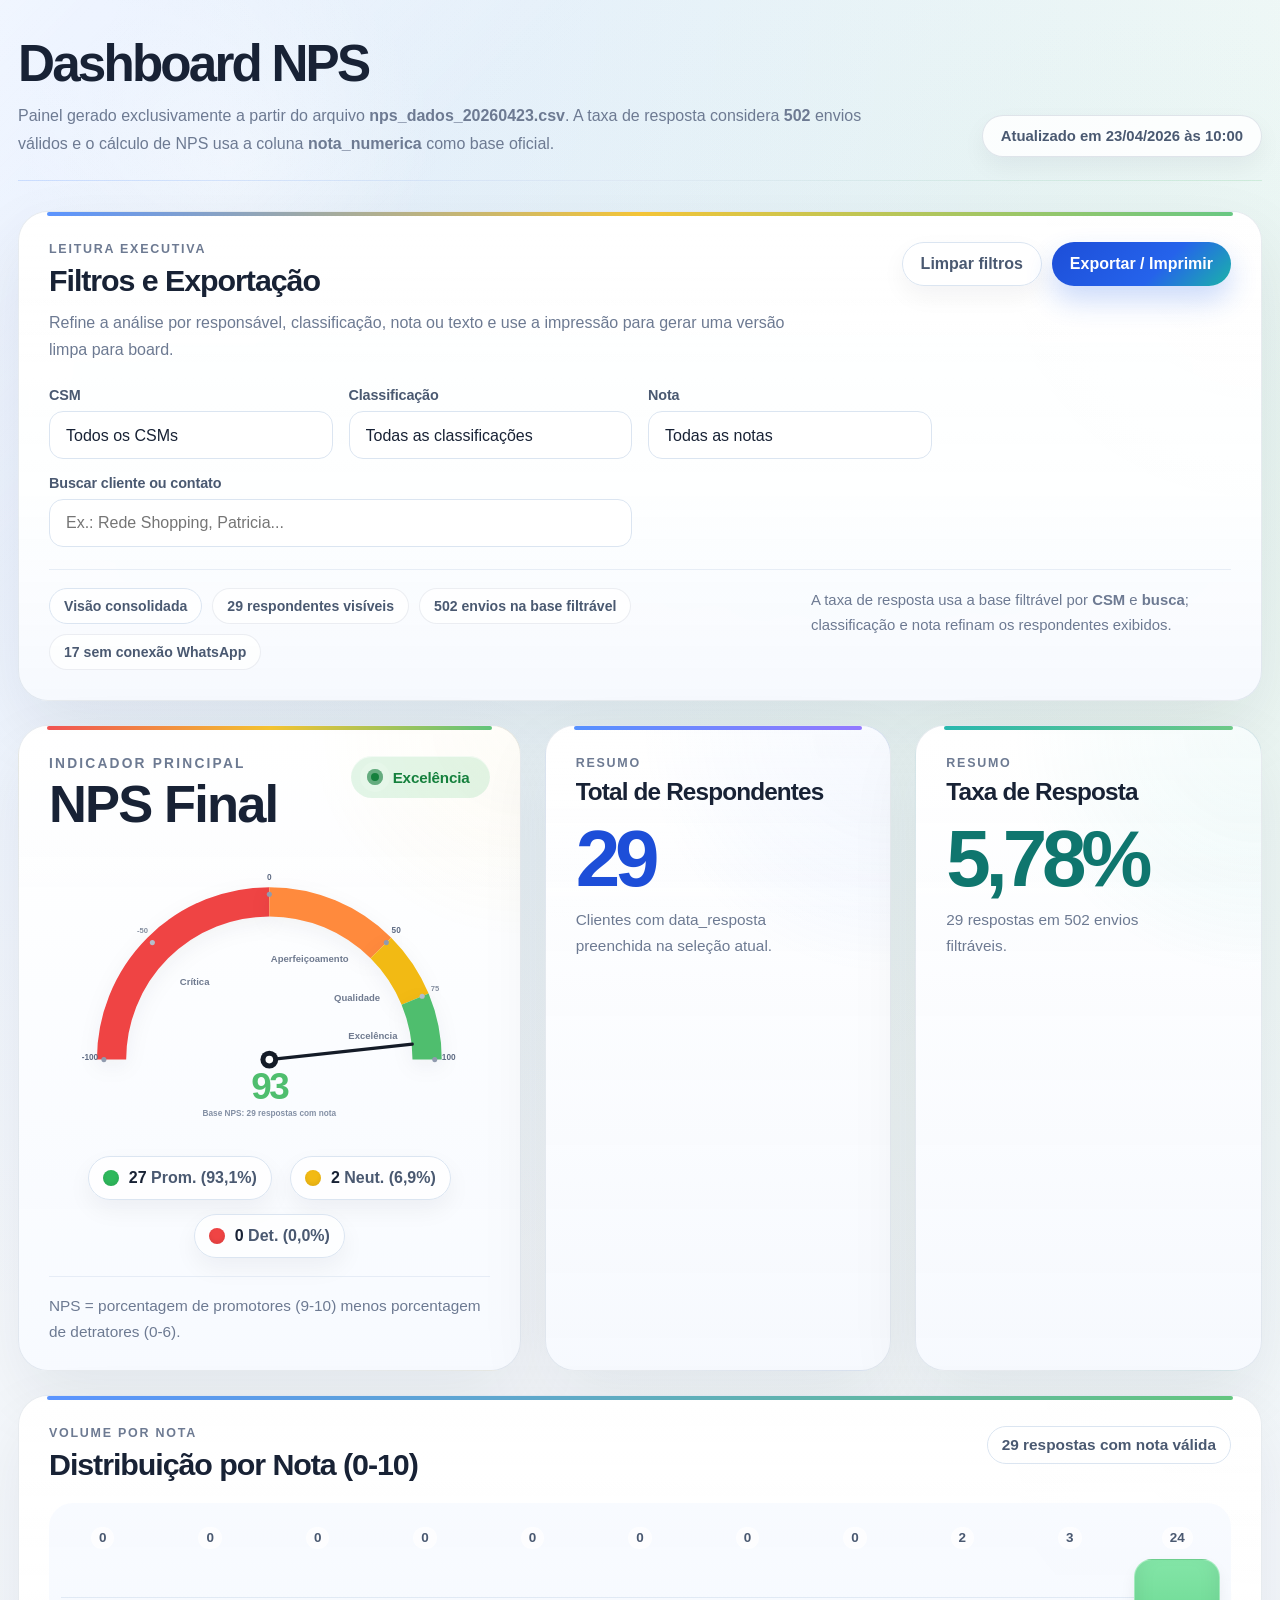
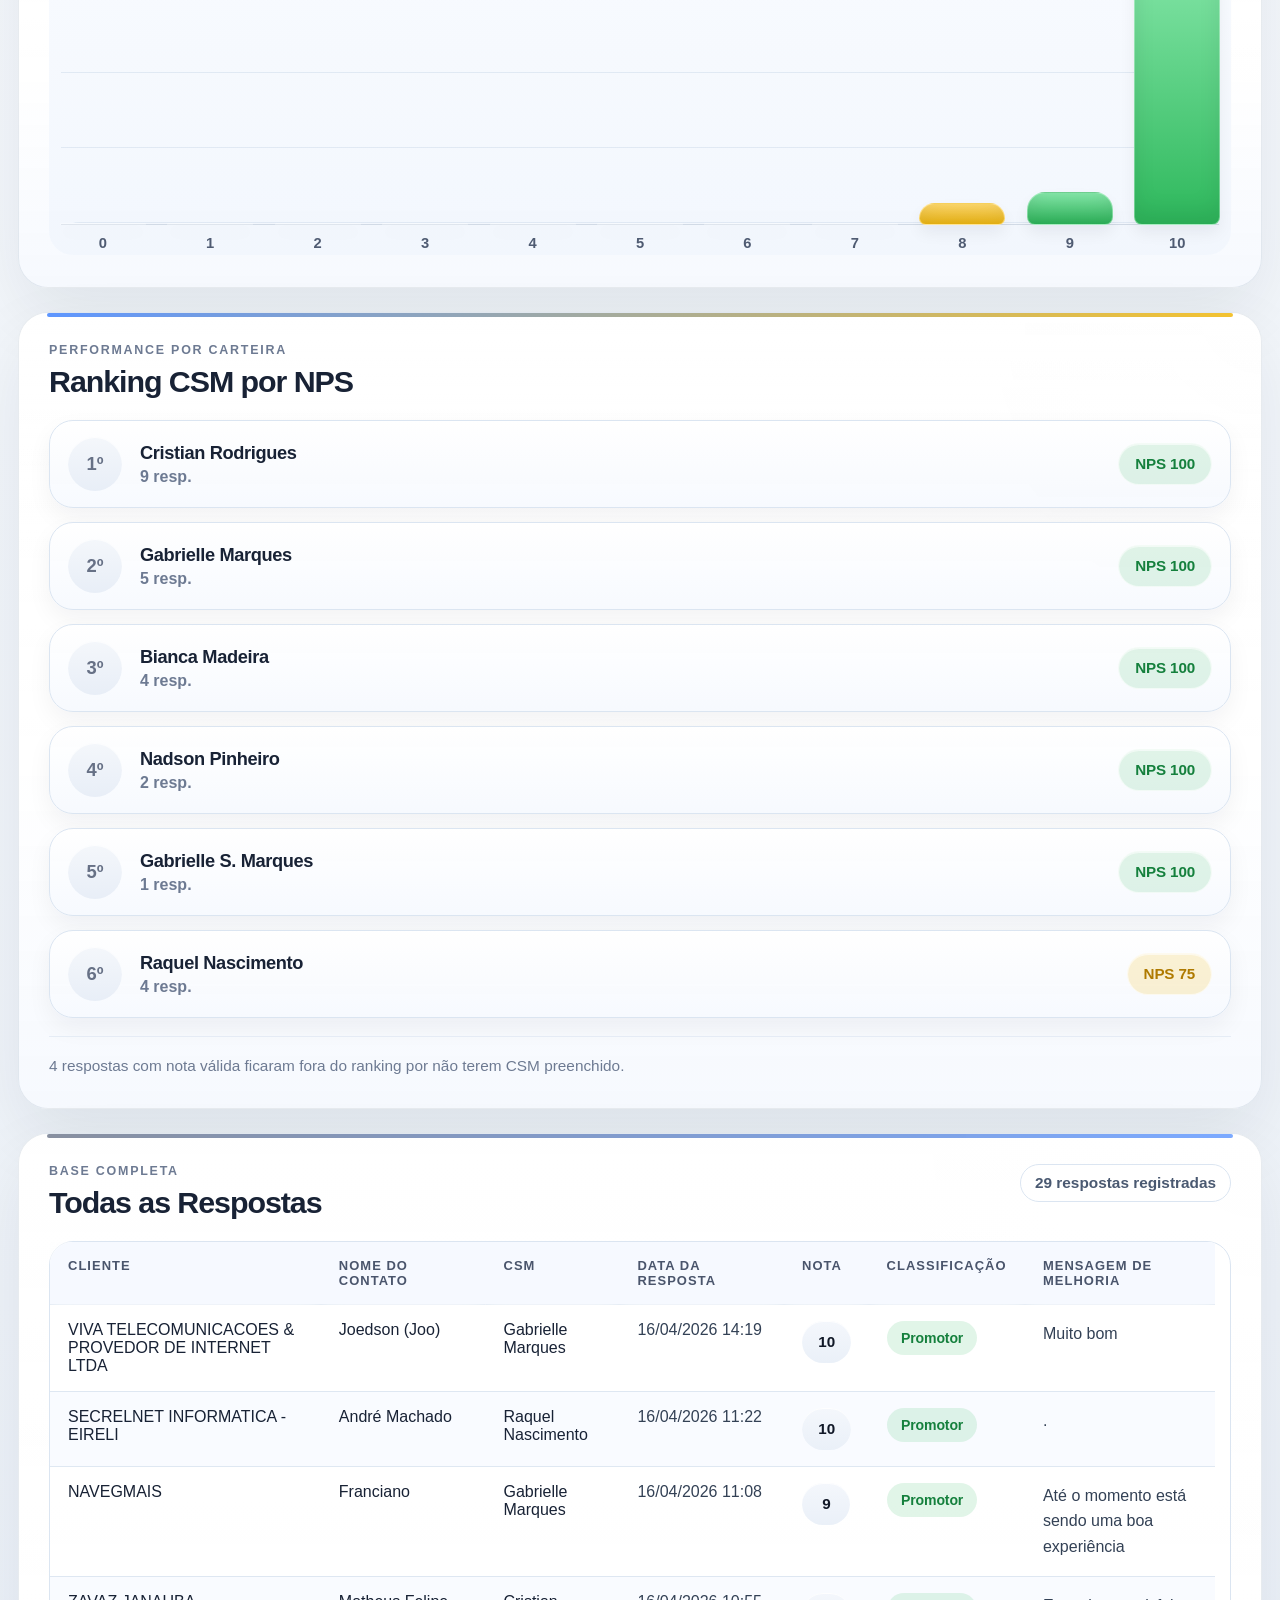
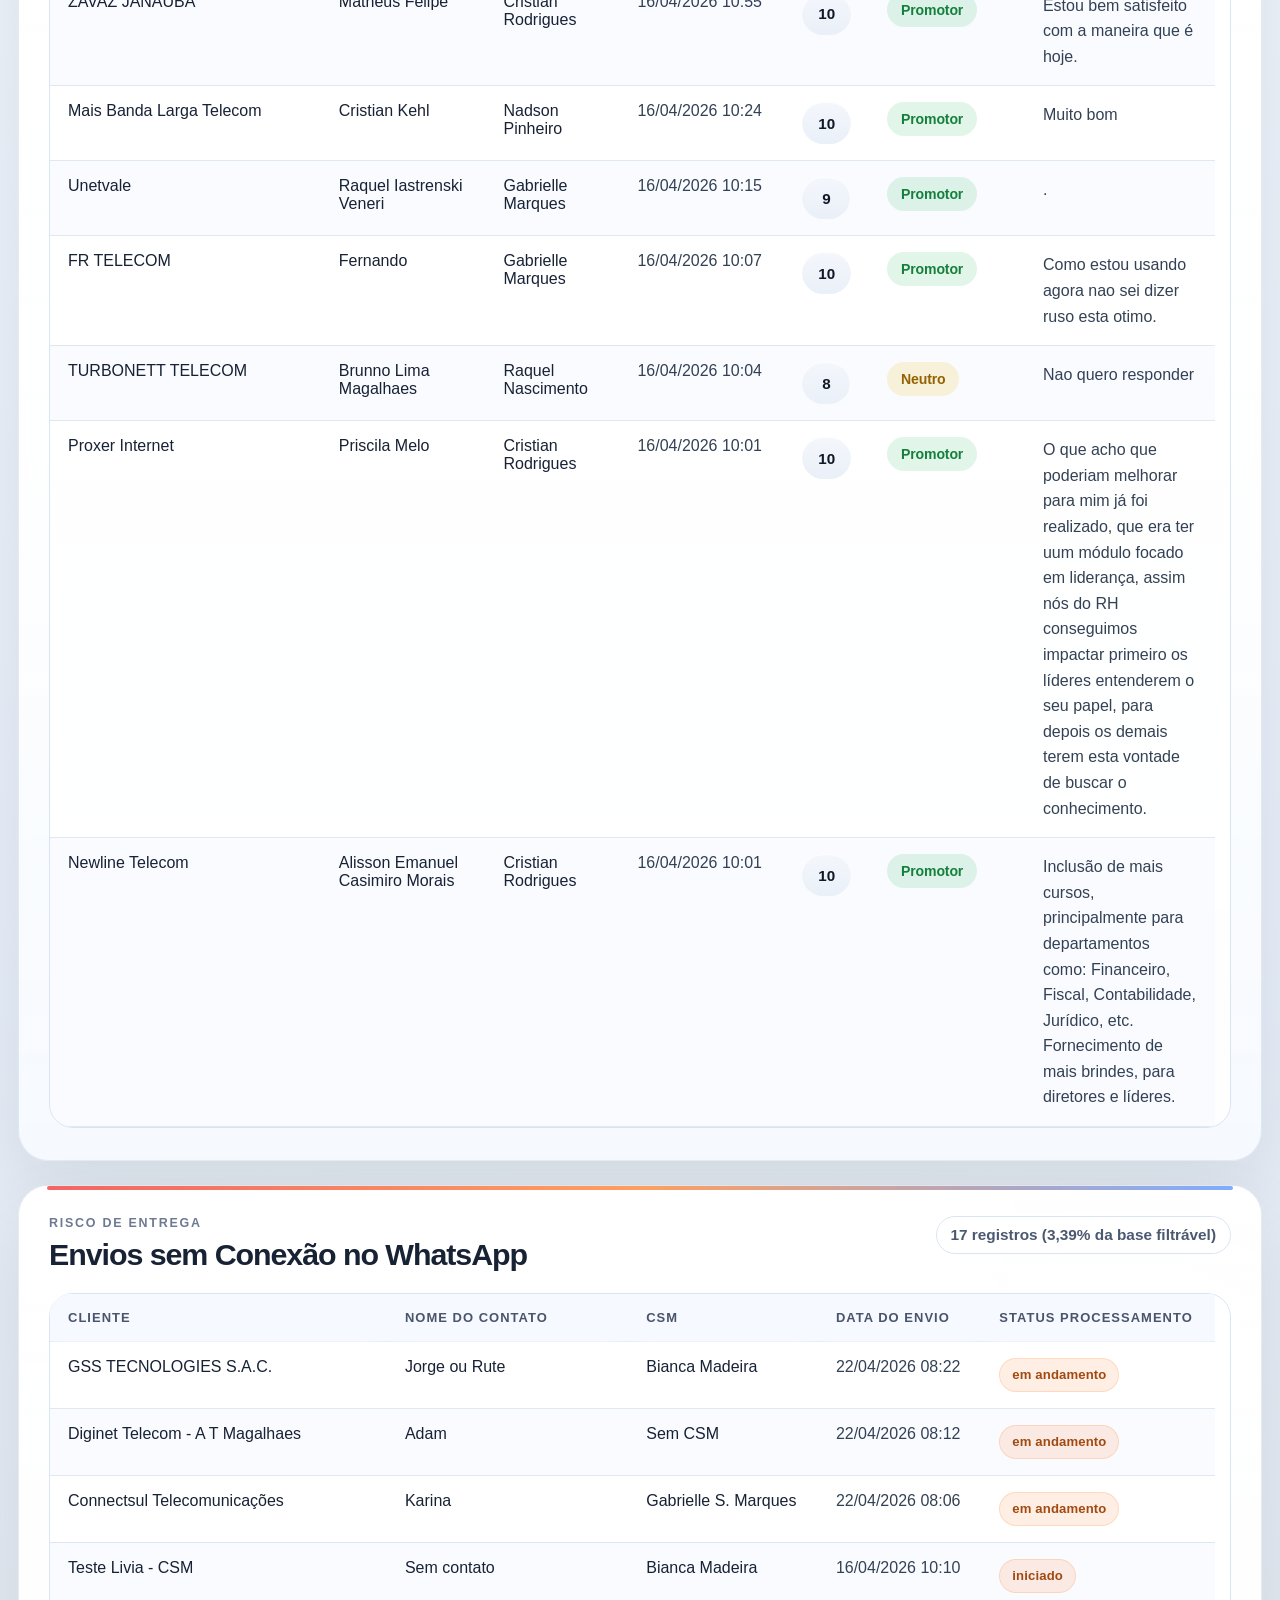
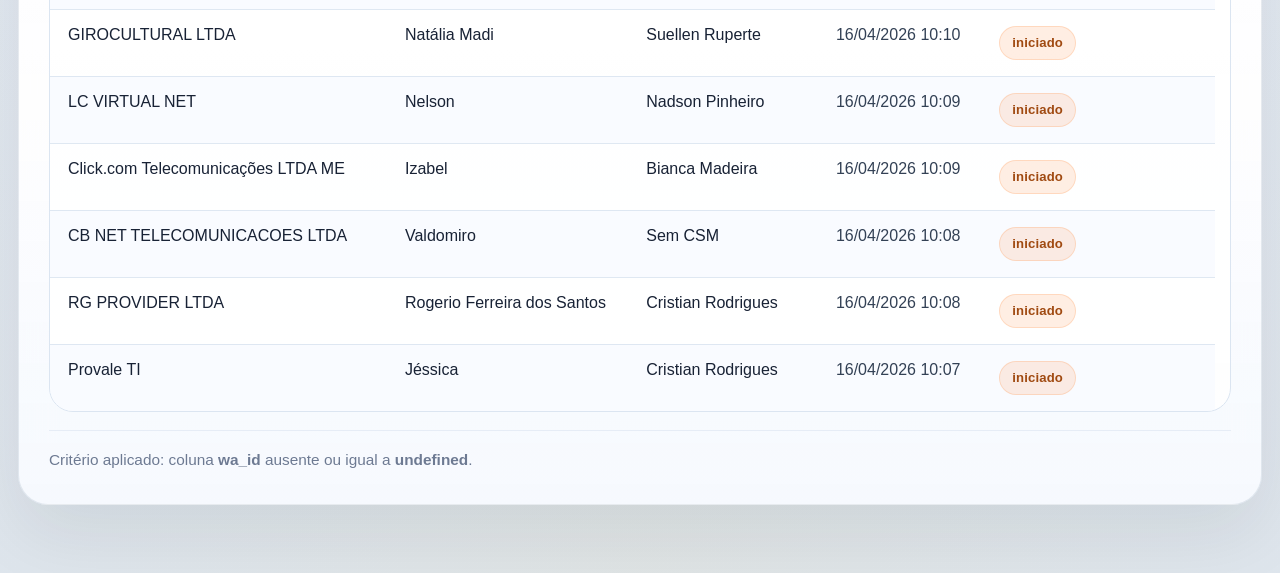
==== DASHBOARD/index.html @ 6bef7048 "Corrige DASHBOARD como pasta comum" ====
<!DOCTYPE html>
<html lang="pt-BR">
  <head>
    <meta charset="utf-8">
    <meta name="viewport" content="width=device-width, initial-scale=1.0">
    <meta name="description" content="Dashboard de NPS gerado a partir do arquivo CSV de respostas.">
    <title>Dashboard NPS</title>
    <link rel="stylesheet" href="styles.css">
  </head>
  <body>
    <main class="shell">
      
    <header class="page-head">
      <div class="page-head__content">
        <h1 class="page-title">Dashboard NPS</h1>
        <p class="page-subtitle">
          Painel gerado exclusivamente a partir do arquivo <strong>nps_dados_20260423.csv</strong>.
          A taxa de resposta considera <strong>502</strong> envios válidos e o cálculo de NPS
          usa a coluna <strong>nota_numerica</strong> como base oficial.
        </p>
      </div>
      <p class="updated-at">Atualizado em 23/04/2026 às 10:00</p>
    </header>
    
      
    <section class="card card-filters">
      <div class="filters-head">
        <div class="filters-head__content">
          <p class="eyebrow">Leitura executiva</p>
          <h2 class="card-title">Filtros e Exportação</h2>
          <p class="filters-description">
            Refine a análise por responsável, classificação, nota ou texto e use a impressão para gerar uma versão limpa para board.
          </p>
        </div>
        <div class="filters-actions">
          <button type="button" class="toolbar-button toolbar-button--ghost" id="reset-filters">
            Limpar filtros
          </button>
          <button type="button" class="toolbar-button toolbar-button--primary" id="print-dashboard">
            Exportar / Imprimir
          </button>
        </div>
      </div>
      <form class="filters-grid" id="dashboard-filters" autocomplete="off">
        <label class="filter-field">
          <span class="filter-label">CSM</span>
          <select id="filter-csm" name="csm">
            <option value="">Todos os CSMs</option><option value="Bianca Madeira">Bianca Madeira</option><option value="Cristian Rodrigues">Cristian Rodrigues</option><option value="Gabrielle Marques">Gabrielle Marques</option><option value="Gabrielle S. Marques">Gabrielle S. Marques</option><option value="Nadson Pinheiro">Nadson Pinheiro</option><option value="Raquel Nascimento">Raquel Nascimento</option><option value="Suellen Ruperte">Suellen Ruperte</option><option value="Sem CSM">Sem CSM</option>
          </select>
        </label>
        <label class="filter-field">
          <span class="filter-label">Classificação</span>
          <select id="filter-classificacao" name="classificacao">
            <option value="">Todas as classificações</option><option value="Promotor">Promotor</option><option value="Neutro">Neutro</option><option value="Detrator">Detrator</option>
          </select>
        </label>
        <label class="filter-field">
          <span class="filter-label">Nota</span>
          <select id="filter-nota" name="nota">
            <option value="">Todas as notas</option><option value="0">0</option><option value="1">1</option><option value="2">2</option><option value="3">3</option><option value="4">4</option><option value="5">5</option><option value="6">6</option><option value="7">7</option><option value="8">8</option><option value="9">9</option><option value="10">10</option>
          </select>
        </label>
        <label class="filter-field filter-field--search">
          <span class="filter-label">Buscar cliente ou contato</span>
          <input id="filter-busca" name="busca" type="search" placeholder="Ex.: Rede Shopping, Patricia..." />
        </label>
      </form>
      <div class="filters-footer">
        <div class="filter-summary" id="active-filter-summary" aria-live="polite"></div>
        <p class="filters-note">
          A taxa de resposta usa a base filtrável por <strong>CSM</strong> e <strong>busca</strong>; classificação e nota refinam os respondentes exibidos.
        </p>
      </div>
      <noscript>
        <p class="filters-note">Ative JavaScript para usar os filtros e a exportação.</p>
      </noscript>
    </section>
    
      
    <section class="top-grid">
      <div class="dashboard-slot" id="slot-gauge">
        
    <section class="card card-gauge">
      <div class="card-head">
        <div class="card-head__content">
          <p class="eyebrow">Indicador principal</p>
          <h2 class="card-title">NPS Final</h2>
        </div>
        
    <span class="status-badge status-badge--excellence">
      <span class="status-badge__dot" aria-hidden="true"></span>
      <span>Excelência</span>
    </span>
    
      </div>
      <figure class="gauge-figure">
        
    <svg viewBox="0 0 680 460" class="gauge-svg" role="img" aria-label="NPS final 93">
      <g><path d="M 92.00 320.00 A 248.00 248.00 0 0 1 340.00 72.00" class="gauge-arc" stroke="#ef4444"></path><path d="M 340.00 72.00 A 248.00 248.00 0 0 1 515.36 144.64" class="gauge-arc" stroke="#ff8a3d"></path><path d="M 515.36 144.64 A 248.00 248.00 0 0 1 569.12 225.09" class="gauge-arc" stroke="#f2ba14"></path><path d="M 569.12 225.09 A 248.00 248.00 0 0 1 588.00 320.00" class="gauge-arc" stroke="#4fbe6e"></path></g>
      <g><text x="222.62" y="202.62" class="gauge-zone-label">Crítica</text><text x="403.53" y="166.64" class="gauge-zone-label">Aperfeiçoamento</text><text x="478.02" y="227.78" class="gauge-zone-label">Qualidade</text><text x="502.81" y="287.62" class="gauge-zone-label">Excelência</text></g>
      <g><circle cx="80.00" cy="320.00" r="4" class="gauge-tick-dot"></circle><circle cx="156.15" cy="136.15" r="4" class="gauge-tick-dot gauge-tick-dot--minor"></circle><circle cx="340.00" cy="60.00" r="4" class="gauge-tick-dot"></circle><circle cx="523.85" cy="136.15" r="4" class="gauge-tick-dot"></circle><circle cx="580.21" cy="220.50" r="4" class="gauge-tick-dot gauge-tick-dot--minor"></circle><circle cx="600.00" cy="320.00" r="4" class="gauge-tick-dot"></circle></g>
      <g><text x="58.00" y="320.00" class="gauge-tick-label">-100</text><text x="140.60" y="120.60" class="gauge-tick-label gauge-tick-label--minor">-50</text><text x="340.00" y="38.00" class="gauge-tick-label">0</text><text x="539.40" y="120.60" class="gauge-tick-label">50</text><text x="600.53" y="212.08" class="gauge-tick-label gauge-tick-label--minor">75</text><text x="622.00" y="320.00" class="gauge-tick-label">100</text></g>
      <line x1="340" y1="320" x2="564.68" y2="295.57" class="gauge-needle"></line>
      <circle cx="340" cy="320" r="14" class="gauge-pivot-outer"></circle>
      <circle cx="340" cy="320" r="6" class="gauge-pivot-inner"></circle>
      <text x="340" y="382" class="gauge-value nps-value--excellence">93</text>
      <text x="340" y="409" class="gauge-base">Base NPS: 29 respostas com nota</text>
    </svg>
    
      </figure>
      <ul class="gauge-legend" aria-label="Composição do NPS">
        
        <li class="gauge-legend__item">
          <span class="legend-dot legend-dot--promoter" aria-hidden="true"></span>
          <span><strong>27</strong> Prom. (93,1%)</span>
        </li>
        
        <li class="gauge-legend__item">
          <span class="legend-dot legend-dot--neutral" aria-hidden="true"></span>
          <span><strong>2</strong> Neut. (6,9%)</span>
        </li>
        
        <li class="gauge-legend__item">
          <span class="legend-dot legend-dot--detractor" aria-hidden="true"></span>
          <span><strong>0</strong> Det. (0,0%)</span>
        </li>
        
      </ul>
      <p class="card-footnote">NPS = porcentagem de promotores (9-10) menos porcentagem de detratores (0-6).</p>
    </section>
    
      </div>
      <div class="dashboard-slot" id="slot-respondents">
        
    <section class="card metric-card metric-card--respondents">
      <div class="card-head card-head--tight">
        <div class="card-head__content">
          <p class="eyebrow">Resumo</p>
          <h2 class="card-title">Total de Respondentes</h2>
        </div>
      </div>
      <div class="metric-value">29</div>
      <p class="metric-subtitle">Clientes com data_resposta preenchida.</p>
    </section>
    
      </div>
      <div class="dashboard-slot" id="slot-rate">
        
    <section class="card metric-card metric-card--rate">
      <div class="card-head card-head--tight">
        <div class="card-head__content">
          <p class="eyebrow">Resumo</p>
          <h2 class="card-title">Taxa de Resposta</h2>
        </div>
      </div>
      <div class="metric-value">5,78%</div>
      <p class="metric-subtitle">29 respostas em 502 envios válidos.</p>
    </section>
    
      </div>
    </section>
    
      
    <section class="section-grid">
      <div class="dashboard-slot" id="slot-distribution">
        
    <section class="card card-wide card-distribution">
      <div class="card-head">
        <div class="card-head__content">
          <p class="eyebrow">Volume por nota</p>
          <h2 class="card-title">Distribuição por Nota (0-10)</h2>
        </div>
        <p class="chart-caption">29 respostas com nota válida</p>
      </div>
      <div class="bar-chart" aria-label="Gráfico de distribuição por nota">
        
            <div class="bar-column">
              <div class="bar-value-label">0</div>
              <div class="bar-track">
                <div class="bar-fill bar-fill--detractor" style="height: 0.00%"></div>
              </div>
              <div class="bar-score-label">0</div>
            </div>
            
            <div class="bar-column">
              <div class="bar-value-label">0</div>
              <div class="bar-track">
                <div class="bar-fill bar-fill--detractor" style="height: 0.00%"></div>
              </div>
              <div class="bar-score-label">1</div>
            </div>
            
            <div class="bar-column">
              <div class="bar-value-label">0</div>
              <div class="bar-track">
                <div class="bar-fill bar-fill--detractor" style="height: 0.00%"></div>
              </div>
              <div class="bar-score-label">2</div>
            </div>
            
            <div class="bar-column">
              <div class="bar-value-label">0</div>
              <div class="bar-track">
                <div class="bar-fill bar-fill--detractor" style="height: 0.00%"></div>
              </div>
              <div class="bar-score-label">3</div>
            </div>
            
            <div class="bar-column">
              <div class="bar-value-label">0</div>
              <div class="bar-track">
                <div class="bar-fill bar-fill--detractor" style="height: 0.00%"></div>
              </div>
              <div class="bar-score-label">4</div>
            </div>
            
            <div class="bar-column">
              <div class="bar-value-label">0</div>
              <div class="bar-track">
                <div class="bar-fill bar-fill--detractor" style="height: 0.00%"></div>
              </div>
              <div class="bar-score-label">5</div>
            </div>
            
            <div class="bar-column">
              <div class="bar-value-label">0</div>
              <div class="bar-track">
                <div class="bar-fill bar-fill--detractor" style="height: 0.00%"></div>
              </div>
              <div class="bar-score-label">6</div>
            </div>
            
            <div class="bar-column">
              <div class="bar-value-label">0</div>
              <div class="bar-track">
                <div class="bar-fill bar-fill--neutral" style="height: 0.00%"></div>
              </div>
              <div class="bar-score-label">7</div>
            </div>
            
            <div class="bar-column">
              <div class="bar-value-label">2</div>
              <div class="bar-track">
                <div class="bar-fill bar-fill--neutral" style="height: 8.33%"></div>
              </div>
              <div class="bar-score-label">8</div>
            </div>
            
            <div class="bar-column">
              <div class="bar-value-label">3</div>
              <div class="bar-track">
                <div class="bar-fill bar-fill--promoter" style="height: 12.50%"></div>
              </div>
              <div class="bar-score-label">9</div>
            </div>
            
            <div class="bar-column">
              <div class="bar-value-label">24</div>
              <div class="bar-track">
                <div class="bar-fill bar-fill--promoter" style="height: 100.00%"></div>
              </div>
              <div class="bar-score-label">10</div>
            </div>
            
      </div>
    </section>
    
      </div>
      <div class="dashboard-slot" id="slot-ranking">
        
    <section class="card card-ranking">
      <div class="card-head">
        <div class="card-head__content">
          <p class="eyebrow">Performance por carteira</p>
          <h2 class="card-title">Ranking CSM por NPS</h2>
        </div>
      </div>
      <ol class="ranking-list">
                <li class="ranking-item">
                  <div class="ranking-position">1º</div>
                  <div class="ranking-content">
                    <div class="ranking-name">Cristian Rodrigues</div>
                    <div class="ranking-meta">9 resp.</div>
                  </div>
                  <div class="ranking-badge status-badge--excellence">NPS 100</div>
                </li>
                
                <li class="ranking-item">
                  <div class="ranking-position">2º</div>
                  <div class="ranking-content">
                    <div class="ranking-name">Gabrielle Marques</div>
                    <div class="ranking-meta">5 resp.</div>
                  </div>
                  <div class="ranking-badge status-badge--excellence">NPS 100</div>
                </li>
                
                <li class="ranking-item">
                  <div class="ranking-position">3º</div>
                  <div class="ranking-content">
                    <div class="ranking-name">Bianca Madeira</div>
                    <div class="ranking-meta">4 resp.</div>
                  </div>
                  <div class="ranking-badge status-badge--excellence">NPS 100</div>
                </li>
                
                <li class="ranking-item">
                  <div class="ranking-position">4º</div>
                  <div class="ranking-content">
                    <div class="ranking-name">Nadson Pinheiro</div>
                    <div class="ranking-meta">2 resp.</div>
                  </div>
                  <div class="ranking-badge status-badge--excellence">NPS 100</div>
                </li>
                
                <li class="ranking-item">
                  <div class="ranking-position">5º</div>
                  <div class="ranking-content">
                    <div class="ranking-name">Gabrielle S. Marques</div>
                    <div class="ranking-meta">1 resp.</div>
                  </div>
                  <div class="ranking-badge status-badge--excellence">NPS 100</div>
                </li>
                
                <li class="ranking-item">
                  <div class="ranking-position">6º</div>
                  <div class="ranking-content">
                    <div class="ranking-name">Raquel Nascimento</div>
                    <div class="ranking-meta">4 resp.</div>
                  </div>
                  <div class="ranking-badge status-badge--quality">NPS 75</div>
                </li>
                </ol>
      <p class="card-footnote">4 respostas com nota válida ficaram fora do ranking por não terem CSM preenchido.</p>
    </section>
    
      </div>
      <div class="dashboard-slot" id="slot-table">
        
    <section class="card card-wide card-table">
      <div class="card-head">
        <div class="card-head__content">
          <p class="eyebrow">Base completa</p>
          <h2 class="card-title">Todas as Respostas</h2>
        </div>
        <p class="chart-caption">29 respostas registradas</p>
      </div>
      <div class="table-shell table-shell--limited" data-row-limit="10">
        <table>
          <caption class="sr-only">Tabela com todas as respostas de NPS</caption>
          <thead>
            <tr>
              <th>Cliente</th>
              <th>Nome do contato</th>
              <th>CSM</th>
              <th class="col-response-date">Data da resposta</th>
              <th>Nota</th>
              <th>Classificação</th>
              <th>Mensagem de melhoria</th>
            </tr>
          </thead>
          <tbody>
            
            <tr>
              <td>VIVA TELECOMUNICACOES &amp; PROVEDOR DE INTERNET LTDA</td>
              <td>Joedson (Joo)</td>
              <td>Gabrielle Marques</td>
              <td class="response-date-cell">16/04/2026 14:19</td>
              <td><span class="score-chip">10</span></td>
              <td><span class="pill pill--promoter">Promotor</span></td>
              <td class="message-cell">Muito bom</td>
            </tr>
            
            <tr>
              <td>SECRELNET INFORMATICA - EIRELI</td>
              <td>André Machado</td>
              <td>Raquel Nascimento</td>
              <td class="response-date-cell">16/04/2026 11:22</td>
              <td><span class="score-chip">10</span></td>
              <td><span class="pill pill--promoter">Promotor</span></td>
              <td class="message-cell">.</td>
            </tr>
            
            <tr>
              <td>NAVEGMAIS</td>
              <td>Franciano</td>
              <td>Gabrielle Marques</td>
              <td class="response-date-cell">16/04/2026 11:08</td>
              <td><span class="score-chip">9</span></td>
              <td><span class="pill pill--promoter">Promotor</span></td>
              <td class="message-cell">Até o momento está sendo uma boa experiência</td>
            </tr>
            
            <tr>
              <td>ZAVAZ JANAUBA</td>
              <td>Matheus Felipe</td>
              <td>Cristian Rodrigues</td>
              <td class="response-date-cell">16/04/2026 10:55</td>
              <td><span class="score-chip">10</span></td>
              <td><span class="pill pill--promoter">Promotor</span></td>
              <td class="message-cell">Estou bem satisfeito com a maneira que é hoje.</td>
            </tr>
            
            <tr>
              <td>Mais Banda Larga Telecom</td>
              <td>Cristian Kehl</td>
              <td>Nadson Pinheiro</td>
              <td class="response-date-cell">16/04/2026 10:24</td>
              <td><span class="score-chip">10</span></td>
              <td><span class="pill pill--promoter">Promotor</span></td>
              <td class="message-cell">Muito bom</td>
            </tr>
            
            <tr>
              <td>Unetvale</td>
              <td>Raquel Iastrenski Veneri</td>
              <td>Gabrielle Marques</td>
              <td class="response-date-cell">16/04/2026 10:15</td>
              <td><span class="score-chip">9</span></td>
              <td><span class="pill pill--promoter">Promotor</span></td>
              <td class="message-cell">.</td>
            </tr>
            
            <tr>
              <td>FR TELECOM</td>
              <td>Fernando</td>
              <td>Gabrielle Marques</td>
              <td class="response-date-cell">16/04/2026 10:07</td>
              <td><span class="score-chip">10</span></td>
              <td><span class="pill pill--promoter">Promotor</span></td>
              <td class="message-cell">Como estou usando agora nao sei dizer ruso esta otimo.</td>
            </tr>
            
            <tr>
              <td>TURBONETT TELECOM</td>
              <td>Brunno Lima Magalhaes</td>
              <td>Raquel Nascimento</td>
              <td class="response-date-cell">16/04/2026 10:04</td>
              <td><span class="score-chip">8</span></td>
              <td><span class="pill pill--neutral">Neutro</span></td>
              <td class="message-cell">Nao quero responder</td>
            </tr>
            
            <tr>
              <td>Proxer Internet</td>
              <td>Priscila Melo</td>
              <td>Cristian Rodrigues</td>
              <td class="response-date-cell">16/04/2026 10:01</td>
              <td><span class="score-chip">10</span></td>
              <td><span class="pill pill--promoter">Promotor</span></td>
              <td class="message-cell">O que acho que poderiam melhorar para mim já foi realizado, que era ter uum módulo focado em liderança, assim nós do RH conseguimos impactar primeiro os líderes entenderem o seu papel, para depois os demais terem esta vontade de buscar o conhecimento.</td>
            </tr>
            
            <tr>
              <td>Newline Telecom</td>
              <td>Alisson Emanuel Casimiro Morais</td>
              <td>Cristian Rodrigues</td>
              <td class="response-date-cell">16/04/2026 10:01</td>
              <td><span class="score-chip">10</span></td>
              <td><span class="pill pill--promoter">Promotor</span></td>
              <td class="message-cell">Inclusão de mais cursos, principalmente para departamentos como: Financeiro, Fiscal, Contabilidade, Jurídico, etc. 

Fornecimento de mais brindes, para diretores e líderes.</td>
            </tr>
            
            <tr>
              <td>Asernet Telecom</td>
              <td>João Paulo</td>
              <td>Raquel Nascimento</td>
              <td class="response-date-cell">16/04/2026 10:01</td>
              <td><span class="score-chip">10</span></td>
              <td><span class="pill pill--promoter">Promotor</span></td>
              <td class="message-cell">Adoro utiliza-la</td>
            </tr>
            
            <tr>
              <td>UNI SERVIÇOS DE TECNOLOGIA DA INFORMAÇÃO LTDA</td>
              <td>Renaldo</td>
              <td>Gabrielle Marques</td>
              <td class="response-date-cell">10/04/2026 11:33</td>
              <td><span class="score-chip">10</span></td>
              <td><span class="pill pill--promoter">Promotor</span></td>
              <td class="message-cell">Teria que abrir pra outros ramos também alem da telecom</td>
            </tr>
            
            <tr>
              <td>Click.com</td>
              <td>Izabel</td>
              <td>Bianca Madeira</td>
              <td class="response-date-cell">10/04/2026 11:30</td>
              <td><span class="score-chip">10</span></td>
              <td><span class="pill pill--promoter">Promotor</span></td>
              <td class="message-cell">Mais cursos</td>
            </tr>
            
            <tr>
              <td>Pronet telecom</td>
              <td>Daniella Cesar de Sousa</td>
              <td>Bianca Madeira</td>
              <td class="response-date-cell">10/04/2026 11:04</td>
              <td><span class="score-chip">9</span></td>
              <td><span class="pill pill--promoter">Promotor</span></td>
              <td class="message-cell">Manter a mesma ajuda inicial para motivar a equipe. Isso se torna um desafio para a empresa!</td>
            </tr>
            
            <tr>
              <td>INFOTECHY INTERNET VIA FIBRA</td>
              <td>DEBORA FELTZ PEREIRA RAYCIK</td>
              <td>Cristian Rodrigues</td>
              <td class="response-date-cell">25/03/2026 05:24</td>
              <td><span class="score-chip">10</span></td>
              <td><span class="pill pill--promoter">Promotor</span></td>
              <td class="message-cell">Está bom</td>
            </tr>
            
            <tr>
              <td>nextall</td>
              <td>Gabriel</td>
              <td>Cristian Rodrigues</td>
              <td class="response-date-cell">25/03/2026 05:13</td>
              <td><span class="score-chip">10</span></td>
              <td><span class="pill pill--promoter">Promotor</span></td>
              <td class="message-cell">Plataforma Excelente, contéudos dinâmicos.</td>
            </tr>
            
            <tr>
              <td>LM Telecom Ltda</td>
              <td>Ingrid</td>
              <td>Cristian Rodrigues</td>
              <td class="response-date-cell">24/03/2026 14:58</td>
              <td><span class="score-chip">10</span></td>
              <td><span class="pill pill--promoter">Promotor</span></td>
              <td class="message-cell">Os cursos são muito bons e a equipe muito prestativa!</td>
            </tr>
            
            <tr>
              <td>INET</td>
              <td>Hugo</td>
              <td>Nadson Pinheiro</td>
              <td class="response-date-cell">24/03/2026 13:45</td>
              <td><span class="score-chip">10</span></td>
              <td><span class="pill pill--promoter">Promotor</span></td>
              <td class="message-cell">Tudo perfeito</td>
            </tr>
            
            <tr>
              <td>Trevo Internet</td>
              <td>WERLY MONTEIRO</td>
              <td>Cristian Rodrigues</td>
              <td class="response-date-cell">24/03/2026 13:34</td>
              <td><span class="score-chip">10</span></td>
              <td><span class="pill pill--promoter">Promotor</span></td>
              <td class="message-cell">Até o momento gosto bastante do que a fiberschol proporciona através da plataforma, e o que queria já está vindo que é cursos voltados a gestão do negócio liderança.</td>
            </tr>
            
            <tr>
              <td>NET WAY INFORMATICA</td>
              <td>Karla Keller</td>
              <td>Sem CSM</td>
              <td class="response-date-cell">24/03/2026 13:12</td>
              <td><span class="score-chip">10</span></td>
              <td><span class="pill pill--promoter">Promotor</span></td>
              <td class="message-cell">show</td>
            </tr>
            
            <tr>
              <td>Ozmaps</td>
              <td>Gina</td>
              <td>Bianca Madeira</td>
              <td class="response-date-cell">24/03/2026 13:04</td>
              <td><span class="score-chip">10</span></td>
              <td><span class="pill pill--promoter">Promotor</span></td>
              <td class="message-cell">seria muy bueno tener cursos en español!</td>
            </tr>
            
            <tr>
              <td>Portal Eletrônico Ltda</td>
              <td>katia</td>
              <td>Sem CSM</td>
              <td class="response-date-cell">24/03/2026 13:01</td>
              <td><span class="score-chip">10</span></td>
              <td><span class="pill pill--promoter">Promotor</span></td>
              <td class="message-cell">Atualmente realizei o teste de conhecimento do curso de GESTÃO DE INADIMPLÊCIA, mas não gostei do questionário, achei que não perguntou o que eu realmente deveria saber e sim perguntas irrelevantes.</td>
            </tr>
            
            <tr>
              <td>Galiza NET</td>
              <td>Erick Rodrigues Mascarenhas</td>
              <td>Bianca Madeira</td>
              <td class="response-date-cell">24/03/2026 13:00</td>
              <td><span class="score-chip">10</span></td>
              <td><span class="pill pill--promoter">Promotor</span></td>
              <td class="message-cell">Mais eventos online</td>
            </tr>
            
            <tr>
              <td>Evottel</td>
              <td>Caroline Perotto</td>
              <td>Gabrielle S. Marques</td>
              <td class="response-date-cell">24/03/2026 13:00</td>
              <td><span class="score-chip">10</span></td>
              <td><span class="pill pill--promoter">Promotor</span></td>
              <td class="message-cell">gosto do conteúdo, continuem essa plataforma excelente de ensino que são.</td>
            </tr>
            
            <tr>
              <td>Atel Telecom do Brasil Ltda.</td>
              <td>Pedro Rh</td>
              <td>Raquel Nascimento</td>
              <td class="response-date-cell">24/03/2026 12:58</td>
              <td><span class="score-chip">10</span></td>
              <td><span class="pill pill--promoter">Promotor</span></td>
              <td class="message-cell">Variedade de cursos.</td>
            </tr>
            
            <tr>
              <td>Alternativa Provedor</td>
              <td>Isaque Oliveira de Santana</td>
              <td>Sem CSM</td>
              <td class="response-date-cell">24/03/2026 12:01</td>
              <td><span class="score-chip">8</span></td>
              <td><span class="pill pill--neutral">Neutro</span></td>
              <td class="message-cell">No momento, valor por usuario</td>
            </tr>
            
            <tr>
              <td>Grafnet LTDA</td>
              <td>Adriano Rocha</td>
              <td>Sem CSM</td>
              <td class="response-date-cell">24/03/2026 11:55</td>
              <td><span class="score-chip">10</span></td>
              <td><span class="pill pill--promoter">Promotor</span></td>
              <td class="message-cell">Liberar cursos em todas as areas de telecom</td>
            </tr>
            
            <tr>
              <td>Sua Internet Ltda (D-kiros)</td>
              <td>Mara</td>
              <td>Cristian Rodrigues</td>
              <td class="response-date-cell">24/03/2026 11:54</td>
              <td><span class="score-chip">10</span></td>
              <td><span class="pill pill--promoter">Promotor</span></td>
              <td class="message-cell">Nesse momento sem sugestoes</td>
            </tr>
            
            <tr>
              <td>REDE SHOPPING TELECOM</td>
              <td>Patricia</td>
              <td>Cristian Rodrigues</td>
              <td class="response-date-cell">24/03/2026 11:54</td>
              <td><span class="score-chip">10</span></td>
              <td><span class="pill pill--promoter">Promotor</span></td>
              <td class="message-cell">Até o momento esta suprindo as minhas espectativas e necessidades</td>
            </tr>
            
          </tbody>
        </table>
      </div>
    </section>
    
      </div>
      <div class="dashboard-slot" id="slot-undelivered">
        
    <section class="card card-wide card-undelivered">
      <div class="card-head">
        <div class="card-head__content">
          <p class="eyebrow">Risco de entrega</p>
          <h2 class="card-title">Envios sem Conexão no WhatsApp</h2>
        </div>
        <p class="chart-caption">
          17 registros (3,39% da base filtrável)
        </p>
      </div>
      <div class="table-shell table-shell--limited" data-row-limit="10">
        <table>
          <caption class="sr-only">Tabela com clientes sem conexão ativa no WhatsApp</caption>
          <thead>
            <tr>
              <th>Cliente</th>
              <th>Nome do contato</th>
              <th>CSM</th>
              <th class="col-send-date">Data do envio</th>
              <th>Status processamento</th>
            </tr>
          </thead>
          <tbody>
            
            <tr>
              <td>GSS TECNOLOGIES S.A.C.</td>
              <td>Jorge ou Rute</td>
              <td>Bianca Madeira</td>
              <td class="send-date-cell">22/04/2026 08:22</td>
              <td><span class="delivery-status-chip">em andamento</span></td>
            </tr>
            
            <tr>
              <td>Diginet Telecom - A T Magalhaes</td>
              <td>Adam</td>
              <td>Sem CSM</td>
              <td class="send-date-cell">22/04/2026 08:12</td>
              <td><span class="delivery-status-chip">em andamento</span></td>
            </tr>
            
            <tr>
              <td>Connectsul Telecomunicações</td>
              <td>Karina</td>
              <td>Gabrielle S. Marques</td>
              <td class="send-date-cell">22/04/2026 08:06</td>
              <td><span class="delivery-status-chip">em andamento</span></td>
            </tr>
            
            <tr>
              <td>Teste Livia - CSM</td>
              <td>Sem contato</td>
              <td>Bianca Madeira</td>
              <td class="send-date-cell">16/04/2026 10:10</td>
              <td><span class="delivery-status-chip">iniciado</span></td>
            </tr>
            
            <tr>
              <td>GIROCULTURAL LTDA</td>
              <td>Natália Madi</td>
              <td>Suellen Ruperte</td>
              <td class="send-date-cell">16/04/2026 10:10</td>
              <td><span class="delivery-status-chip">iniciado</span></td>
            </tr>
            
            <tr>
              <td>LC VIRTUAL NET</td>
              <td>Nelson</td>
              <td>Nadson Pinheiro</td>
              <td class="send-date-cell">16/04/2026 10:09</td>
              <td><span class="delivery-status-chip">iniciado</span></td>
            </tr>
            
            <tr>
              <td>Click.com Telecomunicações LTDA ME</td>
              <td>Izabel</td>
              <td>Bianca Madeira</td>
              <td class="send-date-cell">16/04/2026 10:09</td>
              <td><span class="delivery-status-chip">iniciado</span></td>
            </tr>
            
            <tr>
              <td>CB NET TELECOMUNICACOES LTDA</td>
              <td>Valdomiro</td>
              <td>Sem CSM</td>
              <td class="send-date-cell">16/04/2026 10:08</td>
              <td><span class="delivery-status-chip">iniciado</span></td>
            </tr>
            
            <tr>
              <td>RG PROVIDER LTDA</td>
              <td>Rogerio Ferreira dos Santos</td>
              <td>Cristian Rodrigues</td>
              <td class="send-date-cell">16/04/2026 10:08</td>
              <td><span class="delivery-status-chip">iniciado</span></td>
            </tr>
            
            <tr>
              <td>Provale TI</td>
              <td>Jéssica</td>
              <td>Cristian Rodrigues</td>
              <td class="send-date-cell">16/04/2026 10:07</td>
              <td><span class="delivery-status-chip">iniciado</span></td>
            </tr>
            
            <tr>
              <td>Si Net</td>
              <td>Robert</td>
              <td>Bianca Madeira</td>
              <td class="send-date-cell">16/04/2026 10:07</td>
              <td><span class="delivery-status-chip">iniciado</span></td>
            </tr>
            
            <tr>
              <td>Multiplic Comunicação e tecnologia LTDA</td>
              <td>Kathelyn</td>
              <td>Cristian Rodrigues</td>
              <td class="send-date-cell">16/04/2026 10:06</td>
              <td><span class="delivery-status-chip">iniciado</span></td>
            </tr>
            
            <tr>
              <td>IDEAL NET</td>
              <td>Junior</td>
              <td>Nadson Pinheiro</td>
              <td class="send-date-cell">16/04/2026 10:05</td>
              <td><span class="delivery-status-chip">iniciado</span></td>
            </tr>
            
            <tr>
              <td>CONECT FIBER</td>
              <td>Ivo Sodré Passos</td>
              <td>Cristian Rodrigues</td>
              <td class="send-date-cell">16/04/2026 10:05</td>
              <td><span class="delivery-status-chip">iniciado</span></td>
            </tr>
            
            <tr>
              <td>ISP provedor de internet</td>
              <td>Carlos Henrique</td>
              <td>Sem CSM</td>
              <td class="send-date-cell">16/04/2026 10:04</td>
              <td><span class="delivery-status-chip">iniciado</span></td>
            </tr>
            
            <tr>
              <td>ULTRANET</td>
              <td>Edilson Maier Campos</td>
              <td>Sem CSM</td>
              <td class="send-date-cell">24/03/2026 12:59</td>
              <td><span class="delivery-status-chip">iniciado</span></td>
            </tr>
            
            <tr>
              <td>ULTRANET (ultranetpa)</td>
              <td>Edilson Maier Campos</td>
              <td>Sem CSM</td>
              <td class="send-date-cell">24/03/2026 12:58</td>
              <td><span class="delivery-status-chip">iniciado</span></td>
            </tr>
            
          </tbody>
        </table>
      </div>
      <p class="card-footnote">Critério aplicado: coluna <strong>wa_id</strong> ausente ou igual a <strong>undefined</strong>.</p>
    </section>
    
      </div>
    </section>
    
    </main>
    <script id="dashboard-data" type="application/json">{"sentRecords": [{"cliente": "DStech Internet", "nome_contato": "Christian", "csm": "Bianca Madeira"}, {"cliente": "ONE (Empresa de soluções)", "nome_contato": "Daiane", "csm": "Gabrielle S. Marques"}, {"cliente": "GSS TECNOLOGIES S.A.C.", "nome_contato": "Jorge ou Rute", "csm": "Bianca Madeira"}, {"cliente": "Info Projekt", "nome_contato": "William de Oliveira Santos", "csm": "Gabrielle S. Marques"}, {"cliente": "NET BAIO", "nome_contato": "GILMAR JOSE DA SILVA", "csm": "Bianca Madeira"}, {"cliente": "FAINET", "nome_contato": "Jurandi", "csm": "Bianca Madeira"}, {"cliente": "Netfibra (LS Conect Telecom)", "nome_contato": "Jane", "csm": "Bianca Madeira"}, {"cliente": "SELLNET TELECOM (Sell Net)", "nome_contato": "Luiz Brizola", "csm": "Raquel Nascimento"}, {"cliente": "supernet", "nome_contato": "Weverton", "csm": "Cristian Rodrigues"}, {"cliente": "SD NET", "nome_contato": "ABELA MARIA DANCZUK", "csm": "Sem CSM"}, {"cliente": "nova mais", "nome_contato": "Ravel", "csm": "Cristian Rodrigues"}, {"cliente": "ESADINET", "nome_contato": "Kaue", "csm": "Cristian Rodrigues"}, {"cliente": "SOW - SHARE OWN WORLD", "nome_contato": "Felipe", "csm": "Cristian Rodrigues"}, {"cliente": "WIUP - RLINE SOLUTIONS", "nome_contato": "Carlos Moritz", "csm": "Cristian Rodrigues"}, {"cliente": "Fernando Oliveira Cambuhy", "nome_contato": "Elisa", "csm": "Cristian Rodrigues"}, {"cliente": "JDCONECT", "nome_contato": "Gerson Barbosa Veras Junior", "csm": "Gabrielle S. Marques"}, {"cliente": "Omegasul", "nome_contato": "Enoque", "csm": "Cristian Rodrigues"}, {"cliente": "Megapix Provedor de Internet", "nome_contato": "Lucas Sampaio", "csm": "Nadson Pinheiro"}, {"cliente": "R2NET", "nome_contato": "Matheus", "csm": "Cristian Rodrigues"}, {"cliente": "DELTA ATIVA", "nome_contato": "Daniele Miorando", "csm": "Cristian Rodrigues"}, {"cliente": "VIP NET (R. G. Menezes de Araujo Informatica)", "nome_contato": "Rauny Garcia", "csm": "Sem CSM"}, {"cliente": "Diginet Telecom - A T Magalhaes", "nome_contato": "Adam", "csm": "Sem CSM"}, {"cliente": "Pantanal - Brito & Gonçalves LTDA ME", "nome_contato": "Henrique da Silva Brito", "csm": "Sem CSM"}, {"cliente": "BRASIL NET POWER", "nome_contato": "Wener Carlos lemes teixeira", "csm": "Bianca Madeira"}, {"cliente": "NOXNET PROVEDOR (FJM TELECOM LTDA)", "nome_contato": "Kelly", "csm": "Bianca Madeira"}, {"cliente": "NEWCO (itaon)", "nome_contato": "Levi Samuel", "csm": "Bianca Madeira"}, {"cliente": "Nave Net", "nome_contato": "emerson", "csm": "Cristian Rodrigues"}, {"cliente": "Arobanet", "nome_contato": "Lione", "csm": "Cristian Rodrigues"}, {"cliente": "OPCAOTELECOM TELECOMUNICACOES S/A", "nome_contato": "Marcelo", "csm": "Cristian Rodrigues"}, {"cliente": "Rede online internet", "nome_contato": "Daniele Soares", "csm": "Gabrielle S. Marques"}, {"cliente": "Pontonet", "nome_contato": "Alexandre de Jesus Borges", "csm": "Cristian Rodrigues"}, {"cliente": "Unonet", "nome_contato": "renisio", "csm": "Bianca Madeira"}, {"cliente": "Nevoli Telecom", "nome_contato": "Edite Lopes", "csm": "Sem CSM"}, {"cliente": "Ciabrasnet", "nome_contato": "Glacieli", "csm": "Cristian Rodrigues"}, {"cliente": "Connectsul Telecomunicações", "nome_contato": "Karina", "csm": "Gabrielle S. Marques"}, {"cliente": "VELLO", "nome_contato": "Danilo", "csm": "Sem CSM"}, {"cliente": "Netcell", "nome_contato": "Josivaldo", "csm": "Cristian Rodrigues"}, {"cliente": "Essa internet", "nome_contato": "roberta", "csm": "Nadson Pinheiro"}, {"cliente": "TEUTONET", "nome_contato": "Agnes Santos", "csm": "Bianca Madeira"}, {"cliente": "Gruposa - Capelanet", "nome_contato": "Sérgio", "csm": "Bianca Madeira"}, {"cliente": "CONTILNET TELECOM", "nome_contato": "Antônio Paixão", "csm": "Sem CSM"}, {"cliente": "GRUPO VIA FIBRA (VSC TELECOM LTDA)", "nome_contato": "Vanderlei Correia", "csm": "Sem CSM"}, {"cliente": "REDE BJNET TELECOMUNICACOES LTDA", "nome_contato": "Paulo", "csm": "Sem CSM"}, {"cliente": "BMI SERVICOS DIGITAIS", "nome_contato": "Rênea Prado", "csm": "Sem CSM"}, {"cliente": "ELETEL NET (BRENDON C B DE CASTRO)", "nome_contato": "BRENDON", "csm": "Sem CSM"}, {"cliente": "VNET TECNOLOGIA (VOANET)", "nome_contato": "Rafael Assis", "csm": "Bianca Madeira"}, {"cliente": "Rolim net", "nome_contato": "Karol", "csm": "Sem CSM"}, {"cliente": "TOP TELECOM", "nome_contato": "Davi Nunes - 81992245194", "csm": "Suellen Ruperte"}, {"cliente": "Uai Fibra Net", "nome_contato": "Bruno Vieira Bicalho - 38 9922-2320", "csm": "Nadson Pinheiro"}, {"cliente": "LINKVALE", "nome_contato": "Victor -12 98191-5675", "csm": "Sem CSM"}, {"cliente": "Falou Telecom", "nome_contato": "Ariadny Flávia", "csm": "Suellen Ruperte"}, {"cliente": "Asernet Telecom", "nome_contato": "João Paulo", "csm": "Suellen Ruperte"}, {"cliente": "Reyvi Internet", "nome_contato": "Leano", "csm": "Sem CSM"}, {"cliente": "Teste Livia - CSM", "nome_contato": "Sem contato", "csm": "Bianca Madeira"}, {"cliente": "Provedor Eldorado telecom", "nome_contato": "Victoria Luiza de Souza Andrade", "csm": "Sem CSM"}, {"cliente": "Mais Connect", "nome_contato": "Kleiton", "csm": "Sem CSM"}, {"cliente": "GPR FIBRA", "nome_contato": "RICARDO REIS SANTOS", "csm": "Nadson Pinheiro"}, {"cliente": "GIROCULTURAL LTDA", "nome_contato": "Natália Madi", "csm": "Suellen Ruperte"}, {"cliente": "LC VIRTUAL NET", "nome_contato": "Nelson", "csm": "Nadson Pinheiro"}, {"cliente": "Click.com Telecomunicações LTDA ME", "nome_contato": "Izabel", "csm": "Bianca Madeira"}, {"cliente": "CB NET TELECOMUNICACOES LTDA", "nome_contato": "Valdomiro", "csm": "Sem CSM"}, {"cliente": "RG PROVIDER LTDA", "nome_contato": "Rogerio Ferreira dos Santos", "csm": "Cristian Rodrigues"}, {"cliente": "Provale TI", "nome_contato": "Jéssica", "csm": "Cristian Rodrigues"}, {"cliente": "Si Net", "nome_contato": "Robert", "csm": "Bianca Madeira"}, {"cliente": "Multiplic Comunicação e tecnologia LTDA", "nome_contato": "Kathelyn", "csm": "Cristian Rodrigues"}, {"cliente": "IDEAL NET", "nome_contato": "Junior", "csm": "Nadson Pinheiro"}, {"cliente": "CONECT FIBER", "nome_contato": "Ivo Sodré Passos", "csm": "Cristian Rodrigues"}, {"cliente": "ISP provedor de internet", "nome_contato": "Carlos Henrique", "csm": "Sem CSM"}, {"cliente": "UNIMAX TELECOM", "nome_contato": "Enio", "csm": "Gabrielle Marques"}, {"cliente": "Gamenet", "nome_contato": "Cleiton Fibo", "csm": "Raquel Nascimento"}, {"cliente": "FR TELECOM", "nome_contato": "Fernando", "csm": "Gabrielle Marques"}, {"cliente": "Reyvi Internet", "nome_contato": "Leano", "csm": "Gabrielle Marques"}, {"cliente": "Webtelecom - Sandro Costa da Paixao", "nome_contato": "Ivana Silva Galdino Lins", "csm": "Gabrielle Marques"}, {"cliente": "INTERLIGPRO", "nome_contato": "Vitor Bruno de Barros Rodrigues", "csm": "Nadson Pinheiro"}, {"cliente": "Descalnet Provedor", "nome_contato": "Douglas", "csm": "Bianca Madeira"}, {"cliente": "Impactus internet", "nome_contato": "Alan", "csm": "Gabrielle Marques"}, {"cliente": "Cnet", "nome_contato": "Clerison", "csm": "Bianca Madeira"}, {"cliente": "PBS TELECOM", "nome_contato": "Everton", "csm": "Bianca Madeira"}, {"cliente": "SMART TELECOM", "nome_contato": "MIGUEL MONTANARI FARIA DE QUEIROZ - 34 9800-2021", "csm": "Bianca Madeira"}, {"cliente": "DCESARY LOCAÇÕES E SERVIÇOS", "nome_contato": "Vinicios", "csm": "Bianca Madeira"}, {"cliente": "MRT LINE", "nome_contato": "Tiago Motta", "csm": "Bianca Madeira"}, {"cliente": "Arcplus Net", "nome_contato": "Pedro", "csm": "Bianca Madeira"}, {"cliente": "Grande Net (C P Comunicacao Ltda)", "nome_contato": "Dantas Prado", "csm": "Bianca Madeira"}, {"cliente": "Veloce Telecom", "nome_contato": "Paulo", "csm": "Bianca Madeira"}, {"cliente": "GDNET PROVEDOR", "nome_contato": "Flavio", "csm": "Nadson Pinheiro"}, {"cliente": "SPEEDY INFO", "nome_contato": "Handrigo", "csm": "Raquel Nascimento"}, {"cliente": "Mega Telecom", "nome_contato": "Kelvin", "csm": "Bianca Madeira"}, {"cliente": "lotec fibra", "nome_contato": "sandro", "csm": "Nadson Pinheiro"}, {"cliente": "FYBERLINK", "nome_contato": "Gabrielly", "csm": "Bianca Madeira"}, {"cliente": "FASTNET", "nome_contato": "Daniel", "csm": "Bianca Madeira"}, {"cliente": "osnet", "nome_contato": "Kaique", "csm": "Cristian Rodrigues"}, {"cliente": "FIBERCOM", "nome_contato": "Adriano Leopoldino", "csm": "Nadson Pinheiro"}, {"cliente": "Garden Telecom", "nome_contato": "Adao", "csm": "Gabrielle Marques"}, {"cliente": "NetCaster", "nome_contato": "Mauro C. Fileto", "csm": "Gabrielle Marques"}, {"cliente": "UNIMAX TELECOM", "nome_contato": "Enio", "csm": "Gabrielle Marques"}, {"cliente": "Ligeirinha Soluções de Internet Ltda", "nome_contato": "Rodolfo Mendonça", "csm": "Nadson Pinheiro"}, {"cliente": "ONNEXX", "nome_contato": "Lucas", "csm": "Nadson Pinheiro"}, {"cliente": "AGILITY TELECOM (M A M DA SILVA MULTIMIDIA)", "nome_contato": "Mickael", "csm": "Gabrielle Marques"}, {"cliente": "Click Connection Serviço de Internet e Informáti", "nome_contato": "Luiz", "csm": "Nadson Pinheiro"}, {"cliente": "DStech Internet", "nome_contato": "Christian", "csm": "Bianca Madeira"}, {"cliente": "NewTech.Net", "nome_contato": "Claudia Silva Lopes Sete", "csm": "Bianca Madeira"}, {"cliente": "Nti telecom - NTI Equipamentos para Escritorio LTDA", "nome_contato": "Gustavo Dal Piva", "csm": "Nadson Pinheiro"}, {"cliente": "ClickPlay Provedor de Acesso LTDA", "nome_contato": "Francisco Gomes de Carvalho", "csm": "Nadson Pinheiro"}, {"cliente": "Km Telecom", "nome_contato": "Kleber", "csm": "Nadson Pinheiro"}, {"cliente": "Via Certa Digital (Bisi Informática LTDA)", "nome_contato": "Ulisses Bisinella", "csm": "Bianca Madeira"}, {"cliente": "WebLink Fibra", "nome_contato": "SIllas", "csm": "Bianca Madeira"}, {"cliente": "STI Telecom (ED de Sousa Telecomunicações)", "nome_contato": "Franklin", "csm": "Raquel Nascimento"}, {"cliente": "Tempernet Telecom", "nome_contato": "Bryan Kevin", "csm": "Raquel Nascimento"}, {"cliente": "Innet Internet", "nome_contato": "Juliano", "csm": "Raquel Nascimento"}, {"cliente": "VTEK TELECOM LTDA", "nome_contato": "Vanilson", "csm": "Raquel Nascimento"}, {"cliente": "REGIONAL TELECOM", "nome_contato": "José", "csm": "Raquel Nascimento"}, {"cliente": "Ultraweb Telecom (Ultra telecom)", "nome_contato": "Marcos", "csm": "Raquel Nascimento"}, {"cliente": "Computex Internet", "nome_contato": "Antônio Orione", "csm": "Raquel Nascimento"}, {"cliente": "Brasil Fibra Telecomunicação e Multimídia Ltda", "nome_contato": "Wellington Fernandes Ramos", "csm": "Raquel Nascimento"}, {"cliente": "TURBONETT TELECOM", "nome_contato": "Brunno Lima Magalhaes", "csm": "Raquel Nascimento"}, {"cliente": "Conecta Minas Gerais Ltda.", "nome_contato": "Victor Imbroisi", "csm": "Raquel Nascimento"}, {"cliente": "Telecomunicacoes Nordeste LTDA - TVN", "nome_contato": "Jeferson", "csm": "Raquel Nascimento"}, {"cliente": "MZL telecom", "nome_contato": "Jaqueline Massoni Mozol", "csm": "Raquel Nascimento"}, {"cliente": "ATENDNET FIBRA", "nome_contato": "Davi", "csm": "Raquel Nascimento"}, {"cliente": "IZ1 TELECOM", "nome_contato": "Sabrina", "csm": "Gabrielle Marques"}, {"cliente": "Rvnetwork (RENIS ROMULO PINTO DE SOUSA)", "nome_contato": "Valdivino", "csm": "Nadson Pinheiro"}, {"cliente": "NETSV Serviço de Comunicação Multimídia ltda", "nome_contato": "Iuri Possa", "csm": "Raquel Nascimento"}, {"cliente": "SEITEL TELECOM", "nome_contato": "MARCELO", "csm": "Gabrielle Marques"}, {"cliente": "A2 TELECOM EIRELI ME", "nome_contato": "Ataildo", "csm": "Nadson Pinheiro"}, {"cliente": "POWER NET TELECOM LTDA", "nome_contato": "MARCOS ANTÔNIO DA SILVA", "csm": "Raquel Nascimento"}, {"cliente": "JN INFORMATICA (pinheiro e silva informática)", "nome_contato": "Junior Silva", "csm": "Raquel Nascimento"}, {"cliente": "MAB FIBRA", "nome_contato": "Nickson", "csm": "Raquel Nascimento"}, {"cliente": "CONNECT SOLUÇÕES EM TELECOMUNICAÇÕES LTDA.", "nome_contato": "Odoncleber Santana", "csm": "Raquel Nascimento"}, {"cliente": "VEX TELECOM - SINAL DE QUALIDADE", "nome_contato": "Suyanne", "csm": "Gabrielle Marques"}, {"cliente": "Telmig", "nome_contato": "Wallace", "csm": "Gabrielle Marques"}, {"cliente": "SMART9 INTERNET", "nome_contato": "Fernanda", "csm": "Raquel Nascimento"}, {"cliente": "I SNET TELECOMUNICAÇOES LTDA ME", "nome_contato": "Sebastião", "csm": "Nadson Pinheiro"}, {"cliente": "WLAN INTERNET BANDA LARGA LTDA", "nome_contato": "KEVIN MESQUITA", "csm": "Gabrielle Marques"}, {"cliente": "STARNET PROVEDOR DE INTERNET LTDA", "nome_contato": "Gean", "csm": "Raquel Nascimento"}, {"cliente": "TG Telecomunicações LTDA (Netix)", "nome_contato": "Maikon", "csm": "Raquel Nascimento"}, {"cliente": "CB NET TELECOMUNICACOES LTDA", "nome_contato": "Valdomiro", "csm": "Gabrielle Marques"}, {"cliente": "Falou Telecom", "nome_contato": "Ariadny Flávia", "csm": "Raquel Nascimento"}, {"cliente": "GIROEDUCA - GIROCULTURAL LTDA", "nome_contato": "Natália Madi", "csm": "Raquel Nascimento"}, {"cliente": "TOP TELECOM", "nome_contato": "Davi Nunes", "csm": "Raquel Nascimento"}, {"cliente": "NAVEGMAIS", "nome_contato": "Franciano", "csm": "Gabrielle Marques"}, {"cliente": "Holistica Internet", "nome_contato": "Helder", "csm": "Bianca Madeira"}, {"cliente": "ConectSul", "nome_contato": "Geisse", "csm": "Raquel Nascimento"}, {"cliente": "LINKVALE", "nome_contato": "Victor", "csm": "Gabrielle Marques"}, {"cliente": "DOTCOM (CSC MOC)", "nome_contato": "Patrick Rerody Martins", "csm": "Nadson Pinheiro"}, {"cliente": "CONECT FIBER", "nome_contato": "Ivo Sodré Passos", "csm": "Cristian Rodrigues"}, {"cliente": "Provedor Eldorado telecom", "nome_contato": "Victoria Luiza de Souza Andrade", "csm": "Gabrielle Marques"}, {"cliente": "IMPERTECH TELECOM", "nome_contato": "Dayanne Dominick Escocio e Souza", "csm": "Gabrielle Marques"}, {"cliente": "TBK INTERNET", "nome_contato": "Douglas - 55 51 9895-9553", "csm": "Bianca Madeira"}, {"cliente": "Gtsnet", "nome_contato": "angela cristina - +55 86 8873-9630", "csm": "Bianca Madeira"}, {"cliente": "Uai Fibra Net", "nome_contato": "Bruno Vieira Bicalho", "csm": "Nadson Pinheiro"}, {"cliente": "INNOVA INTERNET", "nome_contato": "Wellington", "csm": "Raquel Nascimento"}, {"cliente": "Unetvale", "nome_contato": "Raquel Iastrenski Veneri", "csm": "Gabrielle Marques"}, {"cliente": "itacell telecom", "nome_contato": "William", "csm": "Nadson Pinheiro"}, {"cliente": "CLOUDI PROVEDOR DE INTERNET", "nome_contato": "Rennan", "csm": "Gabrielle Marques"}, {"cliente": "GLPNET (GLP SUPORTE TECNICO E TECNOLOGIA DA INFORMAÇÃO LTDA)", "nome_contato": "Giani", "csm": "Raquel Nascimento"}, {"cliente": "UP NET PROVEDOR DE ACESSO E TELECOMUNICAÇÕES LTDA", "nome_contato": "Douglas", "csm": "Raquel Nascimento"}, {"cliente": "ConectMais (C+)", "nome_contato": "Thamyres", "csm": "Gabrielle Marques"}, {"cliente": "Wlan Network Ltda Me", "nome_contato": "Fernando Pavaneli", "csm": "Raquel Nascimento"}, {"cliente": "SPEED TELECOM", "nome_contato": "Gonzaga Filho", "csm": "Bianca Madeira"}, {"cliente": "DW Solutions Internet Banda Larga", "nome_contato": "Luan", "csm": "Nadson Pinheiro"}, {"cliente": "Conect Provedor de Internet", "nome_contato": "Taiza", "csm": "Bianca Madeira"}, {"cliente": "VERTICAL NET", "nome_contato": "Adriano", "csm": "Raquel Nascimento"}, {"cliente": "Gente Digital", "nome_contato": "Joaquina Mariza", "csm": "Raquel Nascimento"}, {"cliente": "GPR FIBRA", "nome_contato": "RICARDO REIS SANTOS", "csm": "Nadson Pinheiro"}, {"cliente": "Heptanet", "nome_contato": "Mariza", "csm": "Gabrielle Marques"}, {"cliente": "Network Internet.", "nome_contato": "Fernando Selinger", "csm": "Gabrielle Marques"}, {"cliente": "MEGA WEB PROVIDER", "nome_contato": "Thor", "csm": "Gabrielle Marques"}, {"cliente": "Soft SystemInformatica LTDA", "nome_contato": "Gilmar", "csm": "Raquel Nascimento"}, {"cliente": "TUDOFIBRA (M.B. SERVIÇOS EM TELECOMUNICAÇÕES LTDA)", "nome_contato": "MAURICIO", "csm": "Raquel Nascimento"}, {"cliente": "VIVA TELECOMUNICACOES & PROVEDOR DE INTERNET LTDA", "nome_contato": "Joedson (Joo)", "csm": "Gabrielle Marques"}, {"cliente": "SPEEDMAX INTERNET FIBRA", "nome_contato": "GEISSON HUGO DE LIMA SEMIM", "csm": "Cristian Rodrigues"}, {"cliente": "ZAVAZ JANAUBA", "nome_contato": "Matheus Felipe", "csm": "Cristian Rodrigues"}, {"cliente": "Agility Telecom Passira (Kadim Connect)", "nome_contato": "William", "csm": "Gabrielle Marques"}, {"cliente": "Hexa Telecom", "nome_contato": "Emerson Santos", "csm": "Gabrielle Marques"}, {"cliente": "NETULTRA", "nome_contato": "Igor", "csm": "Raquel Nascimento"}, {"cliente": "Dn Telecom Ltda (tsunami fibra)", "nome_contato": "David", "csm": "Raquel Nascimento"}, {"cliente": "Rede SulNet", "nome_contato": "Elias", "csm": "Raquel Nascimento"}, {"cliente": "Fibron", "nome_contato": "Rodolfo", "csm": "Raquel Nascimento"}, {"cliente": "REDESUB SERVIÇOS & INTERNET LTDA", "nome_contato": "Andrezza", "csm": "Raquel Nascimento"}, {"cliente": "M2B SOLUCOES EM TECNOLOGIA EIRELI", "nome_contato": "Thiago", "csm": "Raquel Nascimento"}, {"cliente": "JR Telecom", "nome_contato": "Junior", "csm": "Raquel Nascimento"}, {"cliente": "Brasilink Serviços Eireli", "nome_contato": "Thiago", "csm": "Raquel Nascimento"}, {"cliente": "CN-INTERNET", "nome_contato": "Eder", "csm": "Raquel Nascimento"}, {"cliente": "Redel internet - CST - SERVICOS DE INFORMATICA E TELECOMUNICACOES", "nome_contato": "Gustavo", "csm": "Nadson Pinheiro"}, {"cliente": "ALTANET SERVIÇOS E TELECOMUNICAÇÕES LTDA EIRELLE", "nome_contato": "Paulo", "csm": "Raquel Nascimento"}, {"cliente": "Even Telecom Ltda", "nome_contato": "Giovane", "csm": "Raquel Nascimento"}, {"cliente": "Terres Telecom - S C Terres e Cia Ltda", "nome_contato": "Sirilo", "csm": "Raquel Nascimento"}, {"cliente": "M.M. DA SILVA Arealnet (Diferencial.net)", "nome_contato": "Mauro", "csm": "Raquel Nascimento"}, {"cliente": "COELHO TECNOLOGIA EIRELI", "nome_contato": "Luiz Coelho", "csm": "Raquel Nascimento"}, {"cliente": "SPEED SERVIÇOS DIGITAIS LTDA Speed Travel", "nome_contato": "Kely", "csm": "Raquel Nascimento"}, {"cliente": "IBSOL TELECOM LTDA ME", "nome_contato": "Juary", "csm": "Raquel Nascimento"}, {"cliente": "SCNET EQUIPAMENTOS DE INFORMATICA EIRELLI", "nome_contato": "Vanderlei", "csm": "Raquel Nascimento"}, {"cliente": "UltraTelecom provedora de internet", "nome_contato": "Gustavo Zanatta", "csm": "Raquel Nascimento"}, {"cliente": "POYNTNET", "nome_contato": "ailson", "csm": "Raquel Nascimento"}, {"cliente": "Iclick Telecom", "nome_contato": "Jorge", "csm": "Raquel Nascimento"}, {"cliente": "Eltec Web Provedor de Internet Ltda", "nome_contato": "Elivelton", "csm": "Raquel Nascimento"}, {"cliente": "Une Provedor de Internet Lgt61 Eireli", "nome_contato": "Carlos Miguel", "csm": "Raquel Nascimento"}, {"cliente": "IVR INFORMATICA LTDA", "nome_contato": "Pedro", "csm": "Raquel Nascimento"}, {"cliente": "CONECTIVA INTERNET E TELECOMUNICACOES LTDA", "nome_contato": "Angelo", "csm": "Raquel Nascimento"}, {"cliente": "DTEL TELECOM LTDA", "nome_contato": "Ádila (NUMERO GERAL DA EMPRESA)", "csm": "Raquel Nascimento"}, {"cliente": "OAI EIRELI", "nome_contato": "Gustavo", "csm": "Raquel Nascimento"}, {"cliente": "GIGALINKS TELECOM INTERNET SOLUTION PROVIDER LTDA –ME", "nome_contato": "Giordana Dias Medeiros", "csm": "Nadson Pinheiro"}, {"cliente": "MAFRA Telecom", "nome_contato": "MARCELO", "csm": "Gabrielle Marques"}, {"cliente": "Mundial station", "nome_contato": "William", "csm": "Raquel Nascimento"}, {"cliente": "WKVE Telecom", "nome_contato": "Rafael Cunha Gonçalves", "csm": "Raquel Nascimento"}, {"cliente": "TEN SERVICOS DE TECNOLOGIA LTDA", "nome_contato": "Danilo", "csm": "Raquel Nascimento"}, {"cliente": "ROLIM NET TECNOLOGIA LTDA - ME", "nome_contato": "Karol", "csm": "Gabrielle Marques"}, {"cliente": "Destak - Telecom Serviços de comunicação e multimídia Eireli", "nome_contato": "Geovane Ferreira Falcão", "csm": "Nadson Pinheiro"}, {"cliente": "Tac Net Telecom Ltda", "nome_contato": "Sabrina Pepler Pacheco", "csm": "Raquel Nascimento"}, {"cliente": "CENTURY NET", "nome_contato": "Ernandes Almeida", "csm": "Raquel Nascimento"}, {"cliente": "Mr.Ynet Network Informática LTDA", "nome_contato": "Valéria", "csm": "Raquel Nascimento"}, {"cliente": "Click Net soluções em internet", "nome_contato": "Gilberto Macêdo", "csm": "Raquel Nascimento"}, {"cliente": "MONICA ANDRADE ALVES REHEM LTDA ( TOPNET)", "nome_contato": "Robson Rehem", "csm": "Raquel Nascimento"}, {"cliente": "Rio network (A. N DE SOUZA RIOS NETWORK)", "nome_contato": "Álef Rios", "csm": "Nadson Pinheiro"}, {"cliente": "SECRELNET INFORMATICA - EIRELI", "nome_contato": "André Machado", "csm": "Raquel Nascimento"}, {"cliente": "k2network (ITMINDS CONSULTORIA EM TECNOLOGIA DA INFORMACAO LTDA)", "nome_contato": "Cleyton Pereira", "csm": "Bianca Madeira"}, {"cliente": "FLEXFIBRA (FIRST TELECOM LTDA)", "nome_contato": "Tiago", "csm": "Bianca Madeira"}, {"cliente": "Ascon - FARIA & SCHIMITH LTDA - EPP", "nome_contato": "Jhorda", "csm": "Nadson Pinheiro"}, {"cliente": "CONECTV", "nome_contato": "Giovanna Lima", "csm": "Nadson Pinheiro"}, {"cliente": "Foxconect provedor de internet Ltda", "nome_contato": "Gregori Carniel", "csm": "Gabrielle Marques"}, {"cliente": "COSMO TELECOM", "nome_contato": "Felipe", "csm": "Nadson Pinheiro"}, {"cliente": "Atualtek Telecom", "nome_contato": "Wesley Augusto Calandria", "csm": "Gabrielle Marques"}, {"cliente": "Gmx Provedor de Internet Servicos e Locacoes LTDA", "nome_contato": "Cristóvão Rocha de Lima", "csm": "Nadson Pinheiro"}, {"cliente": "Starman Net Provedora de Internet LTDA", "nome_contato": "Felipe", "csm": "Nadson Pinheiro"}, {"cliente": "AMA SERVICOS MULTIMIDIA LTDA", "nome_contato": "CARLOS", "csm": "Gabrielle Marques"}, {"cliente": "NETMANIA", "nome_contato": "WILSON SANTOS", "csm": "Gabrielle Marques"}, {"cliente": "Mais Banda Larga Telecom", "nome_contato": "Cristian Kehl", "csm": "Nadson Pinheiro"}, {"cliente": "Newline Telecom", "nome_contato": "Alisson Emanuel Casimiro Morais", "csm": "Cristian Rodrigues"}, {"cliente": "INET", "nome_contato": "Hugo", "csm": "Nadson Pinheiro"}, {"cliente": "Norte Net", "nome_contato": "Rafael", "csm": "Bianca Madeira"}, {"cliente": "Infix telecom", "nome_contato": "Gabriella Ferreira", "csm": "Gabrielle Marques"}, {"cliente": "EASY NET TELECOMUNICAÇÕES LTDA", "nome_contato": "Anderson Ricardo", "csm": "Gabrielle Marques"}, {"cliente": "Megalink", "nome_contato": "Kevin Dourado", "csm": "Cristian Rodrigues"}, {"cliente": "Invista Net", "nome_contato": "João Marcelo", "csm": "Bianca Madeira"}, {"cliente": "VitorinoNet", "nome_contato": "Pedro Guilherme Lima Menezes", "csm": "Raquel Nascimento"}, {"cliente": "HCNETI SVA (MARANET)", "nome_contato": "Maiany", "csm": "Raquel Nascimento"}, {"cliente": "NETCOMET", "nome_contato": "Aliciana Maieski", "csm": "Bianca Madeira"}, {"cliente": "Asernet Telecom", "nome_contato": "João Paulo", "csm": "Raquel Nascimento"}, {"cliente": "Worksat Telecom", "nome_contato": "Luis Henrique Voznika", "csm": "Bianca Madeira"}, {"cliente": "Playmais Fibra", "nome_contato": "harlen - +55 92 9117-5741", "csm": "Bianca Madeira"}, {"cliente": "FNT TELECOMUNICAÇÕES E ACESSO A REDES DE INTERNET LTDA", "nome_contato": "Francis Reais", "csm": "Gabrielle Marques"}, {"cliente": "Cybernet Fibra", "nome_contato": "Karina", "csm": "Nadson Pinheiro"}, {"cliente": "CZNet", "nome_contato": "Cláudia", "csm": "Bianca Madeira"}, {"cliente": "EGR NET", "nome_contato": "GILVAN", "csm": "Nadson Pinheiro"}, {"cliente": "sigaon x - Servicos de Telecomunicacoes LTDA", "nome_contato": "Bianca Barbosa Pinto", "csm": "Nadson Pinheiro"}, {"cliente": "GBS - Tecnologia e Suporte", "nome_contato": "Gewerton Barreto dos Santos", "csm": "Gabrielle Marques"}, {"cliente": "NEDEL TELECOM", "nome_contato": "Joni Eidt", "csm": "Nadson Pinheiro"}, {"cliente": "Netfi Serviços de Comunicações LTDA(NETFI)", "nome_contato": "Tállyta Parreira", "csm": "Gabrielle Marques"}, {"cliente": "Voltec - Serviços de Automação Telecom Empreendimentos ltda", "nome_contato": "Michele", "csm": "Gabrielle Marques"}, {"cliente": "INETTEC", "nome_contato": "Pollyana Ferreira", "csm": "Cristian Rodrigues"}, {"cliente": "Proxer Internet", "nome_contato": "Priscila Melo", "csm": "Cristian Rodrigues"}, {"cliente": "INTERA", "nome_contato": "Tairini Leal", "csm": "Cristian Rodrigues"}, {"cliente": "RV Connect LTDA", "nome_contato": "Dalziza Soares", "csm": "Nadson Pinheiro"}, {"cliente": "LG NET", "nome_contato": "Marcus Vinicius", "csm": "Cristian Rodrigues"}, {"cliente": "RG PROVIDER LTDA", "nome_contato": "Rogerio Ferreira dos Santos", "csm": "Cristian Rodrigues"}, {"cliente": "Carajásnet", "nome_contato": "Carlos André", "csm": "Cristian Rodrigues"}, {"cliente": "Viu Internet", "nome_contato": "Jaque Rubert", "csm": "Gabrielle Marques"}, {"cliente": "Ubannet", "nome_contato": "Antenor", "csm": "Gabrielle Marques"}, {"cliente": "ATI Internet - Agatangelo", "nome_contato": "Christian", "csm": "Gabrielle Marques"}, {"cliente": "CLICKIP TECNOLOGIA LTDA", "nome_contato": "Maykon", "csm": "Raquel Nascimento"}, {"cliente": "GLOBO FIBER TELECOM LTDA", "nome_contato": "Eliel", "csm": "Raquel Nascimento"}, {"cliente": "Si Net", "nome_contato": "Robert", "csm": "Bianca Madeira"}, {"cliente": "STAR1 INTERNET - NMA SERVICOS DE TELECOMUNICACOES LTDA", "nome_contato": "Neto", "csm": "Gabrielle Marques"}, {"cliente": "Plis Inteligencia em Tecnologia LTDA", "nome_contato": "Daniel Henrique da Silva Barbosa", "csm": "Gabrielle Marques"}, {"cliente": "ISP MAIS TELECOM", "nome_contato": "DIONES SAMPAIO", "csm": "Bianca Madeira"}, {"cliente": "Vellon Telecom", "nome_contato": "Fernando Gomes", "csm": "Cristian Rodrigues"}, {"cliente": "Turbo BSB - Tecnologia Em Redes LTDA", "nome_contato": "Valéria Cardoso", "csm": "Nadson Pinheiro"}, {"cliente": "GIGAWEB TECNOLOGIA", "nome_contato": "Felipe Nunes", "csm": "Nadson Pinheiro"}, {"cliente": "RDFNET TELECOMUNICAÇÕES EIRELI - EPP", "nome_contato": "Hiran", "csm": "Gabrielle Marques"}, {"cliente": "WEBNET PROVEDOR E INFORMATICA LTDA", "nome_contato": "Rodrigo Penteado", "csm": "Gabrielle Marques"}, {"cliente": "JETZ - Alternativa Telecom LTDA", "nome_contato": "Marcos Lima", "csm": "Gabrielle Marques"}, {"cliente": "Cst Servicos de Ti", "nome_contato": "Dionas", "csm": "Nadson Pinheiro"}, {"cliente": "Norte Line Telecomunicações Ltda Me", "nome_contato": "Débora Santos", "csm": "Raquel Nascimento"}, {"cliente": "ZAAZ PROVEDOR DE INTERNET E TELECOMUNICAÇÃO", "nome_contato": "Silvestre Tadeu", "csm": "Nadson Pinheiro"}, {"cliente": "(Uninet) INFOR BARRA Provedor LTDA", "nome_contato": "Meure", "csm": "Gabrielle Marques"}, {"cliente": "SERRA GERAL SOLUCOES PARA INTERNET LTDA", "nome_contato": "Henrique", "csm": "Gabrielle Marques"}, {"cliente": "Seanet Telecom", "nome_contato": "Thiago Koch", "csm": "Gabrielle Marques"}, {"cliente": "BRH - AS Informatica LTDA", "nome_contato": "Alexandre", "csm": "Gabrielle Marques"}, {"cliente": "NET FLEX LTDA", "nome_contato": "Fernanda Alves", "csm": "Gabrielle Marques"}, {"cliente": "Fronteira Internet (ANTONY P MARTINS EIRELI)", "nome_contato": "Zoilo Daniel", "csm": "Nadson Pinheiro"}, {"cliente": "G7NET", "nome_contato": "Gabriel", "csm": "Nadson Pinheiro"}, {"cliente": "VEXNET TELECOM", "nome_contato": "Tainá de Queiroz", "csm": "Nadson Pinheiro"}, {"cliente": "SIM INTERNET PROVEDORES DE INTERNET LTDA", "nome_contato": "JEISON", "csm": "Nadson Pinheiro"}, {"cliente": "Zap Tchê Telecom", "nome_contato": "Leandro", "csm": "Raquel Nascimento"}, {"cliente": "Net Jacareí Telecom Ltda", "nome_contato": "Fabio Francisco Guilhen", "csm": "Bianca Madeira"}, {"cliente": "PRONTO FIBRA LTDA", "nome_contato": "Marcelo Silva", "csm": "Nadson Pinheiro"}, {"cliente": "ESTRELAS TECNOLOGIA DA INFORMAÇÃO LTDA", "nome_contato": "Thiago", "csm": "Bianca Madeira"}, {"cliente": "Mgp (R V A TELECOM LTDA)", "nome_contato": "Diana Longo", "csm": "Bianca Madeira"}, {"cliente": "SPEED SERVICOS DE INTERNET LTDA (mmafibra)", "nome_contato": "Mauro Mello de Andrade", "csm": "Bianca Madeira"}, {"cliente": "DBNet com VC (Debian Signal Comunicação Multimidia Eireli LTDA)", "nome_contato": "Linda Costa", "csm": "Bianca Madeira"}, {"cliente": "Provale TI", "nome_contato": "Jéssica", "csm": "Cristian Rodrigues"}, {"cliente": "BRSULNET", "nome_contato": "Marlon Trevisan", "csm": "Bianca Madeira"}, {"cliente": "Oquei Telecom LTDA", "nome_contato": "André", "csm": "Gabrielle Marques"}, {"cliente": "Red Paraguaya de Telecomunicaciones SA (Neo Telecom)", "nome_contato": "Bruno", "csm": "Bianca Madeira"}, {"cliente": "LC VIRTUAL NET", "nome_contato": "Nelson", "csm": "Nadson Pinheiro"}, {"cliente": "Pronet telecom", "nome_contato": "Daniella Cesar de Sousa", "csm": "Bianca Madeira"}, {"cliente": "NET BAIO", "nome_contato": "GILMAR JOSE DA SILVA", "csm": "Bianca Madeira"}, {"cliente": "Netfibra (LS Conect Telecom)", "nome_contato": "Jane", "csm": "Bianca Madeira"}, {"cliente": "GLOBALNETRS", "nome_contato": "roberto", "csm": "Cristian Rodrigues"}, {"cliente": "SOLUTIONS TELECOM", "nome_contato": "Gardel", "csm": "Gabrielle Marques"}, {"cliente": "Click.com", "nome_contato": "Izabel", "csm": "Bianca Madeira"}, {"cliente": "MR NET TELECOMUNICACAO LTDA ( MR NET PARÁ)", "nome_contato": "Victor Williames Pantoja Costa", "csm": "Nadson Pinheiro"}, {"cliente": "VGPNET", "nome_contato": "karina", "csm": "Cristian Rodrigues"}, {"cliente": "Diginet Telecom - A T Magalhaes", "nome_contato": "Adam", "csm": "Nadson Pinheiro"}, {"cliente": "Pantanal - Brito & Gonçalves LTDA ME", "nome_contato": "Henrique da Silva Brito", "csm": "Gabrielle Marques"}, {"cliente": "Clicknet", "nome_contato": "Patrícia Freitas", "csm": "Gabrielle Marques"}, {"cliente": "SuperIP Telecomunicaçoes LTDA", "nome_contato": "Michael Stein", "csm": "Gabrielle Marques"}, {"cliente": "OPCAOTELECOM TELECOMUNICACOES S/A", "nome_contato": "Marcelo", "csm": "Cristian Rodrigues"}, {"cliente": "Ciabrasnet", "nome_contato": "Glacieli", "csm": "Cristian Rodrigues"}, {"cliente": "VELLO", "nome_contato": "Danilo", "csm": "Gabrielle Marques"}, {"cliente": "TEUTONET", "nome_contato": "Agnes Santos", "csm": "Bianca Madeira"}, {"cliente": "ORBE TELECOM - COMERCIO SERVICOS EM TELECOMUNICACOES", "nome_contato": "Cleiton Júnior", "csm": "Gabrielle Marques"}, {"cliente": "CPW Internet", "nome_contato": "Vanderleia DeAmbrosio", "csm": "Cristian Rodrigues"}, {"cliente": "UNI SERVIÇOS DE TECNOLOGIA DA INFORMAÇÃO LTDA", "nome_contato": "Renaldo", "csm": "Gabrielle Marques"}, {"cliente": "AONET (LEGNA SERVICOS DE TELECOMUNICAÇÕES LTDA)", "nome_contato": "Helena", "csm": "Cristian Rodrigues"}, {"cliente": "NAVIX SOLUÇÕES EM INTERNET", "nome_contato": "Samuel", "csm": "Nadson Pinheiro"}, {"cliente": "BRENDON C B DE CASTRO", "nome_contato": "BRENDON", "csm": "Nadson Pinheiro"}, {"cliente": "INET", "nome_contato": "Hugo", "csm": "Nadson Pinheiro"}, {"cliente": "I7 Provedor de internet LTDA", "nome_contato": "Laerte", "csm": "Nadson Pinheiro"}, {"cliente": "LOGO TELECOM", "nome_contato": "Michell", "csm": "Bianca Madeira"}, {"cliente": "Futuranet", "nome_contato": "Jonas", "csm": "Sem CSM"}, {"cliente": "Netwest", "nome_contato": "Everton Cardoso Mendes", "csm": "Bianca Madeira"}, {"cliente": "Greenet", "nome_contato": "Patric", "csm": "Bianca Madeira"}, {"cliente": "NS Internet LTDA", "nome_contato": "Kerlei", "csm": "Cristian Rodrigues"}, {"cliente": "ULTRANET", "nome_contato": "Edilson Maier Campos", "csm": "Sem CSM"}, {"cliente": "JECTIX TELECOMUNICAÇÕES E SERVIÇOS", "nome_contato": "Jefferson Roger", "csm": "Cristian Rodrigues"}, {"cliente": "Wit Telecom", "nome_contato": "ricardo - +55 93 9203-9153", "csm": "Bianca Madeira"}, {"cliente": "MEGANET TELECOM", "nome_contato": "DIONE", "csm": "Cristian Rodrigues"}, {"cliente": "BMI SERVICOS DIGITAIS", "nome_contato": "Rênea Prado", "csm": "Nadson Pinheiro"}, {"cliente": "Interserv Telecom LTDA", "nome_contato": "ILMA MICHELE COSTA VASCONCELOS SOARES", "csm": "Gabrielle S. Marques"}, {"cliente": "Zen Internet e Telecomunicação LTDA", "nome_contato": "Ingrid", "csm": "Bianca Madeira"}, {"cliente": "PRIME TELECOM LTDA", "nome_contato": "Vanderlam Silva Carvalho", "csm": "Bianca Madeira"}, {"cliente": "TK TELECOM", "nome_contato": "TIAGO DE JESUS SANTOS", "csm": "Gabrielle S. Marques"}, {"cliente": "SEABANT", "nome_contato": "ERALDO CARLOS DA SILVA", "csm": "Sem CSM"}, {"cliente": "ULTRANET (ultranetpa)", "nome_contato": "Edilson Maier Campos", "csm": "Sem CSM"}, {"cliente": "Apex Telecom (CINEIA BEATRIZ DE OLIVEIRA MIRANDA)", "nome_contato": "HERÁCLITO DANTAS DE MIRANDA NETO", "csm": "Bianca Madeira"}, {"cliente": "NETIAN telecom", "nome_contato": "Sebastião augusto Rodrigues de Mesquita", "csm": "Bianca Madeira"}, {"cliente": "ZeusNet", "nome_contato": "Marcílio", "csm": "Bianca Madeira"}, {"cliente": "Galiza NET", "nome_contato": "Erick Rodrigues Mascarenhas", "csm": "Bianca Madeira"}, {"cliente": "PIXEL INTERNET E TELECOMUNICAÇÕES EIRELI", "nome_contato": "Thais", "csm": "Bianca Madeira"}, {"cliente": "Branet - BRASIL ANTENAS abdossantos", "nome_contato": "ALCIDES", "csm": "Bianca Madeira"}, {"cliente": "DDL LINE", "nome_contato": "denes", "csm": "Bianca Madeira"}, {"cliente": "Catupi.com", "nome_contato": "Patricia Aschebrock Laux", "csm": "Bianca Madeira"}, {"cliente": "Ozmaps", "nome_contato": "Gina", "csm": "Bianca Madeira"}, {"cliente": "Web Serviços de Comunicação multimídia Ltda Netcanes", "nome_contato": "Jabes", "csm": "Bianca Madeira"}, {"cliente": "LIKE TELECOM LTDA - ME (LIKE TELECOM)", "nome_contato": "Victor", "csm": "Sem CSM"}, {"cliente": "Futuranet", "nome_contato": "Jonas", "csm": "Sem CSM"}, {"cliente": "Esfera Condominio LTDA", "nome_contato": "alex", "csm": "Nadson Pinheiro"}, {"cliente": "NetHouse Telecom", "nome_contato": "mairla", "csm": "Sem CSM"}, {"cliente": "Geração Net", "nome_contato": "Denise", "csm": "Raquel Nascimento"}, {"cliente": "FiberComp", "nome_contato": "Karine", "csm": "Raquel Nascimento"}, {"cliente": "FIVE TELECOM LTDA", "nome_contato": "Marcelo", "csm": "Raquel Nascimento"}, {"cliente": "TRES PONTAS TECNOLOGIA", "nome_contato": "Andressa", "csm": "Cristian Rodrigues"}, {"cliente": "FibraOn Soluções", "nome_contato": "Keli Miranda", "csm": "Sem CSM"}, {"cliente": "GA Service Internet", "nome_contato": "ilaildo Silva", "csm": "Bianca Madeira"}, {"cliente": "Mais Provedor Serviços de Internet Ltda", "nome_contato": "Tati", "csm": "Raquel Nascimento"}, {"cliente": "Greenet", "nome_contato": "Patric", "csm": "Bianca Madeira"}, {"cliente": "TI CONNECT", "nome_contato": "Janaina", "csm": "Cristian Rodrigues"}, {"cliente": "MKS CONNECT", "nome_contato": "Daniel Velame", "csm": "Bianca Madeira"}, {"cliente": "AREA 51", "nome_contato": "Patrick", "csm": "Sem CSM"}, {"cliente": "Zum Telecom", "nome_contato": "James", "csm": "Bianca Madeira"}, {"cliente": "NAVIX SOLUÇÕES EM INTERNET", "nome_contato": "Samuel", "csm": "Nadson Pinheiro"}, {"cliente": "Portal Eletrônico Ltda", "nome_contato": "katia", "csm": "Sem CSM"}, {"cliente": "LOGO TELECOM", "nome_contato": "Michell", "csm": "Bianca Madeira"}, {"cliente": "Conexiones Rápidas", "nome_contato": "Ervin Elueterio Pérez Siles", "csm": "Bianca Madeira"}, {"cliente": "GLC SERVIÇO & COMÉRCIO DE INFORMÁTICA LTDA ME", "nome_contato": "Caio Galvão", "csm": "Bianca Madeira"}, {"cliente": "Evottel", "nome_contato": "Caroline Perotto", "csm": "Gabrielle S. Marques"}, {"cliente": "Blix", "nome_contato": "Josimar", "csm": "Gabrielle S. Marques"}, {"cliente": "GLOBALNETRS", "nome_contato": "roberto", "csm": "Cristian Rodrigues"}, {"cliente": "High Speed", "nome_contato": "Luis Paulo", "csm": "Cristian Rodrigues"}, {"cliente": "connecte PE", "nome_contato": "mario", "csm": "Nadson Pinheiro"}, {"cliente": "SOLUTIONS TELECOM", "nome_contato": "Gardel", "csm": "Gabrielle S. Marques"}, {"cliente": "Interserv Telecom LTDA", "nome_contato": "ILMA MICHELE COSTA VASCONCELOS SOARES", "csm": "Sem CSM"}, {"cliente": "TBT TELECOM", "nome_contato": "Júnior Monteiro", "csm": "Bianca Madeira"}, {"cliente": "rede global", "nome_contato": "LINCOMFÁ ANDRADE FONTES", "csm": "Cristian Rodrigues"}, {"cliente": "INFOTEC", "nome_contato": "DIOGO PAZETTO", "csm": "Bianca Madeira"}, {"cliente": "VIPERNET", "nome_contato": "alana", "csm": "Cristian Rodrigues"}, {"cliente": "MR NET (Pará)", "nome_contato": "Victor Williames Pantoja Costa", "csm": "Nadson Pinheiro"}, {"cliente": "enet provedor", "nome_contato": "eder", "csm": "Cristian Rodrigues"}, {"cliente": "Nossa Net Telecom (GRUPO ALMEIDA & REIS LTDA)", "nome_contato": "Gleyziane", "csm": "Raquel Nascimento"}, {"cliente": "INFOTECHY INTERNET VIA FIBRA", "nome_contato": "DEBORA FELTZ PEREIRA RAYCIK", "csm": "Cristian Rodrigues"}, {"cliente": "rapeedo telecom", "nome_contato": "jhonne - +55 33 8405-9026", "csm": "Nadson Pinheiro"}, {"cliente": "MEGANET TELECOM", "nome_contato": "DIONE", "csm": "Cristian Rodrigues"}, {"cliente": "R3 Internet Ltda", "nome_contato": "Raphael Mazzolini", "csm": "Sem CSM"}, {"cliente": "Zen Internet e Telecomunicação LTDA", "nome_contato": "Ingrid", "csm": "Sem CSM"}, {"cliente": "Wit Telecom", "nome_contato": "ricardo - +55 93 9203-9153", "csm": "Bianca Madeira"}, {"cliente": "g10 telecom", "nome_contato": "Adriana", "csm": "Cristian Rodrigues"}, {"cliente": "AKI NET", "nome_contato": "Betânia", "csm": "Cristian Rodrigues"}, {"cliente": "Fly internet sorriso", "nome_contato": "Adilson - +55 66 9668-8530", "csm": "Nadson Pinheiro"}, {"cliente": "LM Telecom Ltda", "nome_contato": "Ingrid", "csm": "Cristian Rodrigues"}, {"cliente": "STA TELECOM - IT SERVICE AND COMMUNICATIONS", "nome_contato": "Matheus", "csm": "Sem CSM"}, {"cliente": "TRUETEC", "nome_contato": "Rubens Urquisa", "csm": "Cristian Rodrigues"}, {"cliente": "NETFSA", "nome_contato": "Moanna", "csm": "Cristian Rodrigues"}, {"cliente": "VGPNET", "nome_contato": "karina", "csm": "Cristian Rodrigues"}, {"cliente": "FG TELECOM/ ConectBA", "nome_contato": "Tainara Almeida", "csm": "Cristian Rodrigues"}, {"cliente": "FTNET.GRAFICOS", "nome_contato": "Luis França", "csm": "Gabrielle S. Marques"}, {"cliente": "Trevo Internet", "nome_contato": "WERLY MONTEIRO", "csm": "Cristian Rodrigues"}, {"cliente": "Sirius Place - Sirius Assessoria e Consultoria Ltda", "nome_contato": "Matheus Almeida", "csm": "Cristian Rodrigues"}, {"cliente": "DIGIPLAN NET", "nome_contato": "PAULO C.", "csm": "Cristian Rodrigues"}, {"cliente": "In9ve", "nome_contato": "Luara Oliveira", "csm": "Bianca Madeira"}, {"cliente": "RIZZINET", "nome_contato": "Sidnei Rizzi Brasil", "csm": "Sem CSM"}, {"cliente": "Simples Internet (P A THOMAZ MARCELINO E CIA LTDA EPP)", "nome_contato": "PAULO ADRIANO THOMAZ MARCELINO", "csm": "Bianca Madeira"}, {"cliente": "FLASH NET BRASIL", "nome_contato": "Lucas Albuquerque", "csm": "Cristian Rodrigues"}, {"cliente": "SAMISSA TELECOM", "nome_contato": "Wesley Barbaresco", "csm": "Sem CSM"}, {"cliente": "SUPERTEC TELECOM", "nome_contato": "Saulo Miranda", "csm": "Bianca Madeira"}, {"cliente": "BJ NET PROVEDOR DE INTERNET LTDA", "nome_contato": "Hellyfer Alberti", "csm": "Cristian Rodrigues"}, {"cliente": "Atel Telecom do Brasil Ltda.", "nome_contato": "Pedro Rh", "csm": "Raquel Nascimento"}, {"cliente": "POWERNET SOLUTIONS", "nome_contato": "Marlon", "csm": "Raquel Nascimento"}, {"cliente": "FIBERNET EMPRESA DE COMUNICAÇÕES LTDA", "nome_contato": "Darcy", "csm": "Raquel Nascimento"}, {"cliente": "Razaoinfo", "nome_contato": "Zito Loss", "csm": "Raquel Nascimento"}, {"cliente": "Ibiunet Telecomunicacoes Ltda", "nome_contato": "Mikael", "csm": "Raquel Nascimento"}, {"cliente": "ROBERTA ROSSATTO FRANSCICO ME MEDIEVAL TECH", "nome_contato": "Eder", "csm": "Raquel Nascimento"}, {"cliente": "SS TECNOLOGIA LTDA (NOVALINK )", "nome_contato": "Luiz Guilherme Souza", "csm": "Raquel Nascimento"}, {"cliente": "ORACLON TELECOM", "nome_contato": "Jair Antônio", "csm": "Raquel Nascimento"}, {"cliente": "Cyber Internet", "nome_contato": "Ketlyn", "csm": "Raquel Nascimento"}, {"cliente": "Neolog Telecom", "nome_contato": "Ribamar Barros", "csm": "Raquel Nascimento"}, {"cliente": "SUPRINET", "nome_contato": "Fabiano", "csm": "Raquel Nascimento"}, {"cliente": "Clean Net Telecomunicações Ltda", "nome_contato": "Núbia - RH Clean Net", "csm": "Sem CSM"}, {"cliente": "I7 Provedor de internet LTDA", "nome_contato": "Laerte", "csm": "Sem CSM"}, {"cliente": "INFO TELECCOM INTERNET - LCA Telecom", "nome_contato": "Cristiano Almeida", "csm": "Raquel Nascimento"}, {"cliente": "Sim Goiás (SIMCLASS)", "nome_contato": "FELLIPE PAULINO", "csm": "Sem CSM"}, {"cliente": "ROX Telecom", "nome_contato": "Sandra Regina Viana da Silva", "csm": "Raquel Nascimento"}, {"cliente": "FIXTELL TELECOM NE LTDA", "nome_contato": "Bruno", "csm": "Cristian Rodrigues"}, {"cliente": "Planície Net Telecom Ltda.", "nome_contato": "Junior", "csm": "Sem CSM"}, {"cliente": "AGT NET", "nome_contato": "Juliana", "csm": "Sem CSM"}, {"cliente": "RGSul Internet Eireli", "nome_contato": "Roger", "csm": "Sem CSM"}, {"cliente": "nextall", "nome_contato": "Gabriel", "csm": "Cristian Rodrigues"}, {"cliente": "Conect Soluction", "nome_contato": "Josy Garcez", "csm": "Gabrielle S. Marques"}, {"cliente": "GRUPO VELEZ VELEZ", "nome_contato": "Eleanner Jose Cedeno Carvajal", "csm": "Bianca Madeira"}, {"cliente": "UAUBR", "nome_contato": "orlando", "csm": "Sem CSM"}, {"cliente": "OPÇÃO NET", "nome_contato": "Rafael Roveri", "csm": "Cristian Rodrigues"}, {"cliente": "Grupo Net (Net São José)", "nome_contato": "Filipe Ferreira", "csm": "Sem CSM"}, {"cliente": "JTEL", "nome_contato": "Karine", "csm": "Sem CSM"}, {"cliente": "Yukaline Telecomunicações", "nome_contato": "Erica", "csm": "Sem CSM"}, {"cliente": "Interligados Weblink", "nome_contato": "Larissa De Oliveira", "csm": "Sem CSM"}, {"cliente": "LINK SPEED", "nome_contato": "Jaime", "csm": "Bianca Madeira"}, {"cliente": "NEONET", "nome_contato": "Maria Silene", "csm": "Cristian Rodrigues"}, {"cliente": "PERFECT CONECTION", "nome_contato": "Thiago", "csm": "Bianca Madeira"}, {"cliente": "conecta digital", "nome_contato": "Bruno", "csm": "Cristian Rodrigues"}, {"cliente": "LIDER INTERNET", "nome_contato": "Dailton", "csm": "Cristian Rodrigues"}, {"cliente": "criativa internet", "nome_contato": "Fabiana - 98 985921155", "csm": "Nadson Pinheiro"}, {"cliente": "Panda Network", "nome_contato": "Alan.DoM (SAIU DO PROVEDOR)", "csm": "Sem CSM"}, {"cliente": "Contato Internet Ltda", "nome_contato": "Diogo", "csm": "Sem CSM"}, {"cliente": "giga net", "nome_contato": "Edson Valtacir Schenckel", "csm": "Cristian Rodrigues"}, {"cliente": "IFIBRA TELECOM LTDA", "nome_contato": "Jonathan", "csm": "Sem CSM"}, {"cliente": "Digital Telecom SP", "nome_contato": "Paulo", "csm": "Sem CSM"}, {"cliente": "BRASIL DIGITAL TELECOM", "nome_contato": "Cezar", "csm": "Bianca Madeira"}, {"cliente": "Sim.Digital - (Corumbá)", "nome_contato": "LUIZ ARAUJO", "csm": "Sem CSM"}, {"cliente": "MEGALINK VILA VELHA", "nome_contato": "Décio Junior", "csm": "Cristian Rodrigues"}, {"cliente": "Mais Internet LTDA Unimas (MAIS TECH SOLUCOES EM TI LTDA)", "nome_contato": "Bruna", "csm": "Bianca Madeira"}, {"cliente": "Siqueira Telecomunicações Eireli", "nome_contato": "Elmo", "csm": "Sem CSM"}, {"cliente": "Grupo: G6 (NORTE LINK FIBRA)", "nome_contato": "Italo Rodrigues Garcia", "csm": "Sem CSM"}, {"cliente": "Conteúdo Digitais 5.8", "nome_contato": "Valteir Sutil", "csm": "Cristian Rodrigues"}, {"cliente": "NET COMPANY", "nome_contato": "Gilmar", "csm": "Cristian Rodrigues"}, {"cliente": "Grafnet LTDA", "nome_contato": "Adriano Rocha", "csm": "Sem CSM"}, {"cliente": "ALLREDE TELECOM", "nome_contato": "Luana", "csm": "Sem CSM"}, {"cliente": "Sua Internet Ltda (D-kiros)", "nome_contato": "Mara", "csm": "Cristian Rodrigues"}, {"cliente": "Microrcim Pronet Do Brasil Informática LTDA", "nome_contato": "Júnior Oliveira", "csm": "Cristian Rodrigues"}, {"cliente": "Resolutto", "nome_contato": "Ruan Resolutto", "csm": "Cristian Rodrigues"}, {"cliente": "NG Telecom", "nome_contato": "Douglas Anastácio", "csm": "Cristian Rodrigues"}, {"cliente": "MUNDO VIRTUAL INFORMÁTICA (SIDINEI MARQUES VIEIRA) MVNET", "nome_contato": "Rene", "csm": "Sem CSM"}, {"cliente": "Techy Internet", "nome_contato": "Rogério dos Santos", "csm": "Cristian Rodrigues"}, {"cliente": "NET ONZE/ Net11", "nome_contato": "Pablo Calza", "csm": "Sem CSM"}, {"cliente": "CONEXAO LINK INTERNET BANDA LARGA", "nome_contato": "Rodrigo Gomes", "csm": "Cristian Rodrigues"}, {"cliente": "Nicnet Telecom Ltda", "nome_contato": "Ricardo Ribeiro", "csm": "Sem CSM"}, {"cliente": "Alternativa Provedor", "nome_contato": "Isaque Oliveira de Santana", "csm": "Sem CSM"}, {"cliente": "P4 Telecom", "nome_contato": "Júnior Dalla", "csm": "Cristian Rodrigues"}, {"cliente": "ULTRANET TELECOM", "nome_contato": "Dyego", "csm": "Cristian Rodrigues"}, {"cliente": "7link Internet", "nome_contato": "Emerson Silva de Oliveira", "csm": "Cristian Rodrigues"}, {"cliente": "WEBI FIBRA", "nome_contato": "Wagner", "csm": "Cristian Rodrigues"}, {"cliente": "NS Internet LTDA", "nome_contato": "Kerlei", "csm": "Cristian Rodrigues"}, {"cliente": "GD NET SOLUTION", "nome_contato": "Arthur Gomes", "csm": "Cristian Rodrigues"}, {"cliente": "Net Facil ISP Telecom", "nome_contato": "Janesley", "csm": "Raquel Nascimento"}, {"cliente": "SEBRATEL TECNOLOGIA LTDA", "nome_contato": "Cássio Silva", "csm": "Bianca Madeira"}, {"cliente": "Città Telecom", "nome_contato": "Paulo Junior", "csm": "Cristian Rodrigues"}, {"cliente": "GHNET INTERNET", "nome_contato": "Wanderson", "csm": "Cristian Rodrigues"}, {"cliente": "Multiplic Comunicação e tecnologia LTDA", "nome_contato": "Kathelyn", "csm": "Cristian Rodrigues"}, {"cliente": "ONNET TELECOMUNICACOES LTDA", "nome_contato": "Welington Borges", "csm": "Cristian Rodrigues"}, {"cliente": "Gnex Telecom", "nome_contato": "Júnior", "csm": "Bianca Madeira"}, {"cliente": "SPEEDNET INFORMÁTICA LTDA ME", "nome_contato": "Paulo Henrique Dos santos", "csm": "Bianca Madeira"}, {"cliente": "Sartor internet LTDA", "nome_contato": "Cristhiano de Bona sartor", "csm": "Sem CSM"}, {"cliente": "Fibralink - IR TECNOLOGIA LTDA", "nome_contato": "Elane", "csm": "Cristian Rodrigues"}, {"cliente": "CentralNet", "nome_contato": "Leonardo", "csm": "Sem CSM"}, {"cliente": "RBT TELECOM LTDA", "nome_contato": "Wilson Ritt Igleisas", "csm": "Cristian Rodrigues"}, {"cliente": "RAP10 INTERNET LTDA", "nome_contato": "Raphael Ricardo", "csm": "Cristian Rodrigues"}, {"cliente": "Tapi Fibra - Conekta Telecom Ltda", "nome_contato": "Piter", "csm": "Sem CSM"}, {"cliente": "Forza Telecomunicacoes", "nome_contato": "MARCOS", "csm": "Bianca Madeira"}, {"cliente": "REDE SHOPPING TELECOM", "nome_contato": "Patricia", "csm": "Cristian Rodrigues"}, {"cliente": "DELTA CONNEX TELECOM", "nome_contato": "Victor", "csm": "Bianca Madeira"}, {"cliente": "TCHETURBO INTERNET PROVIDER", "nome_contato": "Leidiane Bandeira", "csm": "Sem CSM"}, {"cliente": "NIPPONTEC TELECOMUNICACOES (RAPIDIN INTERNET)", "nome_contato": "Samuel", "csm": "Nadson Pinheiro"}, {"cliente": "NET PRIME (PRIME SYSTEM TELECOM)", "nome_contato": "Raider", "csm": "Bianca Madeira"}, {"cliente": "N-Multimidia Telecomunicações LTDA", "nome_contato": "Marcos", "csm": "Bianca Madeira"}, {"cliente": "Globall Telecom", "nome_contato": "Guilherme Daros", "csm": "Bianca Madeira"}, {"cliente": "MHNET", "nome_contato": "Caroline", "csm": "Cristian Rodrigues"}, {"cliente": "ZapISP", "nome_contato": "Cecília Alves", "csm": "Cristian Rodrigues"}, {"cliente": "NET WAY INFORMATICA", "nome_contato": "Karla Keller", "csm": "Sem CSM"}, {"cliente": "VELONET", "nome_contato": "Maria Fernanda", "csm": "Bianca Madeira"}, {"cliente": "Stalker (Innon)", "nome_contato": "Felipe Brunoro", "csm": "Cristian Rodrigues"}, {"cliente": "ETECC FIBRA OPTICA", "nome_contato": "Igor Marques Pinto", "csm": "Sem CSM"}, {"cliente": "THE FIBER PROVEDORA", "nome_contato": "Euder Filho", "csm": "Gabrielle S. Marques"}, {"cliente": "SIM DIGITAL", "nome_contato": "Tiago", "csm": "Bianca Madeira"}], "responseRecords": [{"cliente": "VIVA TELECOMUNICACOES & PROVEDOR DE INTERNET LTDA", "nome_contato": "Joedson (Joo)", "csm": "Gabrielle Marques", "nota_numerica": 10, "classificacao_nps": "Promotor", "mensagem_melhoria": "Muito bom", "data_resposta": "2026-04-16T17:19:32+00:00"}, {"cliente": "SECRELNET INFORMATICA - EIRELI", "nome_contato": "André Machado", "csm": "Raquel Nascimento", "nota_numerica": 10, "classificacao_nps": "Promotor", "mensagem_melhoria": ".", "data_resposta": "2026-04-16T14:22:49+00:00"}, {"cliente": "NAVEGMAIS", "nome_contato": "Franciano", "csm": "Gabrielle Marques", "nota_numerica": 9, "classificacao_nps": "Promotor", "mensagem_melhoria": "Até o momento está sendo uma boa experiência", "data_resposta": "2026-04-16T14:08:20+00:00"}, {"cliente": "ZAVAZ JANAUBA", "nome_contato": "Matheus Felipe", "csm": "Cristian Rodrigues", "nota_numerica": 10, "classificacao_nps": "Promotor", "mensagem_melhoria": "Estou bem satisfeito com a maneira que é hoje.", "data_resposta": "2026-04-16T13:55:25+00:00"}, {"cliente": "Mais Banda Larga Telecom", "nome_contato": "Cristian Kehl", "csm": "Nadson Pinheiro", "nota_numerica": 10, "classificacao_nps": "Promotor", "mensagem_melhoria": "Muito bom", "data_resposta": "2026-04-16T13:24:08+00:00"}, {"cliente": "Unetvale", "nome_contato": "Raquel Iastrenski Veneri", "csm": "Gabrielle Marques", "nota_numerica": 9, "classificacao_nps": "Promotor", "mensagem_melhoria": ".", "data_resposta": "2026-04-16T13:15:44+00:00"}, {"cliente": "FR TELECOM", "nome_contato": "Fernando", "csm": "Gabrielle Marques", "nota_numerica": 10, "classificacao_nps": "Promotor", "mensagem_melhoria": "Como estou usando agora nao sei dizer ruso esta otimo.", "data_resposta": "2026-04-16T13:07:34+00:00"}, {"cliente": "TURBONETT TELECOM", "nome_contato": "Brunno Lima Magalhaes", "csm": "Raquel Nascimento", "nota_numerica": 8, "classificacao_nps": "Neutro", "mensagem_melhoria": "Nao quero responder", "data_resposta": "2026-04-16T13:04:57+00:00"}, {"cliente": "Proxer Internet", "nome_contato": "Priscila Melo", "csm": "Cristian Rodrigues", "nota_numerica": 10, "classificacao_nps": "Promotor", "mensagem_melhoria": "O que acho que poderiam melhorar para mim já foi realizado, que era ter uum módulo focado em liderança, assim nós do RH conseguimos impactar primeiro os líderes entenderem o seu papel, para depois os demais terem esta vontade de buscar o conhecimento.", "data_resposta": "2026-04-16T13:01:42+00:00"}, {"cliente": "Newline Telecom", "nome_contato": "Alisson Emanuel Casimiro Morais", "csm": "Cristian Rodrigues", "nota_numerica": 10, "classificacao_nps": "Promotor", "mensagem_melhoria": "Inclusão de mais cursos, principalmente para departamentos como: Financeiro, Fiscal, Contabilidade, Jurídico, etc. \n\nFornecimento de mais brindes, para diretores e líderes.", "data_resposta": "2026-04-16T13:01:41+00:00"}, {"cliente": "Asernet Telecom", "nome_contato": "João Paulo", "csm": "Raquel Nascimento", "nota_numerica": 10, "classificacao_nps": "Promotor", "mensagem_melhoria": "Adoro utiliza-la", "data_resposta": "2026-04-16T13:01:18+00:00"}, {"cliente": "UNI SERVIÇOS DE TECNOLOGIA DA INFORMAÇÃO LTDA", "nome_contato": "Renaldo", "csm": "Gabrielle Marques", "nota_numerica": 10, "classificacao_nps": "Promotor", "mensagem_melhoria": "Teria que abrir pra outros ramos também alem da telecom", "data_resposta": "2026-04-10T14:33:49+00:00"}, {"cliente": "Click.com", "nome_contato": "Izabel", "csm": "Bianca Madeira", "nota_numerica": 10, "classificacao_nps": "Promotor", "mensagem_melhoria": "Mais cursos", "data_resposta": "2026-04-10T14:30:34+00:00"}, {"cliente": "Pronet telecom", "nome_contato": "Daniella Cesar de Sousa", "csm": "Bianca Madeira", "nota_numerica": 9, "classificacao_nps": "Promotor", "mensagem_melhoria": "Manter a mesma ajuda inicial para motivar a equipe. Isso se torna um desafio para a empresa!", "data_resposta": "2026-04-10T14:04:35+00:00"}, {"cliente": "INFOTECHY INTERNET VIA FIBRA", "nome_contato": "DEBORA FELTZ PEREIRA RAYCIK", "csm": "Cristian Rodrigues", "nota_numerica": 10, "classificacao_nps": "Promotor", "mensagem_melhoria": "Está bom", "data_resposta": "2026-03-25T08:24:01+00:00"}, {"cliente": "nextall", "nome_contato": "Gabriel", "csm": "Cristian Rodrigues", "nota_numerica": 10, "classificacao_nps": "Promotor", "mensagem_melhoria": "Plataforma Excelente, contéudos dinâmicos.", "data_resposta": "2026-03-25T08:13:38+00:00"}, {"cliente": "LM Telecom Ltda", "nome_contato": "Ingrid", "csm": "Cristian Rodrigues", "nota_numerica": 10, "classificacao_nps": "Promotor", "mensagem_melhoria": "Os cursos são muito bons e a equipe muito prestativa!", "data_resposta": "2026-03-24T17:58:37+00:00"}, {"cliente": "INET", "nome_contato": "Hugo", "csm": "Nadson Pinheiro", "nota_numerica": 10, "classificacao_nps": "Promotor", "mensagem_melhoria": "Tudo perfeito", "data_resposta": "2026-03-24T16:45:53+00:00"}, {"cliente": "Trevo Internet", "nome_contato": "WERLY MONTEIRO", "csm": "Cristian Rodrigues", "nota_numerica": 10, "classificacao_nps": "Promotor", "mensagem_melhoria": "Até o momento gosto bastante do que a fiberschol proporciona através da plataforma, e o que queria já está vindo que é cursos voltados a gestão do negócio liderança.", "data_resposta": "2026-03-24T16:34:05+00:00"}, {"cliente": "NET WAY INFORMATICA", "nome_contato": "Karla Keller", "csm": "Sem CSM", "nota_numerica": 10, "classificacao_nps": "Promotor", "mensagem_melhoria": "show", "data_resposta": "2026-03-24T16:12:18+00:00"}, {"cliente": "Ozmaps", "nome_contato": "Gina", "csm": "Bianca Madeira", "nota_numerica": 10, "classificacao_nps": "Promotor", "mensagem_melhoria": "seria muy bueno tener cursos en español!", "data_resposta": "2026-03-24T16:04:04+00:00"}, {"cliente": "Portal Eletrônico Ltda", "nome_contato": "katia", "csm": "Sem CSM", "nota_numerica": 10, "classificacao_nps": "Promotor", "mensagem_melhoria": "Atualmente realizei o teste de conhecimento do curso de GESTÃO DE INADIMPLÊCIA, mas não gostei do questionário, achei que não perguntou o que eu realmente deveria saber e sim perguntas irrelevantes.", "data_resposta": "2026-03-24T16:01:05+00:00"}, {"cliente": "Galiza NET", "nome_contato": "Erick Rodrigues Mascarenhas", "csm": "Bianca Madeira", "nota_numerica": 10, "classificacao_nps": "Promotor", "mensagem_melhoria": "Mais eventos online", "data_resposta": "2026-03-24T16:00:59+00:00"}, {"cliente": "Evottel", "nome_contato": "Caroline Perotto", "csm": "Gabrielle S. Marques", "nota_numerica": 10, "classificacao_nps": "Promotor", "mensagem_melhoria": "gosto do conteúdo, continuem essa plataforma excelente de ensino que são.", "data_resposta": "2026-03-24T16:00:41+00:00"}, {"cliente": "Atel Telecom do Brasil Ltda.", "nome_contato": "Pedro Rh", "csm": "Raquel Nascimento", "nota_numerica": 10, "classificacao_nps": "Promotor", "mensagem_melhoria": "Variedade de cursos.", "data_resposta": "2026-03-24T15:58:07+00:00"}, {"cliente": "Alternativa Provedor", "nome_contato": "Isaque Oliveira de Santana", "csm": "Sem CSM", "nota_numerica": 8, "classificacao_nps": "Neutro", "mensagem_melhoria": "No momento, valor por usuario", "data_resposta": "2026-03-24T15:01:33+00:00"}, {"cliente": "Grafnet LTDA", "nome_contato": "Adriano Rocha", "csm": "Sem CSM", "nota_numerica": 10, "classificacao_nps": "Promotor", "mensagem_melhoria": "Liberar cursos em todas as areas de telecom", "data_resposta": "2026-03-24T14:55:38+00:00"}, {"cliente": "Sua Internet Ltda (D-kiros)", "nome_contato": "Mara", "csm": "Cristian Rodrigues", "nota_numerica": 10, "classificacao_nps": "Promotor", "mensagem_melhoria": "Nesse momento sem sugestoes", "data_resposta": "2026-03-24T14:54:25+00:00"}, {"cliente": "REDE SHOPPING TELECOM", "nome_contato": "Patricia", "csm": "Cristian Rodrigues", "nota_numerica": 10, "classificacao_nps": "Promotor", "mensagem_melhoria": "Até o momento esta suprindo as minhas espectativas e necessidades", "data_resposta": "2026-03-24T14:54:07+00:00"}], "undeliveredRecords": [{"cliente": "GSS TECNOLOGIES S.A.C.", "nome_contato": "Jorge ou Rute", "csm": "Bianca Madeira", "data_envio": "2026-04-22T11:22:03+00:00", "status_processamento": "em andamento"}, {"cliente": "Diginet Telecom - A T Magalhaes", "nome_contato": "Adam", "csm": "Sem CSM", "data_envio": "2026-04-22T11:12:49+00:00", "status_processamento": "em andamento"}, {"cliente": "Connectsul Telecomunicações", "nome_contato": "Karina", "csm": "Gabrielle S. Marques", "data_envio": "2026-04-22T11:06:30+00:00", "status_processamento": "em andamento"}, {"cliente": "Teste Livia - CSM", "nome_contato": "Sem contato", "csm": "Bianca Madeira", "data_envio": "2026-04-16T13:10:44+00:00", "status_processamento": "iniciado"}, {"cliente": "GIROCULTURAL LTDA", "nome_contato": "Natália Madi", "csm": "Suellen Ruperte", "data_envio": "2026-04-16T13:10:10+00:00", "status_processamento": "iniciado"}, {"cliente": "LC VIRTUAL NET", "nome_contato": "Nelson", "csm": "Nadson Pinheiro", "data_envio": "2026-04-16T13:09:39+00:00", "status_processamento": "iniciado"}, {"cliente": "Click.com Telecomunicações LTDA ME", "nome_contato": "Izabel", "csm": "Bianca Madeira", "data_envio": "2026-04-16T13:09:08+00:00", "status_processamento": "iniciado"}, {"cliente": "CB NET TELECOMUNICACOES LTDA", "nome_contato": "Valdomiro", "csm": "Sem CSM", "data_envio": "2026-04-16T13:08:37+00:00", "status_processamento": "iniciado"}, {"cliente": "RG PROVIDER LTDA", "nome_contato": "Rogerio Ferreira dos Santos", "csm": "Cristian Rodrigues", "data_envio": "2026-04-16T13:08:05+00:00", "status_processamento": "iniciado"}, {"cliente": "Provale TI", "nome_contato": "Jéssica", "csm": "Cristian Rodrigues", "data_envio": "2026-04-16T13:07:35+00:00", "status_processamento": "iniciado"}, {"cliente": "Si Net", "nome_contato": "Robert", "csm": "Bianca Madeira", "data_envio": "2026-04-16T13:07:02+00:00", "status_processamento": "iniciado"}, {"cliente": "Multiplic Comunicação e tecnologia LTDA", "nome_contato": "Kathelyn", "csm": "Cristian Rodrigues", "data_envio": "2026-04-16T13:06:30+00:00", "status_processamento": "iniciado"}, {"cliente": "IDEAL NET", "nome_contato": "Junior", "csm": "Nadson Pinheiro", "data_envio": "2026-04-16T13:05:59+00:00", "status_processamento": "iniciado"}, {"cliente": "CONECT FIBER", "nome_contato": "Ivo Sodré Passos", "csm": "Cristian Rodrigues", "data_envio": "2026-04-16T13:05:28+00:00", "status_processamento": "iniciado"}, {"cliente": "ISP provedor de internet", "nome_contato": "Carlos Henrique", "csm": "Sem CSM", "data_envio": "2026-04-16T13:04:58+00:00", "status_processamento": "iniciado"}, {"cliente": "ULTRANET", "nome_contato": "Edilson Maier Campos", "csm": "Sem CSM", "data_envio": "2026-03-24T15:59:15+00:00", "status_processamento": "iniciado"}, {"cliente": "ULTRANET (ultranetpa)", "nome_contato": "Edilson Maier Campos", "csm": "Sem CSM", "data_envio": "2026-03-24T15:58:32+00:00", "status_processamento": "iniciado"}]}</script>
    <script src="dashboard.js"></script>
  </body>
</html>
---- DASHBOARD/styles.css ----
:root {
  --page-bg: #eef3f9;
  --page-bg-soft: #fbfdff;
  --page-bg-deep: #dde7f6;
  --surface: rgba(255, 255, 255, 0.94);
  --surface-strong: rgba(255, 255, 255, 0.98);
  --surface-soft: rgba(246, 249, 254, 0.88);
  --border: rgba(148, 163, 184, 0.22);
  --border-strong: rgba(148, 163, 184, 0.3);
  --line: #dbe5f1;
  --line-soft: rgba(219, 229, 241, 0.64);
  --text: #182235;
  --text-soft: #4a5971;
  --muted: #6d7a92;
  --shadow-lg: 0 28px 70px rgba(15, 23, 42, 0.08);
  --shadow-md: 0 18px 44px rgba(15, 23, 42, 0.06);
  --shadow-sm: 0 10px 24px rgba(15, 23, 42, 0.05);
  --critical: #ef4444;
  --improvement: #ff8a3d;
  --quality: #f2ba14;
  --excellence: #4fbe6e;
  --promoter: #2eb85c;
  --neutral: #f2ba14;
  --detractor: #ef4444;
  --blue-accent: #4d8bff;
  --teal-accent: #1bb3a9;
  --radius-2xl: 30px;
  --radius-xl: 24px;
  --radius-lg: 20px;
  --radius-md: 16px;
  --radius-sm: 12px;
  --font-sans: "Avenir Next", "Avenir", "Segoe UI", "Helvetica Neue", Arial, sans-serif;
}

* {
  box-sizing: border-box;
}

html {
  scroll-behavior: smooth;
}

button,
input,
select {
  font: inherit;
}

body {
  margin: 0;
  min-height: 100vh;
  font-family: var(--font-sans);
  color: var(--text);
  background:
    radial-gradient(circle at 10% 0%, rgba(77, 139, 255, 0.13), transparent 24%),
    radial-gradient(circle at 88% 8%, rgba(79, 190, 110, 0.1), transparent 22%),
    radial-gradient(circle at 50% 100%, rgba(242, 186, 20, 0.08), transparent 26%),
    linear-gradient(180deg, var(--page-bg-soft) 0%, var(--page-bg) 54%, var(--page-bg-deep) 100%);
}

body::before {
  content: "";
  position: fixed;
  inset: 0;
  pointer-events: none;
  background:
    linear-gradient(135deg, rgba(255, 255, 255, 0.48), transparent 28%),
    radial-gradient(circle at 18% 18%, rgba(255, 255, 255, 0.42), transparent 16%);
  opacity: 0.85;
}

strong {
  font-weight: 800;
}

.shell {
  position: relative;
  z-index: 1;
  width: min(1440px, calc(100% - 36px));
  margin: 0 auto;
  padding: 40px 0 68px;
}

.page-head {
  position: relative;
  display: flex;
  align-items: flex-end;
  justify-content: space-between;
  gap: 24px;
  margin-bottom: 30px;
  padding-bottom: 24px;
}

.page-head::after {
  content: "";
  position: absolute;
  left: 0;
  right: 0;
  bottom: 0;
  height: 1px;
  background: linear-gradient(90deg, rgba(77, 139, 255, 0.22), rgba(219, 229, 241, 0.7), rgba(79, 190, 110, 0.18));
}

.page-head__content {
  max-width: 860px;
}

.page-title {
  margin: 0;
  font-size: clamp(2.7rem, 4vw, 4.25rem);
  line-height: 0.94;
  letter-spacing: -0.055em;
}

.page-subtitle {
  margin: 14px 0 0;
  color: var(--muted);
  font-size: 1rem;
  line-height: 1.72;
}

.updated-at {
  margin: 0;
  padding: 12px 18px;
  border-radius: 999px;
  border: 1px solid rgba(148, 163, 184, 0.28);
  background: rgba(255, 255, 255, 0.84);
  color: var(--text-soft);
  font-size: 0.93rem;
  font-weight: 700;
  white-space: nowrap;
  box-shadow: var(--shadow-sm);
}

.top-grid,
.section-grid {
  display: grid;
  gap: 24px;
}

.dashboard-slot {
  display: contents;
}

.card-filters {
  margin-bottom: 24px;
  background:
    radial-gradient(circle at top right, rgba(77, 139, 255, 0.09), transparent 28%),
    linear-gradient(180deg, rgba(255, 255, 255, 0.99), rgba(246, 249, 254, 0.96));
}

.card-filters::after {
  background: linear-gradient(90deg, rgba(77, 139, 255, 0.94), rgba(27, 179, 169, 0.86), rgba(79, 190, 110, 0.84));
}

.filters-head {
  display: flex;
  align-items: flex-start;
  justify-content: space-between;
  gap: 24px;
}

.filters-head__content {
  max-width: 760px;
}

.filters-description {
  margin: 12px 0 0;
  color: var(--muted);
  line-height: 1.7;
}

.filters-actions {
  display: flex;
  align-items: center;
  gap: 10px;
  flex-wrap: wrap;
}

.toolbar-button {
  appearance: none;
  border: 0;
  min-height: 44px;
  padding: 0 18px;
  border-radius: 999px;
  font-weight: 800;
  cursor: pointer;
  transition: transform 180ms ease, box-shadow 180ms ease, opacity 180ms ease;
}

.toolbar-button:hover {
  transform: translateY(-1px);
}

.toolbar-button--primary {
  color: #ffffff;
  background: linear-gradient(135deg, #1d4ed8, #2563eb 60%, #1bb3a9);
  box-shadow: 0 14px 28px rgba(37, 99, 235, 0.24);
}

.toolbar-button--ghost {
  color: var(--text-soft);
  background: rgba(255, 255, 255, 0.84);
  border: 1px solid var(--line);
  box-shadow: var(--shadow-sm);
}

.filters-grid {
  display: grid;
  grid-template-columns: repeat(4, minmax(0, 1fr));
  gap: 16px;
  margin-top: 24px;
}

.filter-field {
  display: grid;
  gap: 8px;
}

.filter-field--search {
  grid-column: span 2;
}

.filter-label {
  color: var(--text-soft);
  font-size: 0.9rem;
  font-weight: 800;
  letter-spacing: -0.01em;
}

.filter-field select,
.filter-field input {
  appearance: none;
  width: 100%;
  min-height: 48px;
  padding: 0 16px;
  border-radius: 14px;
  border: 1px solid var(--line);
  background: rgba(255, 255, 255, 0.88);
  color: var(--text);
  box-shadow: inset 0 1px 0 rgba(255, 255, 255, 0.74);
  transition: border-color 180ms ease, box-shadow 180ms ease, background-color 180ms ease;
}

.filter-field select:focus,
.filter-field input:focus {
  outline: none;
  border-color: rgba(77, 139, 255, 0.58);
  background: #ffffff;
  box-shadow: 0 0 0 4px rgba(77, 139, 255, 0.12);
}

.filters-footer {
  display: flex;
  align-items: flex-start;
  justify-content: space-between;
  gap: 18px;
  margin-top: 22px;
  padding-top: 18px;
  border-top: 1px solid var(--line-soft);
}

.filter-summary {
  display: flex;
  flex-wrap: wrap;
  gap: 10px;
}

.filter-chip {
  display: inline-flex;
  align-items: center;
  min-height: 36px;
  padding: 0 14px;
  border-radius: 999px;
  border: 1px solid rgba(77, 139, 255, 0.14);
  background: rgba(77, 139, 255, 0.08);
  color: #2958b8;
  font-size: 0.88rem;
  font-weight: 800;
}

.filter-chip--muted {
  border-color: var(--line);
  background: rgba(255, 255, 255, 0.74);
  color: var(--text-soft);
}

.filter-chip--soft {
  border-color: rgba(148, 163, 184, 0.18);
  background: rgba(255, 255, 255, 0.78);
  color: var(--text-soft);
}

.filters-note {
  max-width: 420px;
  margin: 0;
  color: var(--muted);
  font-size: 0.93rem;
  line-height: 1.65;
}

.top-grid {
  grid-template-columns: minmax(0, 1.45fr) repeat(2, minmax(260px, 1fr));
  margin-bottom: 24px;
}

.section-grid {
  grid-template-columns: 1fr;
}

.card {
  position: relative;
  overflow: hidden;
  padding: 30px;
  border-radius: var(--radius-2xl);
  border: 1px solid var(--border);
  background:
    linear-gradient(180deg, var(--surface-strong) 0%, var(--surface) 56%, rgba(246, 249, 254, 0.98) 100%);
  box-shadow: var(--shadow-lg);
  backdrop-filter: blur(16px);
  transition: transform 180ms ease, box-shadow 180ms ease, border-color 180ms ease;
}

.card:hover {
  transform: translateY(-1px);
  box-shadow: 0 30px 76px rgba(15, 23, 42, 0.1);
  border-color: var(--border-strong);
}

.card::before {
  content: "";
  position: absolute;
  inset: 0;
  background:
    linear-gradient(180deg, rgba(255, 255, 255, 0.52), transparent 30%),
    radial-gradient(circle at top right, rgba(255, 255, 255, 0.3), transparent 24%);
  pointer-events: none;
}

.card::after {
  content: "";
  position: absolute;
  left: 28px;
  right: 28px;
  top: 0;
  height: 4px;
  border-radius: 999px;
  background: linear-gradient(90deg, rgba(77, 139, 255, 0.92), rgba(242, 186, 20, 0.85), rgba(79, 190, 110, 0.85));
}

.card > * {
  position: relative;
  z-index: 1;
}

.card-wide {
  padding-bottom: 32px;
}

.card-gauge::after {
  background: linear-gradient(90deg, rgba(239, 68, 68, 0.92), rgba(242, 186, 20, 0.88), rgba(79, 190, 110, 0.9));
}

.metric-card--respondents::after {
  background: linear-gradient(90deg, rgba(77, 139, 255, 0.95), rgba(124, 92, 255, 0.82));
}

.metric-card--rate::after {
  background: linear-gradient(90deg, rgba(27, 179, 169, 0.94), rgba(79, 190, 110, 0.82));
}

.card-distribution::after {
  background: linear-gradient(90deg, rgba(77, 139, 255, 0.92), rgba(79, 190, 110, 0.88));
}

.card-ranking::after {
  background: linear-gradient(90deg, rgba(77, 139, 255, 0.9), rgba(242, 186, 20, 0.88));
}

.card-table::after {
  background: linear-gradient(90deg, rgba(103, 113, 134, 0.78), rgba(77, 139, 255, 0.74));
}

.card-undelivered::after {
  background: linear-gradient(90deg, rgba(239, 68, 68, 0.82), rgba(255, 138, 61, 0.82), rgba(77, 139, 255, 0.72));
}

.card-head {
  display: flex;
  align-items: flex-start;
  justify-content: space-between;
  gap: 18px;
  margin-bottom: 22px;
}

.card-head--tight {
  margin-bottom: 16px;
}

.card-head__content {
  min-width: 0;
}

.eyebrow {
  margin: 0 0 8px;
  color: var(--muted);
  font-size: 0.78rem;
  font-weight: 800;
  letter-spacing: 0.14em;
  text-transform: uppercase;
}

.card-title {
  margin: 0;
  color: var(--text);
  font-size: 1.9rem;
  line-height: 1.08;
  letter-spacing: -0.035em;
}

.card-gauge .eyebrow {
  font-size: 0.86rem;
  letter-spacing: 0.16em;
}

.card-gauge .card-title {
  font-size: clamp(2.6rem, 4.1vw, 3.55rem);
  line-height: 0.96;
}

.chart-caption,
.card-footnote,
.metric-subtitle,
.empty-state {
  margin: 0;
  color: var(--muted);
  font-size: 0.96rem;
  line-height: 1.65;
}

.chart-caption {
  display: inline-flex;
  align-items: center;
  min-height: 38px;
  padding: 0 14px;
  border-radius: 999px;
  border: 1px solid var(--line);
  background: rgba(255, 255, 255, 0.78);
  color: var(--text-soft);
  font-weight: 700;
  box-shadow: inset 0 1px 0 rgba(255, 255, 255, 0.6);
}

.card-footnote {
  margin-top: 18px;
  padding-top: 16px;
  border-top: 1px solid var(--line-soft);
}

.status-badge,
.ranking-badge,
.pill,
.score-chip {
  display: inline-flex;
  align-items: center;
  justify-content: center;
  min-height: 42px;
  padding: 0 16px;
  border-radius: 999px;
  font-weight: 800;
  font-size: 0.95rem;
  letter-spacing: -0.01em;
  white-space: nowrap;
}

.status-badge {
  gap: 10px;
  padding-inline: 16px 20px;
  box-shadow: inset 0 1px 0 rgba(255, 255, 255, 0.56);
}

.status-badge__dot {
  width: 16px;
  height: 16px;
  border-radius: 50%;
  background: currentColor;
  box-shadow: inset 0 0 0 4px rgba(255, 255, 255, 0.34), 0 0 0 7px rgba(255, 255, 255, 0.12);
}

.status-badge--critical {
  background: rgba(239, 68, 68, 0.14);
  color: var(--critical);
}

.status-badge--improvement {
  background: rgba(255, 138, 61, 0.15);
  color: #cf5d14;
}

.status-badge--quality {
  background: rgba(242, 186, 20, 0.18);
  color: #af7a00;
}

.status-badge--excellence {
  background: rgba(79, 190, 110, 0.16);
  color: #15803d;
}

.metric-card {
  justify-content: space-between;
  min-height: 100%;
  background:
    radial-gradient(circle at top right, rgba(77, 139, 255, 0.08), transparent 32%),
    linear-gradient(180deg, rgba(255, 255, 255, 0.98), rgba(246, 249, 254, 0.96));
}

.metric-card--respondents {
  background:
    radial-gradient(circle at top right, rgba(77, 139, 255, 0.12), transparent 34%),
    linear-gradient(180deg, rgba(255, 255, 255, 0.99), rgba(246, 249, 254, 0.95));
}

.metric-card--rate {
  background:
    radial-gradient(circle at top right, rgba(27, 179, 169, 0.12), transparent 34%),
    linear-gradient(180deg, rgba(255, 255, 255, 0.99), rgba(246, 249, 254, 0.95));
}

.metric-card .card-title {
  font-size: 1.52rem;
  line-height: 1.12;
}

.metric-value {
  margin: 6px 0 12px;
  color: var(--text);
  font-size: clamp(3.7rem, 6.6vw, 5rem);
  line-height: 0.92;
  letter-spacing: -0.065em;
  font-weight: 800;
}

.metric-card--respondents .metric-value {
  color: #1d4ed8;
}

.metric-card--rate .metric-value {
  color: #0f766e;
}

.metric-subtitle {
  max-width: 24ch;
}

.card-gauge {
  padding-bottom: 26px;
  background:
    radial-gradient(circle at top right, rgba(242, 186, 20, 0.08), transparent 26%),
    linear-gradient(180deg, rgba(255, 255, 255, 0.99), rgba(247, 250, 255, 0.98));
}

.gauge-figure {
  margin: 2px 0 8px;
  padding: 4px 4px 0;
}

.gauge-svg {
  display: block;
  width: 100%;
  height: auto;
}

.gauge-arc {
  fill: none;
  stroke-width: 46;
  stroke-linecap: butt;
  filter: drop-shadow(0 10px 16px rgba(15, 23, 42, 0.05));
}

.gauge-zone-label {
  fill: #6f7a8f;
  font-size: 15px;
  font-weight: 700;
  text-anchor: middle;
}

.gauge-tick-dot {
  fill: #909aae;
}

.gauge-tick-dot--minor {
  fill: #b5bdca;
}

.gauge-tick-label {
  fill: #5f6c84;
  font-size: 13px;
  font-weight: 800;
  text-anchor: middle;
}

.gauge-tick-label--minor {
  fill: #8690a1;
  font-size: 12px;
}

.gauge-needle {
  stroke: #141b27;
  stroke-width: 5;
  stroke-linecap: round;
}

.gauge-pivot-outer {
  fill: #141b27;
}

.gauge-pivot-inner {
  fill: #ffffff;
}

.gauge-value {
  font-size: 58px;
  font-weight: 800;
  text-anchor: middle;
  letter-spacing: -0.065em;
}

.nps-value--critical {
  fill: var(--critical);
}

.nps-value--improvement {
  fill: var(--improvement);
}

.nps-value--quality {
  fill: var(--quality);
}

.nps-value--excellence {
  fill: var(--excellence);
}

.gauge-base {
  fill: #8490a5;
  font-size: 13px;
  font-weight: 800;
  text-anchor: middle;
}

.gauge-legend {
  display: flex;
  flex-wrap: wrap;
  justify-content: center;
  gap: 14px 18px;
  margin: 2px 0 10px;
  padding: 0;
  list-style: none;
}

.gauge-legend__item {
  display: inline-flex;
  align-items: center;
  gap: 10px;
  min-height: 44px;
  padding: 0 14px;
  border: 1px solid var(--line);
  border-radius: 999px;
  background: rgba(255, 255, 255, 0.78);
  color: var(--text-soft);
  font-weight: 700;
  box-shadow: var(--shadow-sm);
}

.gauge-legend__item strong {
  color: var(--text);
}

.legend-dot {
  width: 16px;
  height: 16px;
  border-radius: 50%;
  box-shadow: inset 0 -2px 4px rgba(0, 0, 0, 0.08);
}

.legend-dot--promoter {
  background: var(--promoter);
}

.legend-dot--neutral {
  background: var(--neutral);
}

.legend-dot--detractor {
  background: var(--detractor);
}

.bar-chart {
  position: relative;
  display: grid;
  grid-template-columns: repeat(11, minmax(0, 1fr));
  align-items: end;
  gap: 12px;
  min-height: 352px;
  padding: 24px 6px 4px;
  border-radius: var(--radius-xl);
  background:
    linear-gradient(180deg, rgba(247, 250, 255, 0.86), rgba(241, 246, 253, 0.82));
}

.bar-chart::before {
  content: "";
  position: absolute;
  inset: 20px 12px 32px;
  border-radius: 18px;
  background:
    linear-gradient(to top, rgba(220, 230, 242, 0.82) 1px, transparent 1px) 0 100% / 100% 25%;
  pointer-events: none;
}

.bar-chart::after {
  content: "";
  position: absolute;
  left: 12px;
  right: 12px;
  bottom: 30px;
  height: 1px;
  background: rgba(148, 163, 184, 0.34);
}

.bar-column {
  position: relative;
  z-index: 1;
  display: flex;
  flex-direction: column;
  align-items: center;
  justify-content: end;
  gap: 10px;
  min-width: 0;
  height: 100%;
}

.bar-value-label {
  min-height: 22px;
  padding: 0 8px;
  border-radius: 999px;
  background: rgba(255, 255, 255, 0.76);
  color: var(--text-soft);
  font-size: 0.84rem;
  font-weight: 800;
  line-height: 22px;
}

.bar-track {
  display: flex;
  align-items: end;
  justify-content: center;
  width: 100%;
  max-width: 86px;
  height: 100%;
}

.bar-fill {
  width: 100%;
  min-height: 0;
  border-radius: 18px 18px 8px 8px;
  border: 1px solid rgba(255, 255, 255, 0.3);
  box-shadow:
    inset 0 -12px 22px rgba(0, 0, 0, 0.08),
    0 8px 16px rgba(15, 23, 42, 0.06);
}

.bar-fill--detractor {
  background: linear-gradient(180deg, #ff8787 0%, var(--detractor) 100%);
}

.bar-fill--neutral {
  background: linear-gradient(180deg, #ffd96c 0%, var(--neutral) 100%);
}

.bar-fill--promoter {
  background: linear-gradient(180deg, #83e5a7 0%, var(--promoter) 100%);
}

.bar-score-label {
  color: #4f5b72;
  font-size: 0.92rem;
  font-weight: 800;
}

.ranking-list {
  display: grid;
  gap: 14px;
  margin: 0;
  padding: 0;
  list-style: none;
}

.ranking-item {
  display: flex;
  align-items: center;
  gap: 18px;
  padding: 16px 18px;
  border-radius: var(--radius-xl);
  border: 1px solid var(--line);
  background: linear-gradient(180deg, rgba(255, 255, 255, 0.98), rgba(246, 249, 254, 0.92));
  box-shadow: var(--shadow-sm);
}

.ranking-position {
  display: grid;
  place-items: center;
  width: 54px;
  height: 54px;
  flex: 0 0 54px;
  border-radius: 50%;
  background: linear-gradient(180deg, #f4f7fb, #e8eef7);
  color: #677186;
  font-size: 1.15rem;
  font-weight: 800;
  box-shadow: inset 0 1px 0 rgba(255, 255, 255, 0.84);
}

.ranking-content {
  min-width: 0;
  flex: 1;
}

.ranking-name {
  font-size: 1.14rem;
  line-height: 1.2;
  letter-spacing: -0.02em;
  font-weight: 800;
}

.ranking-meta {
  margin-top: 4px;
  color: var(--muted);
  font-weight: 700;
}

.ranking-badge {
  border: 1px solid rgba(255, 255, 255, 0.64);
  box-shadow: inset 0 1px 0 rgba(255, 255, 255, 0.58);
}

.table-shell {
  overflow-x: auto;
  overflow-y: hidden;
  border-radius: var(--radius-xl);
  border: 1px solid var(--line);
  background: rgba(255, 255, 255, 0.84);
  box-shadow: inset 0 1px 0 rgba(255, 255, 255, 0.6);
}

.table-shell--limited {
  max-height: 820px;
}

.table-shell--scrollable {
  overflow-y: auto;
  scrollbar-gutter: stable;
}

table {
  width: 100%;
  min-width: 1120px;
  border-collapse: collapse;
}

th,
td {
  padding: 16px 18px;
  text-align: left;
  vertical-align: top;
  border-bottom: 1px solid rgba(219, 229, 241, 0.88);
}

th {
  position: sticky;
  top: 0;
  background: rgba(246, 249, 255, 0.98);
  color: #4a556c;
  font-size: 0.81rem;
  font-weight: 800;
  letter-spacing: 0.08em;
  text-transform: uppercase;
  backdrop-filter: blur(10px);
}

.col-response-date,
.col-send-date {
  min-width: 154px;
}

.response-date-cell,
.send-date-cell {
  min-width: 154px;
  white-space: nowrap;
  color: #334155;
  font-variant-numeric: tabular-nums;
}

.delivery-status-chip {
  display: inline-flex;
  align-items: center;
  min-height: 34px;
  padding: 0 12px;
  border-radius: 999px;
  border: 1px solid rgba(255, 138, 61, 0.22);
  background: rgba(255, 138, 61, 0.14);
  color: #a04a11;
  font-size: 0.82rem;
  font-weight: 800;
  letter-spacing: 0.01em;
}

tbody tr:nth-child(even) {
  background: rgba(246, 249, 255, 0.68);
}

tbody tr:hover {
  background: rgba(235, 243, 255, 0.78);
}

.message-cell {
  max-width: 460px;
  color: #334155;
  line-height: 1.6;
  word-break: break-word;
  white-space: normal;
}

.score-chip {
  min-width: 48px;
  background: linear-gradient(180deg, #f4f7fc, #eaf0f8);
  color: #111827;
  box-shadow: inset 0 1px 0 rgba(255, 255, 255, 0.9);
}

.pill {
  min-height: 34px;
  padding-inline: 14px;
  font-size: 0.88rem;
}

.pill--promoter {
  background: rgba(46, 184, 92, 0.14);
  color: #15803d;
}

.pill--neutral {
  background: rgba(242, 186, 20, 0.16);
  color: #946200;
}

.pill--detractor {
  background: rgba(239, 68, 68, 0.14);
  color: #b42318;
}

.sr-only {
  position: absolute;
  width: 1px;
  height: 1px;
  padding: 0;
  margin: -1px;
  overflow: hidden;
  clip: rect(0, 0, 0, 0);
  white-space: nowrap;
  border: 0;
}

@media (max-width: 1180px) {
  .top-grid {
    grid-template-columns: 1fr;
  }

  .page-head {
    align-items: flex-start;
    flex-direction: column;
  }

  .filters-grid {
    grid-template-columns: repeat(2, minmax(0, 1fr));
  }

  .filter-field--search {
    grid-column: span 2;
  }

  .filters-footer {
    flex-direction: column;
  }
}

@media (max-width: 840px) {
  .shell {
    width: min(100% - 24px, 1440px);
    padding-top: 28px;
  }

  .card {
    padding: 24px;
  }

  .card::after {
    left: 24px;
    right: 24px;
  }

  .card-head {
    flex-direction: column;
  }

  .updated-at {
    white-space: normal;
  }

  .filters-head {
    flex-direction: column;
  }

  .filters-actions {
    width: 100%;
  }

  .toolbar-button {
    flex: 1 1 220px;
  }

  .chart-caption {
    align-self: flex-start;
  }

  .gauge-zone-label {
    font-size: 13px;
  }
}

@media (max-width: 640px) {
  .page-title {
    font-size: 2.3rem;
  }

  .filters-grid {
    grid-template-columns: 1fr;
  }

  .filter-field--search {
    grid-column: span 1;
  }

  .metric-value {
    font-size: 3.35rem;
  }

  .bar-chart {
    gap: 8px;
    min-height: 280px;
    padding-inline: 2px;
  }

  .gauge-legend {
    justify-content: flex-start;
  }

  .gauge-legend__item {
    min-height: 40px;
    padding-inline: 12px;
  }

  .ranking-item {
    align-items: flex-start;
    flex-wrap: wrap;
  }

  .ranking-badge {
    margin-left: 72px;
  }
}

@page {
  size: A4 landscape;
  margin: 12mm;
}

@media print {
  body {
    background: #ffffff;
    color: #111827;
  }

  body::before {
    display: none;
  }

  .shell {
    width: 100%;
    padding: 0;
  }

  .page-head {
    margin-bottom: 18px;
    padding-bottom: 14px;
  }

  .page-title {
    font-size: 2.2rem;
  }

  .updated-at {
    box-shadow: none;
    background: #ffffff;
  }

  .card {
    break-inside: avoid;
    page-break-inside: avoid;
    box-shadow: none;
    backdrop-filter: none;
    background: #ffffff;
    border-color: #d8e0ea;
  }

  .card:hover {
    transform: none;
    box-shadow: none;
  }

  .card::before,
  .card::after {
    display: none;
  }

  .filters-grid,
  .filters-actions {
    display: none !important;
  }

  .filters-footer {
    margin-top: 0;
    padding-top: 0;
    border-top: 0;
  }

  .filters-note {
    max-width: none;
  }

  .top-grid {
    grid-template-columns: 1.35fr 1fr 1fr;
    gap: 12px;
  }

  .section-grid {
    gap: 12px;
  }

  .chart-caption,
  .gauge-legend__item,
  .status-badge,
  .ranking-badge,
  .score-chip,
  .pill,
  .filter-chip {
    box-shadow: none;
  }

  .bar-chart {
    min-height: 280px;
    background: #ffffff;
  }

  .bar-chart::before,
  .bar-chart::after {
    opacity: 0.75;
  }

  .table-shell {
    overflow: visible;
    box-shadow: none;
    max-height: none !important;
  }

  table {
    min-width: 0;
  }

  th {
    position: static;
  }
}
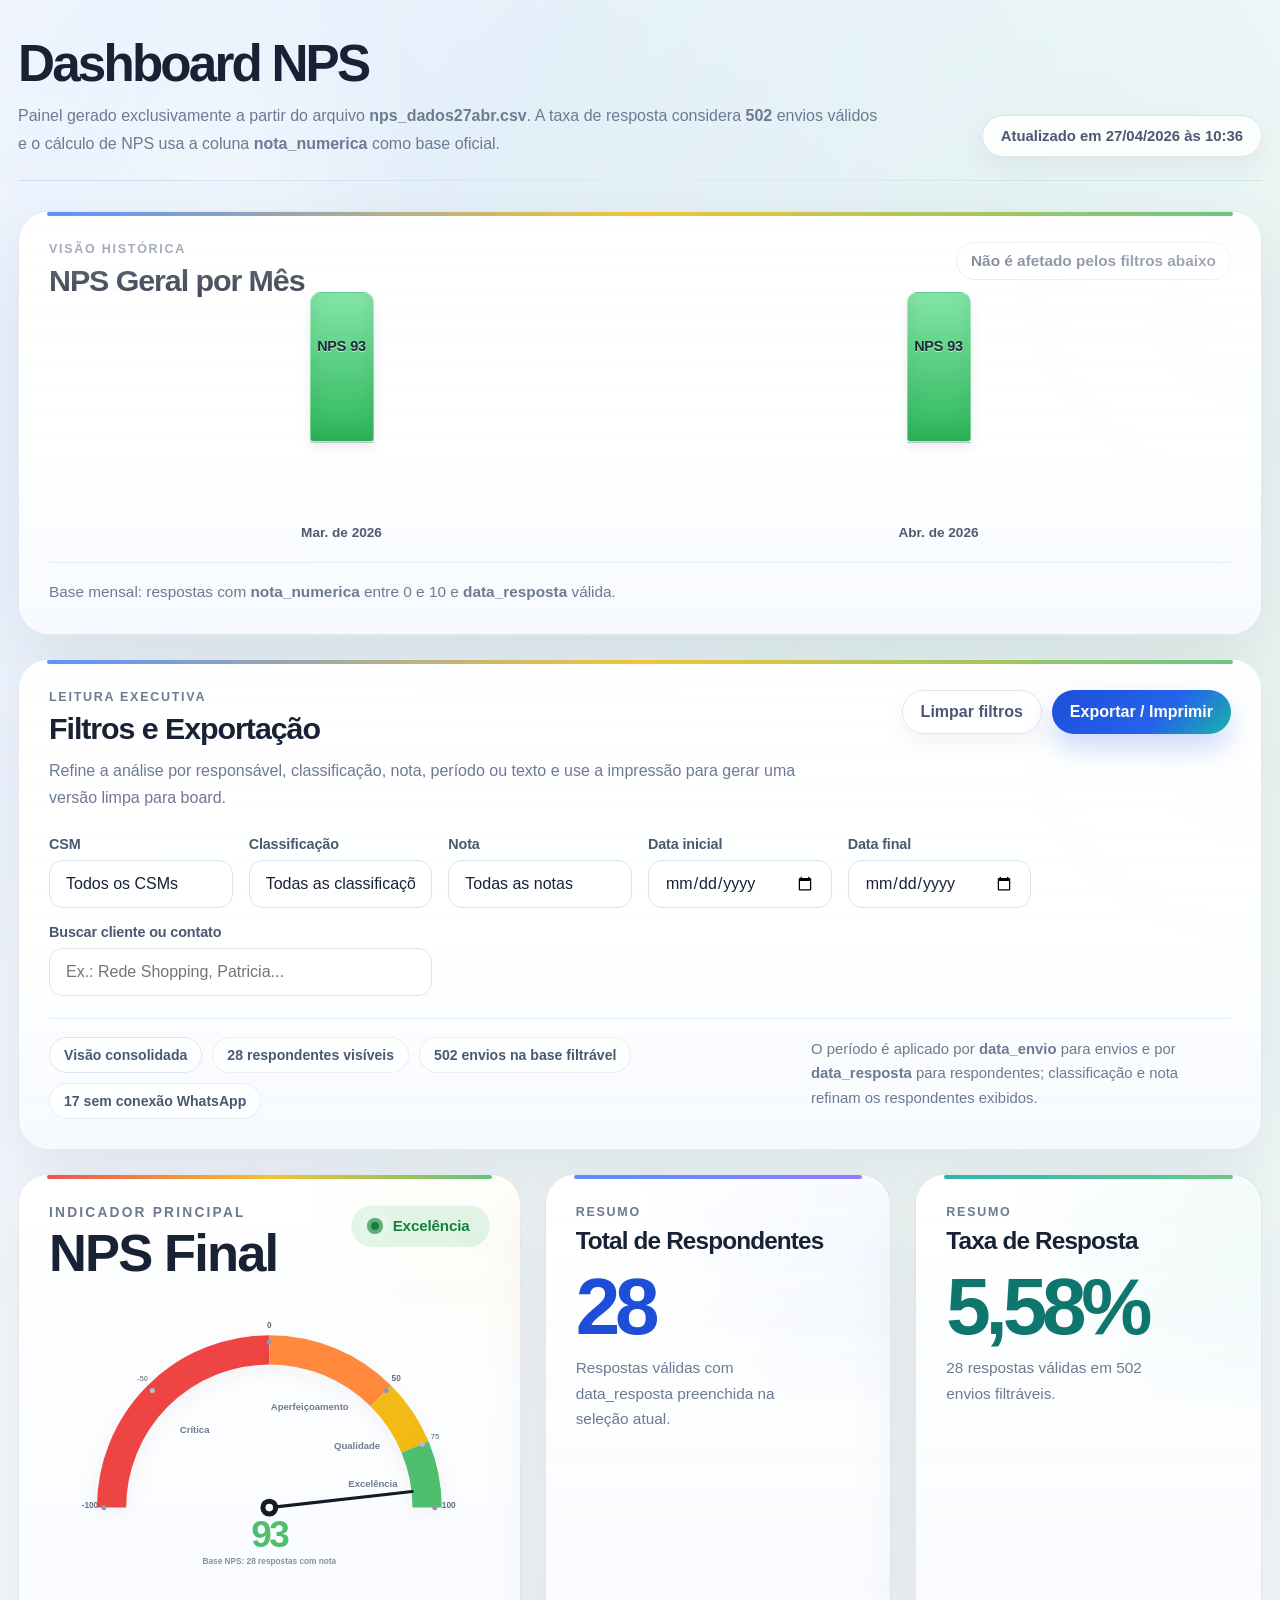
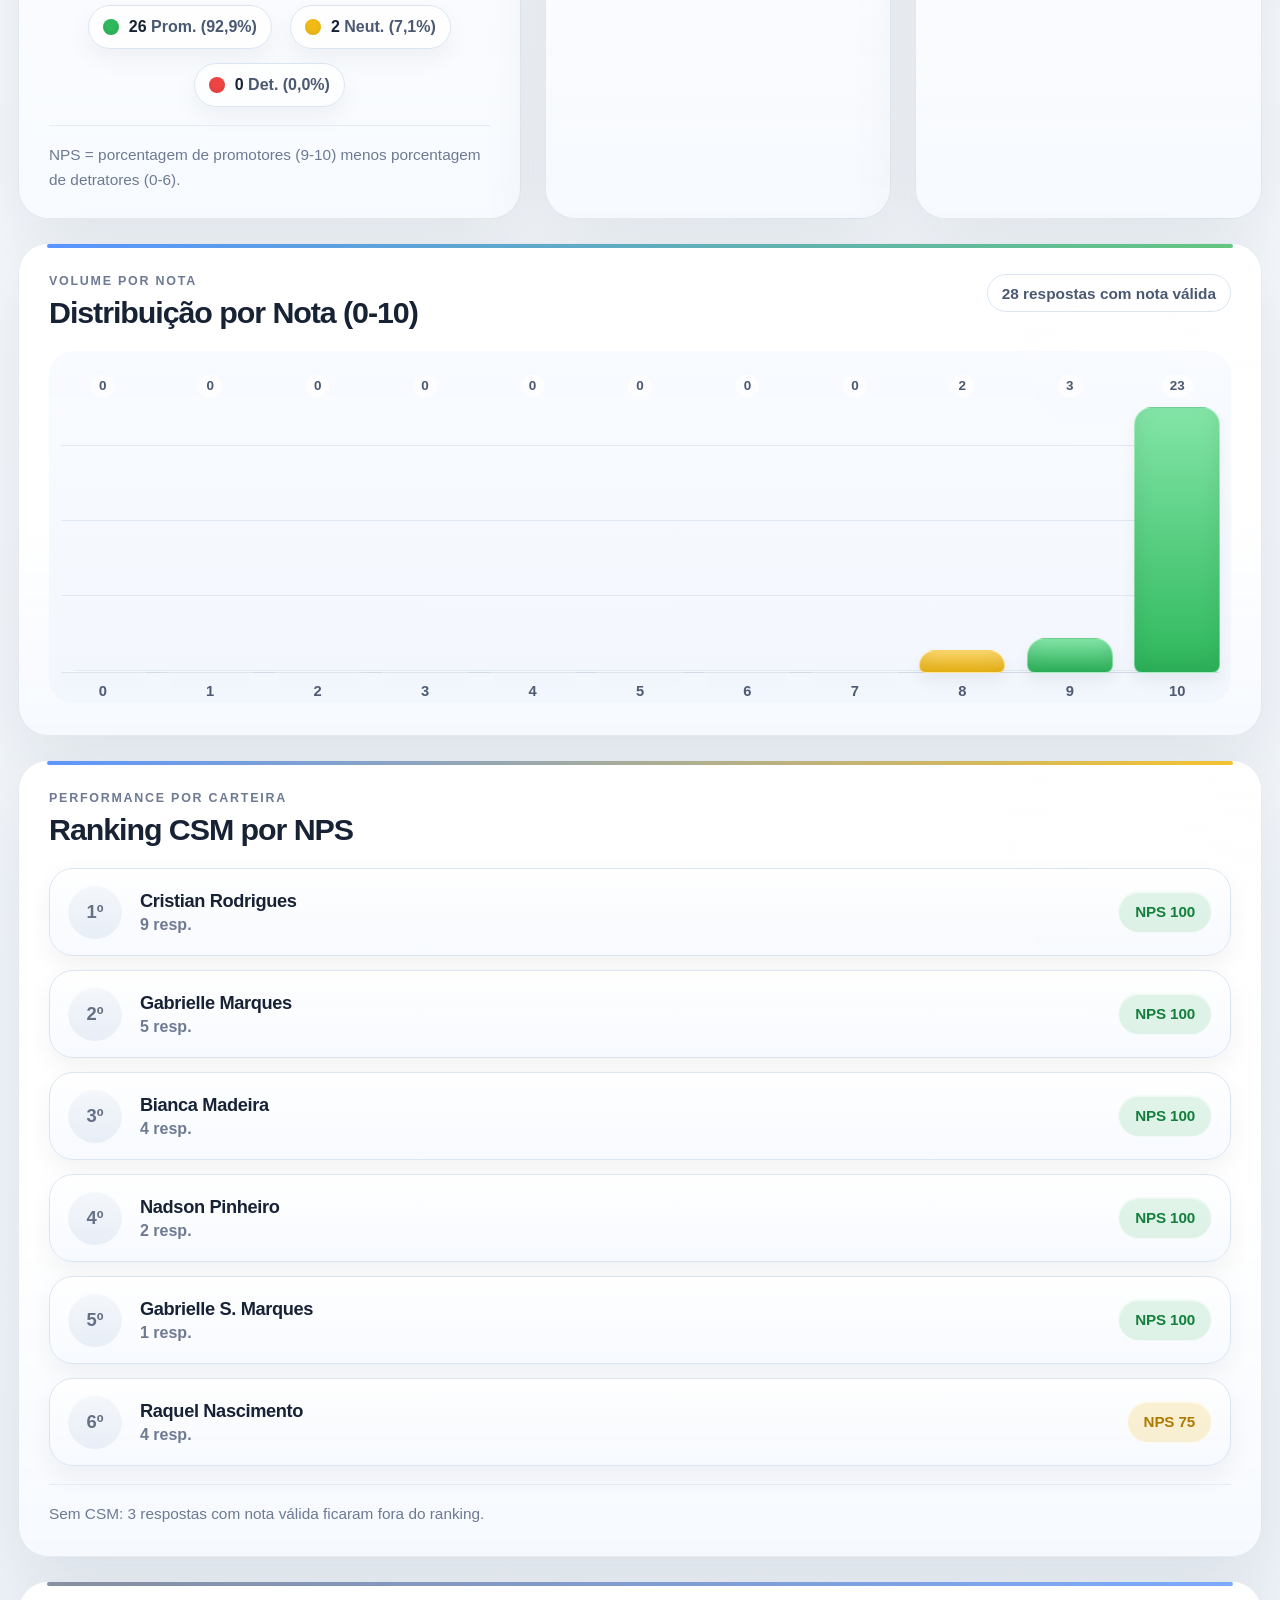
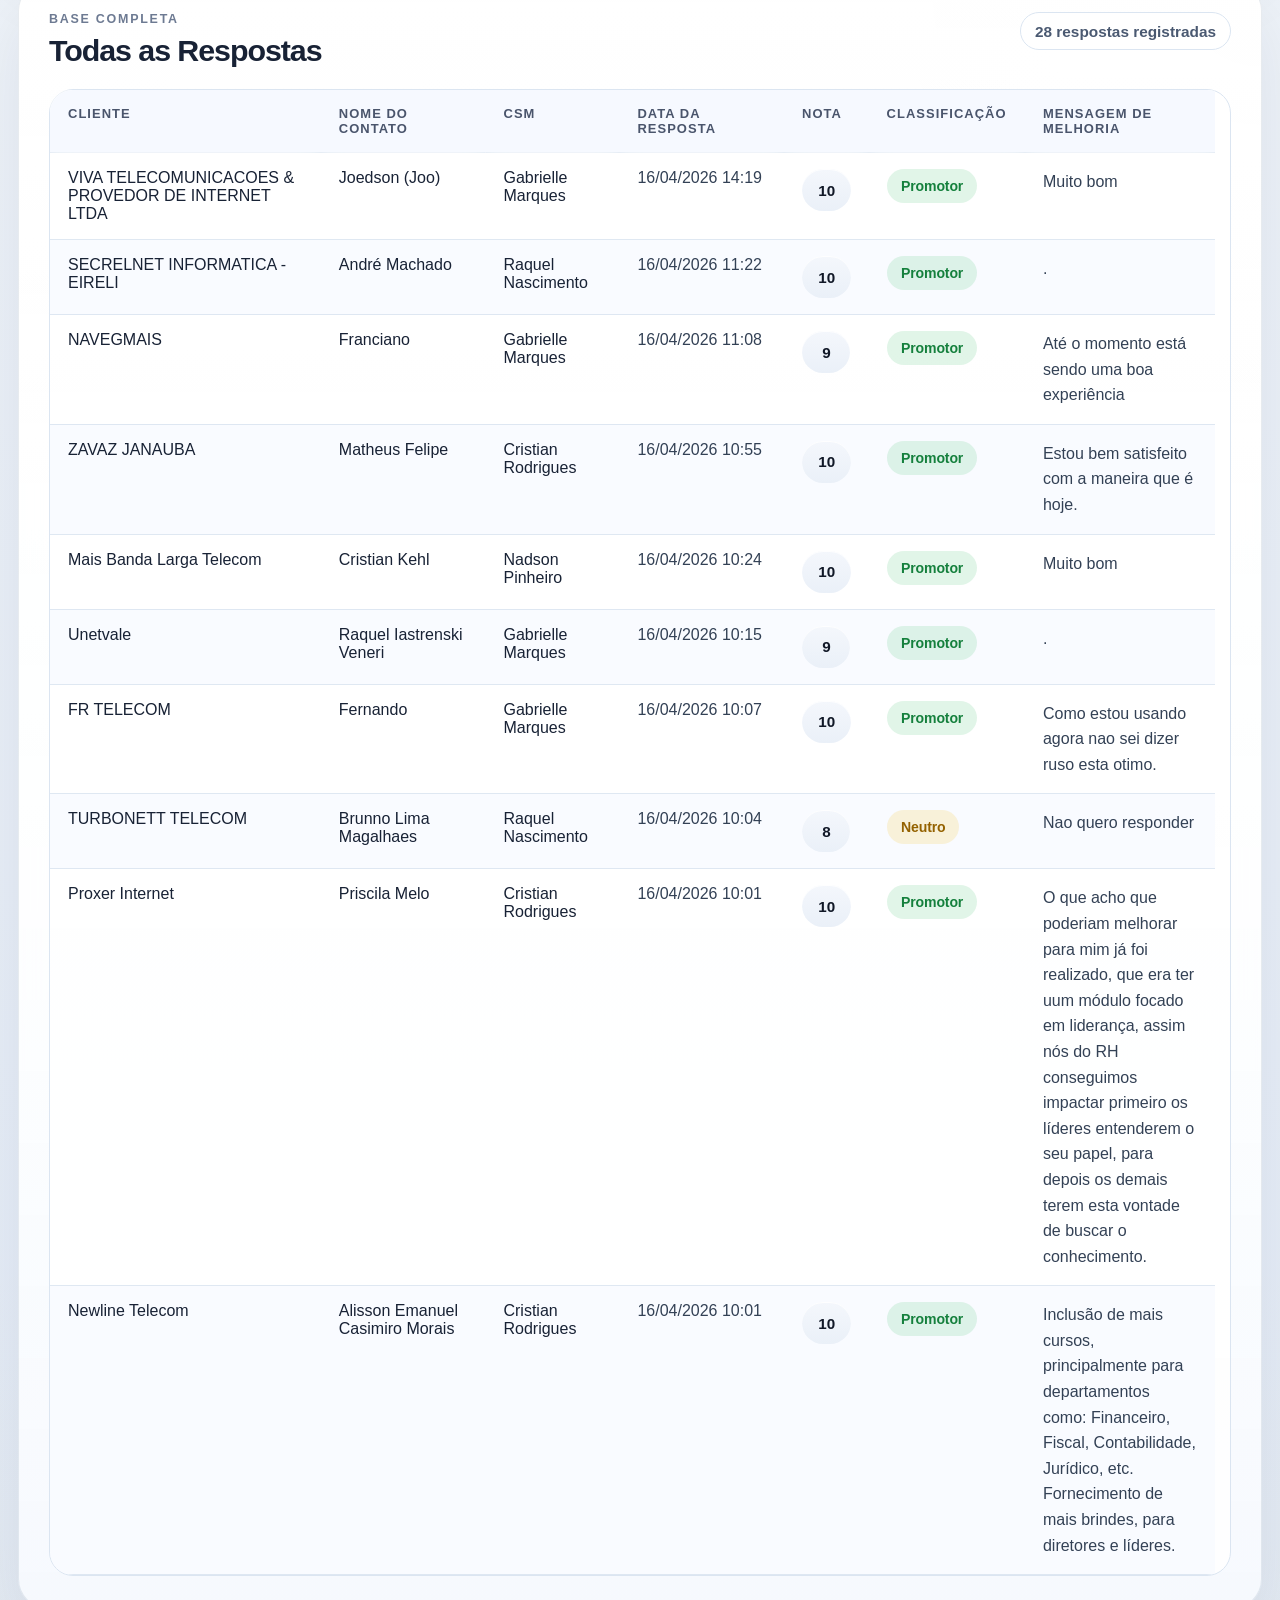
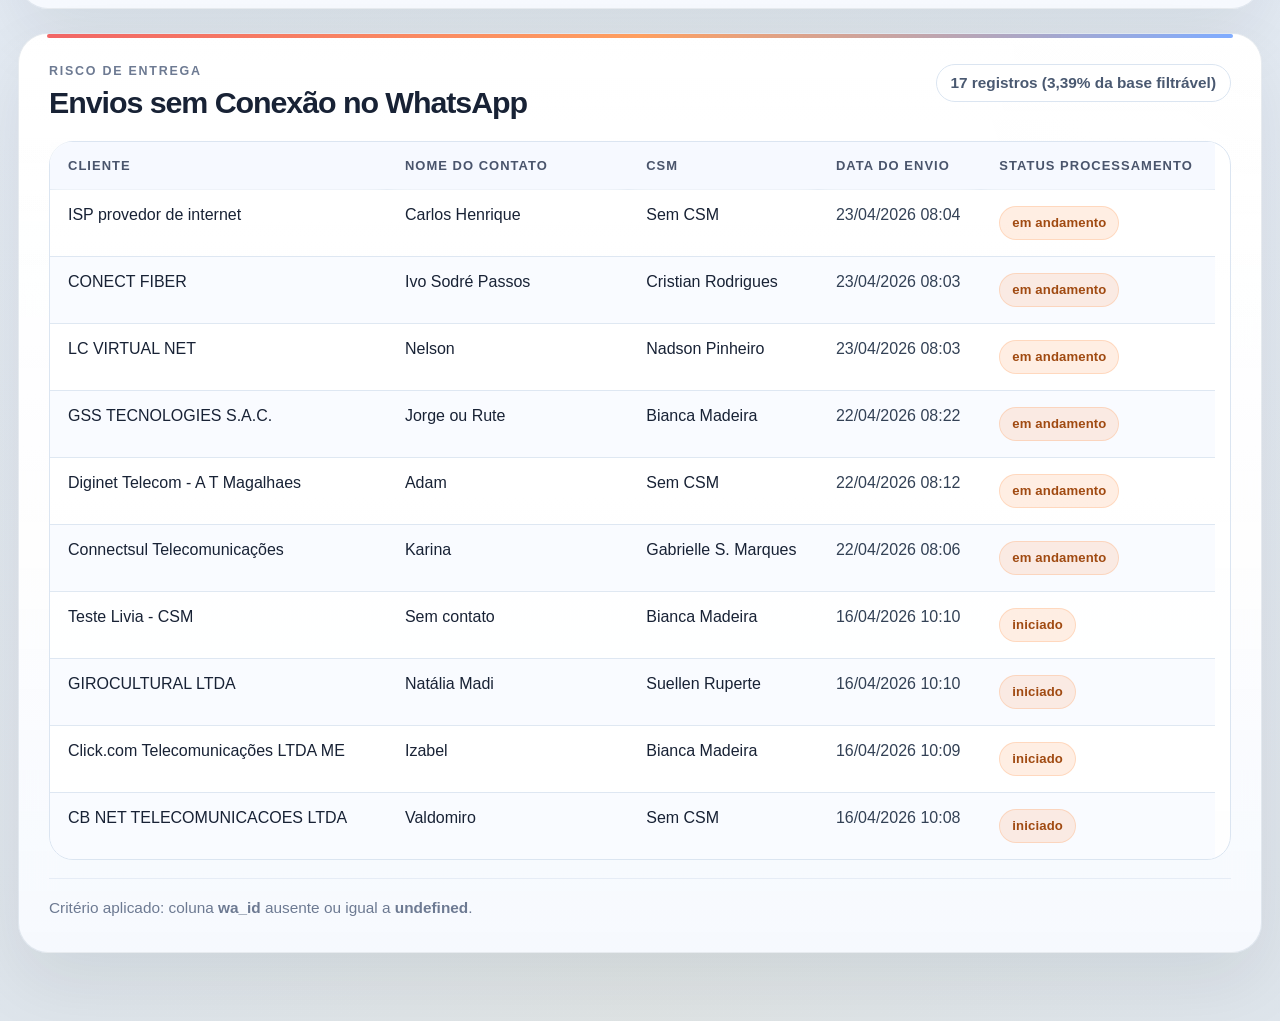
==== commit 90551806: "Atualiza dashboard público com filtros de período e NPS mensal" ====
--- a/DASHBOARD/index.html
+++ b/DASHBOARD/index.html
@@ -14,13 +14,18 @@
       <div class="page-head__content">
         <h1 class="page-title">Dashboard NPS</h1>
         <p class="page-subtitle">
-          Painel gerado exclusivamente a partir do arquivo <strong>nps_dados_20260423.csv</strong>.
+          Painel gerado exclusivamente a partir do arquivo <strong>nps_dados27abr.csv</strong>.
           A taxa de resposta considera <strong>502</strong> envios válidos e o cálculo de NPS
           usa a coluna <strong>nota_numerica</strong> como base oficial.
         </p>
       </div>
-      <p class="updated-at">Atualizado em 23/04/2026 às 10:00</p>
+      <p class="updated-at">Atualizado em 27/04/2026 às 10:36</p>
     </header>
+    
+      
+    <section class="card card-monthly">
+      <div class="dashboard-slot" id="slot-monthly-nps"></div>
+    </section>
     
       
     <section class="card card-filters">
@@ -29,7 +34,7 @@
           <p class="eyebrow">Leitura executiva</p>
           <h2 class="card-title">Filtros e Exportação</h2>
           <p class="filters-description">
-            Refine a análise por responsável, classificação, nota ou texto e use a impressão para gerar uma versão limpa para board.
+            Refine a análise por responsável, classificação, nota, período ou texto e use a impressão para gerar uma versão limpa para board.
           </p>
         </div>
         <div class="filters-actions">
@@ -60,6 +65,14 @@
             <option value="">Todas as notas</option><option value="0">0</option><option value="1">1</option><option value="2">2</option><option value="3">3</option><option value="4">4</option><option value="5">5</option><option value="6">6</option><option value="7">7</option><option value="8">8</option><option value="9">9</option><option value="10">10</option>
           </select>
         </label>
+        <label class="filter-field filter-field--date">
+          <span class="filter-label">Data inicial</span>
+          <input id="filter-data-inicial" name="data_inicial" type="date" />
+        </label>
+        <label class="filter-field filter-field--date">
+          <span class="filter-label">Data final</span>
+          <input id="filter-data-final" name="data_final" type="date" />
+        </label>
         <label class="filter-field filter-field--search">
           <span class="filter-label">Buscar cliente ou contato</span>
           <input id="filter-busca" name="busca" type="search" placeholder="Ex.: Rede Shopping, Patricia..." />
@@ -68,7 +81,7 @@
       <div class="filters-footer">
         <div class="filter-summary" id="active-filter-summary" aria-live="polite"></div>
         <p class="filters-note">
-          A taxa de resposta usa a base filtrável por <strong>CSM</strong> e <strong>busca</strong>; classificação e nota refinam os respondentes exibidos.
+          O período é aplicado por <strong>data_envio</strong> para envios e por <strong>data_resposta</strong> para respondentes; classificação e nota refinam os respondentes exibidos.
         </p>
       </div>
       <noscript>
@@ -100,11 +113,11 @@
       <g><text x="222.62" y="202.62" class="gauge-zone-label">Crítica</text><text x="403.53" y="166.64" class="gauge-zone-label">Aperfeiçoamento</text><text x="478.02" y="227.78" class="gauge-zone-label">Qualidade</text><text x="502.81" y="287.62" class="gauge-zone-label">Excelência</text></g>
       <g><circle cx="80.00" cy="320.00" r="4" class="gauge-tick-dot"></circle><circle cx="156.15" cy="136.15" r="4" class="gauge-tick-dot gauge-tick-dot--minor"></circle><circle cx="340.00" cy="60.00" r="4" class="gauge-tick-dot"></circle><circle cx="523.85" cy="136.15" r="4" class="gauge-tick-dot"></circle><circle cx="580.21" cy="220.50" r="4" class="gauge-tick-dot gauge-tick-dot--minor"></circle><circle cx="600.00" cy="320.00" r="4" class="gauge-tick-dot"></circle></g>
       <g><text x="58.00" y="320.00" class="gauge-tick-label">-100</text><text x="140.60" y="120.60" class="gauge-tick-label gauge-tick-label--minor">-50</text><text x="340.00" y="38.00" class="gauge-tick-label">0</text><text x="539.40" y="120.60" class="gauge-tick-label">50</text><text x="600.53" y="212.08" class="gauge-tick-label gauge-tick-label--minor">75</text><text x="622.00" y="320.00" class="gauge-tick-label">100</text></g>
-      <line x1="340" y1="320" x2="564.68" y2="295.57" class="gauge-needle"></line>
+      <line x1="340" y1="320" x2="564.58" y2="294.70" class="gauge-needle"></line>
       <circle cx="340" cy="320" r="14" class="gauge-pivot-outer"></circle>
       <circle cx="340" cy="320" r="6" class="gauge-pivot-inner"></circle>
       <text x="340" y="382" class="gauge-value nps-value--excellence">93</text>
-      <text x="340" y="409" class="gauge-base">Base NPS: 29 respostas com nota</text>
+      <text x="340" y="409" class="gauge-base">Base NPS: 28 respostas com nota</text>
     </svg>
     
       </figure>
@@ -112,12 +125,12 @@
         
         <li class="gauge-legend__item">
           <span class="legend-dot legend-dot--promoter" aria-hidden="true"></span>
-          <span><strong>27</strong> Prom. (93,1%)</span>
+          <span><strong>26</strong> Prom. (92,9%)</span>
         </li>
         
         <li class="gauge-legend__item">
           <span class="legend-dot legend-dot--neutral" aria-hidden="true"></span>
-          <span><strong>2</strong> Neut. (6,9%)</span>
+          <span><strong>2</strong> Neut. (7,1%)</span>
         </li>
         
         <li class="gauge-legend__item">
@@ -139,8 +152,8 @@
           <h2 class="card-title">Total de Respondentes</h2>
         </div>
       </div>
-      <div class="metric-value">29</div>
-      <p class="metric-subtitle">Clientes com data_resposta preenchida.</p>
+      <div class="metric-value">28</div>
+      <p class="metric-subtitle">Respostas válidas com data_resposta preenchida.</p>
     </section>
     
       </div>
@@ -153,8 +166,8 @@
           <h2 class="card-title">Taxa de Resposta</h2>
         </div>
       </div>
-      <div class="metric-value">5,78%</div>
-      <p class="metric-subtitle">29 respostas em 502 envios válidos.</p>
+      <div class="metric-value">5,58%</div>
+      <p class="metric-subtitle">28 respostas válidas em 502 envios válidos.</p>
     </section>
     
       </div>
@@ -170,7 +183,7 @@
           <p class="eyebrow">Volume por nota</p>
           <h2 class="card-title">Distribuição por Nota (0-10)</h2>
         </div>
-        <p class="chart-caption">29 respostas com nota válida</p>
+        <p class="chart-caption">28 respostas com nota válida</p>
       </div>
       <div class="bar-chart" aria-label="Gráfico de distribuição por nota">
         
@@ -241,7 +254,7 @@
             <div class="bar-column">
               <div class="bar-value-label">2</div>
               <div class="bar-track">
-                <div class="bar-fill bar-fill--neutral" style="height: 8.33%"></div>
+                <div class="bar-fill bar-fill--neutral" style="height: 8.70%"></div>
               </div>
               <div class="bar-score-label">8</div>
             </div>
@@ -249,13 +262,13 @@
             <div class="bar-column">
               <div class="bar-value-label">3</div>
               <div class="bar-track">
-                <div class="bar-fill bar-fill--promoter" style="height: 12.50%"></div>
+                <div class="bar-fill bar-fill--promoter" style="height: 13.04%"></div>
               </div>
               <div class="bar-score-label">9</div>
             </div>
             
             <div class="bar-column">
-              <div class="bar-value-label">24</div>
+              <div class="bar-value-label">23</div>
               <div class="bar-track">
                 <div class="bar-fill bar-fill--promoter" style="height: 100.00%"></div>
               </div>
@@ -330,7 +343,7 @@
                   <div class="ranking-badge status-badge--quality">NPS 75</div>
                 </li>
                 </ol>
-      <p class="card-footnote">4 respostas com nota válida ficaram fora do ranking por não terem CSM preenchido.</p>
+      <p class="card-footnote">Sem CSM: 3 respostas com nota válida ficaram fora do ranking.</p>
     </section>
     
       </div>
@@ -342,7 +355,7 @@
           <p class="eyebrow">Base completa</p>
           <h2 class="card-title">Todas as Respostas</h2>
         </div>
-        <p class="chart-caption">29 respostas registradas</p>
+        <p class="chart-caption">28 respostas registradas</p>
       </div>
       <div class="table-shell table-shell--limited" data-row-limit="10">
         <table>
@@ -570,16 +583,6 @@
               <td><span class="score-chip">10</span></td>
               <td><span class="pill pill--promoter">Promotor</span></td>
               <td class="message-cell">seria muy bueno tener cursos en español!</td>
-            </tr>
-            
-            <tr>
-              <td>Portal Eletrônico Ltda</td>
-              <td>katia</td>
-              <td>Sem CSM</td>
-              <td class="response-date-cell">24/03/2026 13:01</td>
-              <td><span class="score-chip">10</span></td>
-              <td><span class="pill pill--promoter">Promotor</span></td>
-              <td class="message-cell">Atualmente realizei o teste de conhecimento do curso de GESTÃO DE INADIMPLÊCIA, mas não gostei do questionário, achei que não perguntou o que eu realmente deveria saber e sim perguntas irrelevantes.</td>
             </tr>
             
             <tr>
@@ -685,6 +688,30 @@
           <tbody>
             
             <tr>
+              <td>ISP provedor de internet</td>
+              <td>Carlos Henrique</td>
+              <td>Sem CSM</td>
+              <td class="send-date-cell">23/04/2026 08:04</td>
+              <td><span class="delivery-status-chip">em andamento</span></td>
+            </tr>
+            
+            <tr>
+              <td>CONECT FIBER</td>
+              <td>Ivo Sodré Passos</td>
+              <td>Cristian Rodrigues</td>
+              <td class="send-date-cell">23/04/2026 08:03</td>
+              <td><span class="delivery-status-chip">em andamento</span></td>
+            </tr>
+            
+            <tr>
+              <td>LC VIRTUAL NET</td>
+              <td>Nelson</td>
+              <td>Nadson Pinheiro</td>
+              <td class="send-date-cell">23/04/2026 08:03</td>
+              <td><span class="delivery-status-chip">em andamento</span></td>
+            </tr>
+            
+            <tr>
               <td>GSS TECNOLOGIES S.A.C.</td>
               <td>Jorge ou Rute</td>
               <td>Bianca Madeira</td>
@@ -725,14 +752,6 @@
             </tr>
             
             <tr>
-              <td>LC VIRTUAL NET</td>
-              <td>Nelson</td>
-              <td>Nadson Pinheiro</td>
-              <td class="send-date-cell">16/04/2026 10:09</td>
-              <td><span class="delivery-status-chip">iniciado</span></td>
-            </tr>
-            
-            <tr>
               <td>Click.com Telecomunicações LTDA ME</td>
               <td>Izabel</td>
               <td>Bianca Madeira</td>
@@ -789,22 +808,6 @@
             </tr>
             
             <tr>
-              <td>CONECT FIBER</td>
-              <td>Ivo Sodré Passos</td>
-              <td>Cristian Rodrigues</td>
-              <td class="send-date-cell">16/04/2026 10:05</td>
-              <td><span class="delivery-status-chip">iniciado</span></td>
-            </tr>
-            
-            <tr>
-              <td>ISP provedor de internet</td>
-              <td>Carlos Henrique</td>
-              <td>Sem CSM</td>
-              <td class="send-date-cell">16/04/2026 10:04</td>
-              <td><span class="delivery-status-chip">iniciado</span></td>
-            </tr>
-            
-            <tr>
               <td>ULTRANET</td>
               <td>Edilson Maier Campos</td>
               <td>Sem CSM</td>
@@ -830,7 +833,7 @@
     </section>
     
     </main>
-    <script id="dashboard-data" type="application/json">{"sentRecords": [{"cliente": "DStech Internet", "nome_contato": "Christian", "csm": "Bianca Madeira"}, {"cliente": "ONE (Empresa de soluções)", "nome_contato": "Daiane", "csm": "Gabrielle S. Marques"}, {"cliente": "GSS TECNOLOGIES S.A.C.", "nome_contato": "Jorge ou Rute", "csm": "Bianca Madeira"}, {"cliente": "Info Projekt", "nome_contato": "William de Oliveira Santos", "csm": "Gabrielle S. Marques"}, {"cliente": "NET BAIO", "nome_contato": "GILMAR JOSE DA SILVA", "csm": "Bianca Madeira"}, {"cliente": "FAINET", "nome_contato": "Jurandi", "csm": "Bianca Madeira"}, {"cliente": "Netfibra (LS Conect Telecom)", "nome_contato": "Jane", "csm": "Bianca Madeira"}, {"cliente": "SELLNET TELECOM (Sell Net)", "nome_contato": "Luiz Brizola", "csm": "Raquel Nascimento"}, {"cliente": "supernet", "nome_contato": "Weverton", "csm": "Cristian Rodrigues"}, {"cliente": "SD NET", "nome_contato": "ABELA MARIA DANCZUK", "csm": "Sem CSM"}, {"cliente": "nova mais", "nome_contato": "Ravel", "csm": "Cristian Rodrigues"}, {"cliente": "ESADINET", "nome_contato": "Kaue", "csm": "Cristian Rodrigues"}, {"cliente": "SOW - SHARE OWN WORLD", "nome_contato": "Felipe", "csm": "Cristian Rodrigues"}, {"cliente": "WIUP - RLINE SOLUTIONS", "nome_contato": "Carlos Moritz", "csm": "Cristian Rodrigues"}, {"cliente": "Fernando Oliveira Cambuhy", "nome_contato": "Elisa", "csm": "Cristian Rodrigues"}, {"cliente": "JDCONECT", "nome_contato": "Gerson Barbosa Veras Junior", "csm": "Gabrielle S. Marques"}, {"cliente": "Omegasul", "nome_contato": "Enoque", "csm": "Cristian Rodrigues"}, {"cliente": "Megapix Provedor de Internet", "nome_contato": "Lucas Sampaio", "csm": "Nadson Pinheiro"}, {"cliente": "R2NET", "nome_contato": "Matheus", "csm": "Cristian Rodrigues"}, {"cliente": "DELTA ATIVA", "nome_contato": "Daniele Miorando", "csm": "Cristian Rodrigues"}, {"cliente": "VIP NET (R. G. Menezes de Araujo Informatica)", "nome_contato": "Rauny Garcia", "csm": "Sem CSM"}, {"cliente": "Diginet Telecom - A T Magalhaes", "nome_contato": "Adam", "csm": "Sem CSM"}, {"cliente": "Pantanal - Brito & Gonçalves LTDA ME", "nome_contato": "Henrique da Silva Brito", "csm": "Sem CSM"}, {"cliente": "BRASIL NET POWER", "nome_contato": "Wener Carlos lemes teixeira", "csm": "Bianca Madeira"}, {"cliente": "NOXNET PROVEDOR (FJM TELECOM LTDA)", "nome_contato": "Kelly", "csm": "Bianca Madeira"}, {"cliente": "NEWCO (itaon)", "nome_contato": "Levi Samuel", "csm": "Bianca Madeira"}, {"cliente": "Nave Net", "nome_contato": "emerson", "csm": "Cristian Rodrigues"}, {"cliente": "Arobanet", "nome_contato": "Lione", "csm": "Cristian Rodrigues"}, {"cliente": "OPCAOTELECOM TELECOMUNICACOES S/A", "nome_contato": "Marcelo", "csm": "Cristian Rodrigues"}, {"cliente": "Rede online internet", "nome_contato": "Daniele Soares", "csm": "Gabrielle S. Marques"}, {"cliente": "Pontonet", "nome_contato": "Alexandre de Jesus Borges", "csm": "Cristian Rodrigues"}, {"cliente": "Unonet", "nome_contato": "renisio", "csm": "Bianca Madeira"}, {"cliente": "Nevoli Telecom", "nome_contato": "Edite Lopes", "csm": "Sem CSM"}, {"cliente": "Ciabrasnet", "nome_contato": "Glacieli", "csm": "Cristian Rodrigues"}, {"cliente": "Connectsul Telecomunicações", "nome_contato": "Karina", "csm": "Gabrielle S. Marques"}, {"cliente": "VELLO", "nome_contato": "Danilo", "csm": "Sem CSM"}, {"cliente": "Netcell", "nome_contato": "Josivaldo", "csm": "Cristian Rodrigues"}, {"cliente": "Essa internet", "nome_contato": "roberta", "csm": "Nadson Pinheiro"}, {"cliente": "TEUTONET", "nome_contato": "Agnes Santos", "csm": "Bianca Madeira"}, {"cliente": "Gruposa - Capelanet", "nome_contato": "Sérgio", "csm": "Bianca Madeira"}, {"cliente": "CONTILNET TELECOM", "nome_contato": "Antônio Paixão", "csm": "Sem CSM"}, {"cliente": "GRUPO VIA FIBRA (VSC TELECOM LTDA)", "nome_contato": "Vanderlei Correia", "csm": "Sem CSM"}, {"cliente": "REDE BJNET TELECOMUNICACOES LTDA", "nome_contato": "Paulo", "csm": "Sem CSM"}, {"cliente": "BMI SERVICOS DIGITAIS", "nome_contato": "Rênea Prado", "csm": "Sem CSM"}, {"cliente": "ELETEL NET (BRENDON C B DE CASTRO)", "nome_contato": "BRENDON", "csm": "Sem CSM"}, {"cliente": "VNET TECNOLOGIA (VOANET)", "nome_contato": "Rafael Assis", "csm": "Bianca Madeira"}, {"cliente": "Rolim net", "nome_contato": "Karol", "csm": "Sem CSM"}, {"cliente": "TOP TELECOM", "nome_contato": "Davi Nunes - 81992245194", "csm": "Suellen Ruperte"}, {"cliente": "Uai Fibra Net", "nome_contato": "Bruno Vieira Bicalho - 38 9922-2320", "csm": "Nadson Pinheiro"}, {"cliente": "LINKVALE", "nome_contato": "Victor -12 98191-5675", "csm": "Sem CSM"}, {"cliente": "Falou Telecom", "nome_contato": "Ariadny Flávia", "csm": "Suellen Ruperte"}, {"cliente": "Asernet Telecom", "nome_contato": "João Paulo", "csm": "Suellen Ruperte"}, {"cliente": "Reyvi Internet", "nome_contato": "Leano", "csm": "Sem CSM"}, {"cliente": "Teste Livia - CSM", "nome_contato": "Sem contato", "csm": "Bianca Madeira"}, {"cliente": "Provedor Eldorado telecom", "nome_contato": "Victoria Luiza de Souza Andrade", "csm": "Sem CSM"}, {"cliente": "Mais Connect", "nome_contato": "Kleiton", "csm": "Sem CSM"}, {"cliente": "GPR FIBRA", "nome_contato": "RICARDO REIS SANTOS", "csm": "Nadson Pinheiro"}, {"cliente": "GIROCULTURAL LTDA", "nome_contato": "Natália Madi", "csm": "Suellen Ruperte"}, {"cliente": "LC VIRTUAL NET", "nome_contato": "Nelson", "csm": "Nadson Pinheiro"}, {"cliente": "Click.com Telecomunicações LTDA ME", "nome_contato": "Izabel", "csm": "Bianca Madeira"}, {"cliente": "CB NET TELECOMUNICACOES LTDA", "nome_contato": "Valdomiro", "csm": "Sem CSM"}, {"cliente": "RG PROVIDER LTDA", "nome_contato": "Rogerio Ferreira dos Santos", "csm": "Cristian Rodrigues"}, {"cliente": "Provale TI", "nome_contato": "Jéssica", "csm": "Cristian Rodrigues"}, {"cliente": "Si Net", "nome_contato": "Robert", "csm": "Bianca Madeira"}, {"cliente": "Multiplic Comunicação e tecnologia LTDA", "nome_contato": "Kathelyn", "csm": "Cristian Rodrigues"}, {"cliente": "IDEAL NET", "nome_contato": "Junior", "csm": "Nadson Pinheiro"}, {"cliente": "CONECT FIBER", "nome_contato": "Ivo Sodré Passos", "csm": "Cristian Rodrigues"}, {"cliente": "ISP provedor de internet", "nome_contato": "Carlos Henrique", "csm": "Sem CSM"}, {"cliente": "UNIMAX TELECOM", "nome_contato": "Enio", "csm": "Gabrielle Marques"}, {"cliente": "Gamenet", "nome_contato": "Cleiton Fibo", "csm": "Raquel Nascimento"}, {"cliente": "FR TELECOM", "nome_contato": "Fernando", "csm": "Gabrielle Marques"}, {"cliente": "Reyvi Internet", "nome_contato": "Leano", "csm": "Gabrielle Marques"}, {"cliente": "Webtelecom - Sandro Costa da Paixao", "nome_contato": "Ivana Silva Galdino Lins", "csm": "Gabrielle Marques"}, {"cliente": "INTERLIGPRO", "nome_contato": "Vitor Bruno de Barros Rodrigues", "csm": "Nadson Pinheiro"}, {"cliente": "Descalnet Provedor", "nome_contato": "Douglas", "csm": "Bianca Madeira"}, {"cliente": "Impactus internet", "nome_contato": "Alan", "csm": "Gabrielle Marques"}, {"cliente": "Cnet", "nome_contato": "Clerison", "csm": "Bianca Madeira"}, {"cliente": "PBS TELECOM", "nome_contato": "Everton", "csm": "Bianca Madeira"}, {"cliente": "SMART TELECOM", "nome_contato": "MIGUEL MONTANARI FARIA DE QUEIROZ - 34 9800-2021", "csm": "Bianca Madeira"}, {"cliente": "DCESARY LOCAÇÕES E SERVIÇOS", "nome_contato": "Vinicios", "csm": "Bianca Madeira"}, {"cliente": "MRT LINE", "nome_contato": "Tiago Motta", "csm": "Bianca Madeira"}, {"cliente": "Arcplus Net", "nome_contato": "Pedro", "csm": "Bianca Madeira"}, {"cliente": "Grande Net (C P Comunicacao Ltda)", "nome_contato": "Dantas Prado", "csm": "Bianca Madeira"}, {"cliente": "Veloce Telecom", "nome_contato": "Paulo", "csm": "Bianca Madeira"}, {"cliente": "GDNET PROVEDOR", "nome_contato": "Flavio", "csm": "Nadson Pinheiro"}, {"cliente": "SPEEDY INFO", "nome_contato": "Handrigo", "csm": "Raquel Nascimento"}, {"cliente": "Mega Telecom", "nome_contato": "Kelvin", "csm": "Bianca Madeira"}, {"cliente": "lotec fibra", "nome_contato": "sandro", "csm": "Nadson Pinheiro"}, {"cliente": "FYBERLINK", "nome_contato": "Gabrielly", "csm": "Bianca Madeira"}, {"cliente": "FASTNET", "nome_contato": "Daniel", "csm": "Bianca Madeira"}, {"cliente": "osnet", "nome_contato": "Kaique", "csm": "Cristian Rodrigues"}, {"cliente": "FIBERCOM", "nome_contato": "Adriano Leopoldino", "csm": "Nadson Pinheiro"}, {"cliente": "Garden Telecom", "nome_contato": "Adao", "csm": "Gabrielle Marques"}, {"cliente": "NetCaster", "nome_contato": "Mauro C. Fileto", "csm": "Gabrielle Marques"}, {"cliente": "UNIMAX TELECOM", "nome_contato": "Enio", "csm": "Gabrielle Marques"}, {"cliente": "Ligeirinha Soluções de Internet Ltda", "nome_contato": "Rodolfo Mendonça", "csm": "Nadson Pinheiro"}, {"cliente": "ONNEXX", "nome_contato": "Lucas", "csm": "Nadson Pinheiro"}, {"cliente": "AGILITY TELECOM (M A M DA SILVA MULTIMIDIA)", "nome_contato": "Mickael", "csm": "Gabrielle Marques"}, {"cliente": "Click Connection Serviço de Internet e Informáti", "nome_contato": "Luiz", "csm": "Nadson Pinheiro"}, {"cliente": "DStech Internet", "nome_contato": "Christian", "csm": "Bianca Madeira"}, {"cliente": "NewTech.Net", "nome_contato": "Claudia Silva Lopes Sete", "csm": "Bianca Madeira"}, {"cliente": "Nti telecom - NTI Equipamentos para Escritorio LTDA", "nome_contato": "Gustavo Dal Piva", "csm": "Nadson Pinheiro"}, {"cliente": "ClickPlay Provedor de Acesso LTDA", "nome_contato": "Francisco Gomes de Carvalho", "csm": "Nadson Pinheiro"}, {"cliente": "Km Telecom", "nome_contato": "Kleber", "csm": "Nadson Pinheiro"}, {"cliente": "Via Certa Digital (Bisi Informática LTDA)", "nome_contato": "Ulisses Bisinella", "csm": "Bianca Madeira"}, {"cliente": "WebLink Fibra", "nome_contato": "SIllas", "csm": "Bianca Madeira"}, {"cliente": "STI Telecom (ED de Sousa Telecomunicações)", "nome_contato": "Franklin", "csm": "Raquel Nascimento"}, {"cliente": "Tempernet Telecom", "nome_contato": "Bryan Kevin", "csm": "Raquel Nascimento"}, {"cliente": "Innet Internet", "nome_contato": "Juliano", "csm": "Raquel Nascimento"}, {"cliente": "VTEK TELECOM LTDA", "nome_contato": "Vanilson", "csm": "Raquel Nascimento"}, {"cliente": "REGIONAL TELECOM", "nome_contato": "José", "csm": "Raquel Nascimento"}, {"cliente": "Ultraweb Telecom (Ultra telecom)", "nome_contato": "Marcos", "csm": "Raquel Nascimento"}, {"cliente": "Computex Internet", "nome_contato": "Antônio Orione", "csm": "Raquel Nascimento"}, {"cliente": "Brasil Fibra Telecomunicação e Multimídia Ltda", "nome_contato": "Wellington Fernandes Ramos", "csm": "Raquel Nascimento"}, {"cliente": "TURBONETT TELECOM", "nome_contato": "Brunno Lima Magalhaes", "csm": "Raquel Nascimento"}, {"cliente": "Conecta Minas Gerais Ltda.", "nome_contato": "Victor Imbroisi", "csm": "Raquel Nascimento"}, {"cliente": "Telecomunicacoes Nordeste LTDA - TVN", "nome_contato": "Jeferson", "csm": "Raquel Nascimento"}, {"cliente": "MZL telecom", "nome_contato": "Jaqueline Massoni Mozol", "csm": "Raquel Nascimento"}, {"cliente": "ATENDNET FIBRA", "nome_contato": "Davi", "csm": "Raquel Nascimento"}, {"cliente": "IZ1 TELECOM", "nome_contato": "Sabrina", "csm": "Gabrielle Marques"}, {"cliente": "Rvnetwork (RENIS ROMULO PINTO DE SOUSA)", "nome_contato": "Valdivino", "csm": "Nadson Pinheiro"}, {"cliente": "NETSV Serviço de Comunicação Multimídia ltda", "nome_contato": "Iuri Possa", "csm": "Raquel Nascimento"}, {"cliente": "SEITEL TELECOM", "nome_contato": "MARCELO", "csm": "Gabrielle Marques"}, {"cliente": "A2 TELECOM EIRELI ME", "nome_contato": "Ataildo", "csm": "Nadson Pinheiro"}, {"cliente": "POWER NET TELECOM LTDA", "nome_contato": "MARCOS ANTÔNIO DA SILVA", "csm": "Raquel Nascimento"}, {"cliente": "JN INFORMATICA (pinheiro e silva informática)", "nome_contato": "Junior Silva", "csm": "Raquel Nascimento"}, {"cliente": "MAB FIBRA", "nome_contato": "Nickson", "csm": "Raquel Nascimento"}, {"cliente": "CONNECT SOLUÇÕES EM TELECOMUNICAÇÕES LTDA.", "nome_contato": "Odoncleber Santana", "csm": "Raquel Nascimento"}, {"cliente": "VEX TELECOM - SINAL DE QUALIDADE", "nome_contato": "Suyanne", "csm": "Gabrielle Marques"}, {"cliente": "Telmig", "nome_contato": "Wallace", "csm": "Gabrielle Marques"}, {"cliente": "SMART9 INTERNET", "nome_contato": "Fernanda", "csm": "Raquel Nascimento"}, {"cliente": "I SNET TELECOMUNICAÇOES LTDA ME", "nome_contato": "Sebastião", "csm": "Nadson Pinheiro"}, {"cliente": "WLAN INTERNET BANDA LARGA LTDA", "nome_contato": "KEVIN MESQUITA", "csm": "Gabrielle Marques"}, {"cliente": "STARNET PROVEDOR DE INTERNET LTDA", "nome_contato": "Gean", "csm": "Raquel Nascimento"}, {"cliente": "TG Telecomunicações LTDA (Netix)", "nome_contato": "Maikon", "csm": "Raquel Nascimento"}, {"cliente": "CB NET TELECOMUNICACOES LTDA", "nome_contato": "Valdomiro", "csm": "Gabrielle Marques"}, {"cliente": "Falou Telecom", "nome_contato": "Ariadny Flávia", "csm": "Raquel Nascimento"}, {"cliente": "GIROEDUCA - GIROCULTURAL LTDA", "nome_contato": "Natália Madi", "csm": "Raquel Nascimento"}, {"cliente": "TOP TELECOM", "nome_contato": "Davi Nunes", "csm": "Raquel Nascimento"}, {"cliente": "NAVEGMAIS", "nome_contato": "Franciano", "csm": "Gabrielle Marques"}, {"cliente": "Holistica Internet", "nome_contato": "Helder", "csm": "Bianca Madeira"}, {"cliente": "ConectSul", "nome_contato": "Geisse", "csm": "Raquel Nascimento"}, {"cliente": "LINKVALE", "nome_contato": "Victor", "csm": "Gabrielle Marques"}, {"cliente": "DOTCOM (CSC MOC)", "nome_contato": "Patrick Rerody Martins", "csm": "Nadson Pinheiro"}, {"cliente": "CONECT FIBER", "nome_contato": "Ivo Sodré Passos", "csm": "Cristian Rodrigues"}, {"cliente": "Provedor Eldorado telecom", "nome_contato": "Victoria Luiza de Souza Andrade", "csm": "Gabrielle Marques"}, {"cliente": "IMPERTECH TELECOM", "nome_contato": "Dayanne Dominick Escocio e Souza", "csm": "Gabrielle Marques"}, {"cliente": "TBK INTERNET", "nome_contato": "Douglas - 55 51 9895-9553", "csm": "Bianca Madeira"}, {"cliente": "Gtsnet", "nome_contato": "angela cristina - +55 86 8873-9630", "csm": "Bianca Madeira"}, {"cliente": "Uai Fibra Net", "nome_contato": "Bruno Vieira Bicalho", "csm": "Nadson Pinheiro"}, {"cliente": "INNOVA INTERNET", "nome_contato": "Wellington", "csm": "Raquel Nascimento"}, {"cliente": "Unetvale", "nome_contato": "Raquel Iastrenski Veneri", "csm": "Gabrielle Marques"}, {"cliente": "itacell telecom", "nome_contato": "William", "csm": "Nadson Pinheiro"}, {"cliente": "CLOUDI PROVEDOR DE INTERNET", "nome_contato": "Rennan", "csm": "Gabrielle Marques"}, {"cliente": "GLPNET (GLP SUPORTE TECNICO E TECNOLOGIA DA INFORMAÇÃO LTDA)", "nome_contato": "Giani", "csm": "Raquel Nascimento"}, {"cliente": "UP NET PROVEDOR DE ACESSO E TELECOMUNICAÇÕES LTDA", "nome_contato": "Douglas", "csm": "Raquel Nascimento"}, {"cliente": "ConectMais (C+)", "nome_contato": "Thamyres", "csm": "Gabrielle Marques"}, {"cliente": "Wlan Network Ltda Me", "nome_contato": "Fernando Pavaneli", "csm": "Raquel Nascimento"}, {"cliente": "SPEED TELECOM", "nome_contato": "Gonzaga Filho", "csm": "Bianca Madeira"}, {"cliente": "DW Solutions Internet Banda Larga", "nome_contato": "Luan", "csm": "Nadson Pinheiro"}, {"cliente": "Conect Provedor de Internet", "nome_contato": "Taiza", "csm": "Bianca Madeira"}, {"cliente": "VERTICAL NET", "nome_contato": "Adriano", "csm": "Raquel Nascimento"}, {"cliente": "Gente Digital", "nome_contato": "Joaquina Mariza", "csm": "Raquel Nascimento"}, {"cliente": "GPR FIBRA", "nome_contato": "RICARDO REIS SANTOS", "csm": "Nadson Pinheiro"}, {"cliente": "Heptanet", "nome_contato": "Mariza", "csm": "Gabrielle Marques"}, {"cliente": "Network Internet.", "nome_contato": "Fernando Selinger", "csm": "Gabrielle Marques"}, {"cliente": "MEGA WEB PROVIDER", "nome_contato": "Thor", "csm": "Gabrielle Marques"}, {"cliente": "Soft SystemInformatica LTDA", "nome_contato": "Gilmar", "csm": "Raquel Nascimento"}, {"cliente": "TUDOFIBRA (M.B. SERVIÇOS EM TELECOMUNICAÇÕES LTDA)", "nome_contato": "MAURICIO", "csm": "Raquel Nascimento"}, {"cliente": "VIVA TELECOMUNICACOES & PROVEDOR DE INTERNET LTDA", "nome_contato": "Joedson (Joo)", "csm": "Gabrielle Marques"}, {"cliente": "SPEEDMAX INTERNET FIBRA", "nome_contato": "GEISSON HUGO DE LIMA SEMIM", "csm": "Cristian Rodrigues"}, {"cliente": "ZAVAZ JANAUBA", "nome_contato": "Matheus Felipe", "csm": "Cristian Rodrigues"}, {"cliente": "Agility Telecom Passira (Kadim Connect)", "nome_contato": "William", "csm": "Gabrielle Marques"}, {"cliente": "Hexa Telecom", "nome_contato": "Emerson Santos", "csm": "Gabrielle Marques"}, {"cliente": "NETULTRA", "nome_contato": "Igor", "csm": "Raquel Nascimento"}, {"cliente": "Dn Telecom Ltda (tsunami fibra)", "nome_contato": "David", "csm": "Raquel Nascimento"}, {"cliente": "Rede SulNet", "nome_contato": "Elias", "csm": "Raquel Nascimento"}, {"cliente": "Fibron", "nome_contato": "Rodolfo", "csm": "Raquel Nascimento"}, {"cliente": "REDESUB SERVIÇOS & INTERNET LTDA", "nome_contato": "Andrezza", "csm": "Raquel Nascimento"}, {"cliente": "M2B SOLUCOES EM TECNOLOGIA EIRELI", "nome_contato": "Thiago", "csm": "Raquel Nascimento"}, {"cliente": "JR Telecom", "nome_contato": "Junior", "csm": "Raquel Nascimento"}, {"cliente": "Brasilink Serviços Eireli", "nome_contato": "Thiago", "csm": "Raquel Nascimento"}, {"cliente": "CN-INTERNET", "nome_contato": "Eder", "csm": "Raquel Nascimento"}, {"cliente": "Redel internet - CST - SERVICOS DE INFORMATICA E TELECOMUNICACOES", "nome_contato": "Gustavo", "csm": "Nadson Pinheiro"}, {"cliente": "ALTANET SERVIÇOS E TELECOMUNICAÇÕES LTDA EIRELLE", "nome_contato": "Paulo", "csm": "Raquel Nascimento"}, {"cliente": "Even Telecom Ltda", "nome_contato": "Giovane", "csm": "Raquel Nascimento"}, {"cliente": "Terres Telecom - S C Terres e Cia Ltda", "nome_contato": "Sirilo", "csm": "Raquel Nascimento"}, {"cliente": "M.M. DA SILVA Arealnet (Diferencial.net)", "nome_contato": "Mauro", "csm": "Raquel Nascimento"}, {"cliente": "COELHO TECNOLOGIA EIRELI", "nome_contato": "Luiz Coelho", "csm": "Raquel Nascimento"}, {"cliente": "SPEED SERVIÇOS DIGITAIS LTDA Speed Travel", "nome_contato": "Kely", "csm": "Raquel Nascimento"}, {"cliente": "IBSOL TELECOM LTDA ME", "nome_contato": "Juary", "csm": "Raquel Nascimento"}, {"cliente": "SCNET EQUIPAMENTOS DE INFORMATICA EIRELLI", "nome_contato": "Vanderlei", "csm": "Raquel Nascimento"}, {"cliente": "UltraTelecom provedora de internet", "nome_contato": "Gustavo Zanatta", "csm": "Raquel Nascimento"}, {"cliente": "POYNTNET", "nome_contato": "ailson", "csm": "Raquel Nascimento"}, {"cliente": "Iclick Telecom", "nome_contato": "Jorge", "csm": "Raquel Nascimento"}, {"cliente": "Eltec Web Provedor de Internet Ltda", "nome_contato": "Elivelton", "csm": "Raquel Nascimento"}, {"cliente": "Une Provedor de Internet Lgt61 Eireli", "nome_contato": "Carlos Miguel", "csm": "Raquel Nascimento"}, {"cliente": "IVR INFORMATICA LTDA", "nome_contato": "Pedro", "csm": "Raquel Nascimento"}, {"cliente": "CONECTIVA INTERNET E TELECOMUNICACOES LTDA", "nome_contato": "Angelo", "csm": "Raquel Nascimento"}, {"cliente": "DTEL TELECOM LTDA", "nome_contato": "Ádila (NUMERO GERAL DA EMPRESA)", "csm": "Raquel Nascimento"}, {"cliente": "OAI EIRELI", "nome_contato": "Gustavo", "csm": "Raquel Nascimento"}, {"cliente": "GIGALINKS TELECOM INTERNET SOLUTION PROVIDER LTDA –ME", "nome_contato": "Giordana Dias Medeiros", "csm": "Nadson Pinheiro"}, {"cliente": "MAFRA Telecom", "nome_contato": "MARCELO", "csm": "Gabrielle Marques"}, {"cliente": "Mundial station", "nome_contato": "William", "csm": "Raquel Nascimento"}, {"cliente": "WKVE Telecom", "nome_contato": "Rafael Cunha Gonçalves", "csm": "Raquel Nascimento"}, {"cliente": "TEN SERVICOS DE TECNOLOGIA LTDA", "nome_contato": "Danilo", "csm": "Raquel Nascimento"}, {"cliente": "ROLIM NET TECNOLOGIA LTDA - ME", "nome_contato": "Karol", "csm": "Gabrielle Marques"}, {"cliente": "Destak - Telecom Serviços de comunicação e multimídia Eireli", "nome_contato": "Geovane Ferreira Falcão", "csm": "Nadson Pinheiro"}, {"cliente": "Tac Net Telecom Ltda", "nome_contato": "Sabrina Pepler Pacheco", "csm": "Raquel Nascimento"}, {"cliente": "CENTURY NET", "nome_contato": "Ernandes Almeida", "csm": "Raquel Nascimento"}, {"cliente": "Mr.Ynet Network Informática LTDA", "nome_contato": "Valéria", "csm": "Raquel Nascimento"}, {"cliente": "Click Net soluções em internet", "nome_contato": "Gilberto Macêdo", "csm": "Raquel Nascimento"}, {"cliente": "MONICA ANDRADE ALVES REHEM LTDA ( TOPNET)", "nome_contato": "Robson Rehem", "csm": "Raquel Nascimento"}, {"cliente": "Rio network (A. N DE SOUZA RIOS NETWORK)", "nome_contato": "Álef Rios", "csm": "Nadson Pinheiro"}, {"cliente": "SECRELNET INFORMATICA - EIRELI", "nome_contato": "André Machado", "csm": "Raquel Nascimento"}, {"cliente": "k2network (ITMINDS CONSULTORIA EM TECNOLOGIA DA INFORMACAO LTDA)", "nome_contato": "Cleyton Pereira", "csm": "Bianca Madeira"}, {"cliente": "FLEXFIBRA (FIRST TELECOM LTDA)", "nome_contato": "Tiago", "csm": "Bianca Madeira"}, {"cliente": "Ascon - FARIA & SCHIMITH LTDA - EPP", "nome_contato": "Jhorda", "csm": "Nadson Pinheiro"}, {"cliente": "CONECTV", "nome_contato": "Giovanna Lima", "csm": "Nadson Pinheiro"}, {"cliente": "Foxconect provedor de internet Ltda", "nome_contato": "Gregori Carniel", "csm": "Gabrielle Marques"}, {"cliente": "COSMO TELECOM", "nome_contato": "Felipe", "csm": "Nadson Pinheiro"}, {"cliente": "Atualtek Telecom", "nome_contato": "Wesley Augusto Calandria", "csm": "Gabrielle Marques"}, {"cliente": "Gmx Provedor de Internet Servicos e Locacoes LTDA", "nome_contato": "Cristóvão Rocha de Lima", "csm": "Nadson Pinheiro"}, {"cliente": "Starman Net Provedora de Internet LTDA", "nome_contato": "Felipe", "csm": "Nadson Pinheiro"}, {"cliente": "AMA SERVICOS MULTIMIDIA LTDA", "nome_contato": "CARLOS", "csm": "Gabrielle Marques"}, {"cliente": "NETMANIA", "nome_contato": "WILSON SANTOS", "csm": "Gabrielle Marques"}, {"cliente": "Mais Banda Larga Telecom", "nome_contato": "Cristian Kehl", "csm": "Nadson Pinheiro"}, {"cliente": "Newline Telecom", "nome_contato": "Alisson Emanuel Casimiro Morais", "csm": "Cristian Rodrigues"}, {"cliente": "INET", "nome_contato": "Hugo", "csm": "Nadson Pinheiro"}, {"cliente": "Norte Net", "nome_contato": "Rafael", "csm": "Bianca Madeira"}, {"cliente": "Infix telecom", "nome_contato": "Gabriella Ferreira", "csm": "Gabrielle Marques"}, {"cliente": "EASY NET TELECOMUNICAÇÕES LTDA", "nome_contato": "Anderson Ricardo", "csm": "Gabrielle Marques"}, {"cliente": "Megalink", "nome_contato": "Kevin Dourado", "csm": "Cristian Rodrigues"}, {"cliente": "Invista Net", "nome_contato": "João Marcelo", "csm": "Bianca Madeira"}, {"cliente": "VitorinoNet", "nome_contato": "Pedro Guilherme Lima Menezes", "csm": "Raquel Nascimento"}, {"cliente": "HCNETI SVA (MARANET)", "nome_contato": "Maiany", "csm": "Raquel Nascimento"}, {"cliente": "NETCOMET", "nome_contato": "Aliciana Maieski", "csm": "Bianca Madeira"}, {"cliente": "Asernet Telecom", "nome_contato": "João Paulo", "csm": "Raquel Nascimento"}, {"cliente": "Worksat Telecom", "nome_contato": "Luis Henrique Voznika", "csm": "Bianca Madeira"}, {"cliente": "Playmais Fibra", "nome_contato": "harlen - +55 92 9117-5741", "csm": "Bianca Madeira"}, {"cliente": "FNT TELECOMUNICAÇÕES E ACESSO A REDES DE INTERNET LTDA", "nome_contato": "Francis Reais", "csm": "Gabrielle Marques"}, {"cliente": "Cybernet Fibra", "nome_contato": "Karina", "csm": "Nadson Pinheiro"}, {"cliente": "CZNet", "nome_contato": "Cláudia", "csm": "Bianca Madeira"}, {"cliente": "EGR NET", "nome_contato": "GILVAN", "csm": "Nadson Pinheiro"}, {"cliente": "sigaon x - Servicos de Telecomunicacoes LTDA", "nome_contato": "Bianca Barbosa Pinto", "csm": "Nadson Pinheiro"}, {"cliente": "GBS - Tecnologia e Suporte", "nome_contato": "Gewerton Barreto dos Santos", "csm": "Gabrielle Marques"}, {"cliente": "NEDEL TELECOM", "nome_contato": "Joni Eidt", "csm": "Nadson Pinheiro"}, {"cliente": "Netfi Serviços de Comunicações LTDA(NETFI)", "nome_contato": "Tállyta Parreira", "csm": "Gabrielle Marques"}, {"cliente": "Voltec - Serviços de Automação Telecom Empreendimentos ltda", "nome_contato": "Michele", "csm": "Gabrielle Marques"}, {"cliente": "INETTEC", "nome_contato": "Pollyana Ferreira", "csm": "Cristian Rodrigues"}, {"cliente": "Proxer Internet", "nome_contato": "Priscila Melo", "csm": "Cristian Rodrigues"}, {"cliente": "INTERA", "nome_contato": "Tairini Leal", "csm": "Cristian Rodrigues"}, {"cliente": "RV Connect LTDA", "nome_contato": "Dalziza Soares", "csm": "Nadson Pinheiro"}, {"cliente": "LG NET", "nome_contato": "Marcus Vinicius", "csm": "Cristian Rodrigues"}, {"cliente": "RG PROVIDER LTDA", "nome_contato": "Rogerio Ferreira dos Santos", "csm": "Cristian Rodrigues"}, {"cliente": "Carajásnet", "nome_contato": "Carlos André", "csm": "Cristian Rodrigues"}, {"cliente": "Viu Internet", "nome_contato": "Jaque Rubert", "csm": "Gabrielle Marques"}, {"cliente": "Ubannet", "nome_contato": "Antenor", "csm": "Gabrielle Marques"}, {"cliente": "ATI Internet - Agatangelo", "nome_contato": "Christian", "csm": "Gabrielle Marques"}, {"cliente": "CLICKIP TECNOLOGIA LTDA", "nome_contato": "Maykon", "csm": "Raquel Nascimento"}, {"cliente": "GLOBO FIBER TELECOM LTDA", "nome_contato": "Eliel", "csm": "Raquel Nascimento"}, {"cliente": "Si Net", "nome_contato": "Robert", "csm": "Bianca Madeira"}, {"cliente": "STAR1 INTERNET - NMA SERVICOS DE TELECOMUNICACOES LTDA", "nome_contato": "Neto", "csm": "Gabrielle Marques"}, {"cliente": "Plis Inteligencia em Tecnologia LTDA", "nome_contato": "Daniel Henrique da Silva Barbosa", "csm": "Gabrielle Marques"}, {"cliente": "ISP MAIS TELECOM", "nome_contato": "DIONES SAMPAIO", "csm": "Bianca Madeira"}, {"cliente": "Vellon Telecom", "nome_contato": "Fernando Gomes", "csm": "Cristian Rodrigues"}, {"cliente": "Turbo BSB - Tecnologia Em Redes LTDA", "nome_contato": "Valéria Cardoso", "csm": "Nadson Pinheiro"}, {"cliente": "GIGAWEB TECNOLOGIA", "nome_contato": "Felipe Nunes", "csm": "Nadson Pinheiro"}, {"cliente": "RDFNET TELECOMUNICAÇÕES EIRELI - EPP", "nome_contato": "Hiran", "csm": "Gabrielle Marques"}, {"cliente": "WEBNET PROVEDOR E INFORMATICA LTDA", "nome_contato": "Rodrigo Penteado", "csm": "Gabrielle Marques"}, {"cliente": "JETZ - Alternativa Telecom LTDA", "nome_contato": "Marcos Lima", "csm": "Gabrielle Marques"}, {"cliente": "Cst Servicos de Ti", "nome_contato": "Dionas", "csm": "Nadson Pinheiro"}, {"cliente": "Norte Line Telecomunicações Ltda Me", "nome_contato": "Débora Santos", "csm": "Raquel Nascimento"}, {"cliente": "ZAAZ PROVEDOR DE INTERNET E TELECOMUNICAÇÃO", "nome_contato": "Silvestre Tadeu", "csm": "Nadson Pinheiro"}, {"cliente": "(Uninet) INFOR BARRA Provedor LTDA", "nome_contato": "Meure", "csm": "Gabrielle Marques"}, {"cliente": "SERRA GERAL SOLUCOES PARA INTERNET LTDA", "nome_contato": "Henrique", "csm": "Gabrielle Marques"}, {"cliente": "Seanet Telecom", "nome_contato": "Thiago Koch", "csm": "Gabrielle Marques"}, {"cliente": "BRH - AS Informatica LTDA", "nome_contato": "Alexandre", "csm": "Gabrielle Marques"}, {"cliente": "NET FLEX LTDA", "nome_contato": "Fernanda Alves", "csm": "Gabrielle Marques"}, {"cliente": "Fronteira Internet (ANTONY P MARTINS EIRELI)", "nome_contato": "Zoilo Daniel", "csm": "Nadson Pinheiro"}, {"cliente": "G7NET", "nome_contato": "Gabriel", "csm": "Nadson Pinheiro"}, {"cliente": "VEXNET TELECOM", "nome_contato": "Tainá de Queiroz", "csm": "Nadson Pinheiro"}, {"cliente": "SIM INTERNET PROVEDORES DE INTERNET LTDA", "nome_contato": "JEISON", "csm": "Nadson Pinheiro"}, {"cliente": "Zap Tchê Telecom", "nome_contato": "Leandro", "csm": "Raquel Nascimento"}, {"cliente": "Net Jacareí Telecom Ltda", "nome_contato": "Fabio Francisco Guilhen", "csm": "Bianca Madeira"}, {"cliente": "PRONTO FIBRA LTDA", "nome_contato": "Marcelo Silva", "csm": "Nadson Pinheiro"}, {"cliente": "ESTRELAS TECNOLOGIA DA INFORMAÇÃO LTDA", "nome_contato": "Thiago", "csm": "Bianca Madeira"}, {"cliente": "Mgp (R V A TELECOM LTDA)", "nome_contato": "Diana Longo", "csm": "Bianca Madeira"}, {"cliente": "SPEED SERVICOS DE INTERNET LTDA (mmafibra)", "nome_contato": "Mauro Mello de Andrade", "csm": "Bianca Madeira"}, {"cliente": "DBNet com VC (Debian Signal Comunicação Multimidia Eireli LTDA)", "nome_contato": "Linda Costa", "csm": "Bianca Madeira"}, {"cliente": "Provale TI", "nome_contato": "Jéssica", "csm": "Cristian Rodrigues"}, {"cliente": "BRSULNET", "nome_contato": "Marlon Trevisan", "csm": "Bianca Madeira"}, {"cliente": "Oquei Telecom LTDA", "nome_contato": "André", "csm": "Gabrielle Marques"}, {"cliente": "Red Paraguaya de Telecomunicaciones SA (Neo Telecom)", "nome_contato": "Bruno", "csm": "Bianca Madeira"}, {"cliente": "LC VIRTUAL NET", "nome_contato": "Nelson", "csm": "Nadson Pinheiro"}, {"cliente": "Pronet telecom", "nome_contato": "Daniella Cesar de Sousa", "csm": "Bianca Madeira"}, {"cliente": "NET BAIO", "nome_contato": "GILMAR JOSE DA SILVA", "csm": "Bianca Madeira"}, {"cliente": "Netfibra (LS Conect Telecom)", "nome_contato": "Jane", "csm": "Bianca Madeira"}, {"cliente": "GLOBALNETRS", "nome_contato": "roberto", "csm": "Cristian Rodrigues"}, {"cliente": "SOLUTIONS TELECOM", "nome_contato": "Gardel", "csm": "Gabrielle Marques"}, {"cliente": "Click.com", "nome_contato": "Izabel", "csm": "Bianca Madeira"}, {"cliente": "MR NET TELECOMUNICACAO LTDA ( MR NET PARÁ)", "nome_contato": "Victor Williames Pantoja Costa", "csm": "Nadson Pinheiro"}, {"cliente": "VGPNET", "nome_contato": "karina", "csm": "Cristian Rodrigues"}, {"cliente": "Diginet Telecom - A T Magalhaes", "nome_contato": "Adam", "csm": "Nadson Pinheiro"}, {"cliente": "Pantanal - Brito & Gonçalves LTDA ME", "nome_contato": "Henrique da Silva Brito", "csm": "Gabrielle Marques"}, {"cliente": "Clicknet", "nome_contato": "Patrícia Freitas", "csm": "Gabrielle Marques"}, {"cliente": "SuperIP Telecomunicaçoes LTDA", "nome_contato": "Michael Stein", "csm": "Gabrielle Marques"}, {"cliente": "OPCAOTELECOM TELECOMUNICACOES S/A", "nome_contato": "Marcelo", "csm": "Cristian Rodrigues"}, {"cliente": "Ciabrasnet", "nome_contato": "Glacieli", "csm": "Cristian Rodrigues"}, {"cliente": "VELLO", "nome_contato": "Danilo", "csm": "Gabrielle Marques"}, {"cliente": "TEUTONET", "nome_contato": "Agnes Santos", "csm": "Bianca Madeira"}, {"cliente": "ORBE TELECOM - COMERCIO SERVICOS EM TELECOMUNICACOES", "nome_contato": "Cleiton Júnior", "csm": "Gabrielle Marques"}, {"cliente": "CPW Internet", "nome_contato": "Vanderleia DeAmbrosio", "csm": "Cristian Rodrigues"}, {"cliente": "UNI SERVIÇOS DE TECNOLOGIA DA INFORMAÇÃO LTDA", "nome_contato": "Renaldo", "csm": "Gabrielle Marques"}, {"cliente": "AONET (LEGNA SERVICOS DE TELECOMUNICAÇÕES LTDA)", "nome_contato": "Helena", "csm": "Cristian Rodrigues"}, {"cliente": "NAVIX SOLUÇÕES EM INTERNET", "nome_contato": "Samuel", "csm": "Nadson Pinheiro"}, {"cliente": "BRENDON C B DE CASTRO", "nome_contato": "BRENDON", "csm": "Nadson Pinheiro"}, {"cliente": "INET", "nome_contato": "Hugo", "csm": "Nadson Pinheiro"}, {"cliente": "I7 Provedor de internet LTDA", "nome_contato": "Laerte", "csm": "Nadson Pinheiro"}, {"cliente": "LOGO TELECOM", "nome_contato": "Michell", "csm": "Bianca Madeira"}, {"cliente": "Futuranet", "nome_contato": "Jonas", "csm": "Sem CSM"}, {"cliente": "Netwest", "nome_contato": "Everton Cardoso Mendes", "csm": "Bianca Madeira"}, {"cliente": "Greenet", "nome_contato": "Patric", "csm": "Bianca Madeira"}, {"cliente": "NS Internet LTDA", "nome_contato": "Kerlei", "csm": "Cristian Rodrigues"}, {"cliente": "ULTRANET", "nome_contato": "Edilson Maier Campos", "csm": "Sem CSM"}, {"cliente": "JECTIX TELECOMUNICAÇÕES E SERVIÇOS", "nome_contato": "Jefferson Roger", "csm": "Cristian Rodrigues"}, {"cliente": "Wit Telecom", "nome_contato": "ricardo - +55 93 9203-9153", "csm": "Bianca Madeira"}, {"cliente": "MEGANET TELECOM", "nome_contato": "DIONE", "csm": "Cristian Rodrigues"}, {"cliente": "BMI SERVICOS DIGITAIS", "nome_contato": "Rênea Prado", "csm": "Nadson Pinheiro"}, {"cliente": "Interserv Telecom LTDA", "nome_contato": "ILMA MICHELE COSTA VASCONCELOS SOARES", "csm": "Gabrielle S. Marques"}, {"cliente": "Zen Internet e Telecomunicação LTDA", "nome_contato": "Ingrid", "csm": "Bianca Madeira"}, {"cliente": "PRIME TELECOM LTDA", "nome_contato": "Vanderlam Silva Carvalho", "csm": "Bianca Madeira"}, {"cliente": "TK TELECOM", "nome_contato": "TIAGO DE JESUS SANTOS", "csm": "Gabrielle S. Marques"}, {"cliente": "SEABANT", "nome_contato": "ERALDO CARLOS DA SILVA", "csm": "Sem CSM"}, {"cliente": "ULTRANET (ultranetpa)", "nome_contato": "Edilson Maier Campos", "csm": "Sem CSM"}, {"cliente": "Apex Telecom (CINEIA BEATRIZ DE OLIVEIRA MIRANDA)", "nome_contato": "HERÁCLITO DANTAS DE MIRANDA NETO", "csm": "Bianca Madeira"}, {"cliente": "NETIAN telecom", "nome_contato": "Sebastião augusto Rodrigues de Mesquita", "csm": "Bianca Madeira"}, {"cliente": "ZeusNet", "nome_contato": "Marcílio", "csm": "Bianca Madeira"}, {"cliente": "Galiza NET", "nome_contato": "Erick Rodrigues Mascarenhas", "csm": "Bianca Madeira"}, {"cliente": "PIXEL INTERNET E TELECOMUNICAÇÕES EIRELI", "nome_contato": "Thais", "csm": "Bianca Madeira"}, {"cliente": "Branet - BRASIL ANTENAS abdossantos", "nome_contato": "ALCIDES", "csm": "Bianca Madeira"}, {"cliente": "DDL LINE", "nome_contato": "denes", "csm": "Bianca Madeira"}, {"cliente": "Catupi.com", "nome_contato": "Patricia Aschebrock Laux", "csm": "Bianca Madeira"}, {"cliente": "Ozmaps", "nome_contato": "Gina", "csm": "Bianca Madeira"}, {"cliente": "Web Serviços de Comunicação multimídia Ltda Netcanes", "nome_contato": "Jabes", "csm": "Bianca Madeira"}, {"cliente": "LIKE TELECOM LTDA - ME (LIKE TELECOM)", "nome_contato": "Victor", "csm": "Sem CSM"}, {"cliente": "Futuranet", "nome_contato": "Jonas", "csm": "Sem CSM"}, {"cliente": "Esfera Condominio LTDA", "nome_contato": "alex", "csm": "Nadson Pinheiro"}, {"cliente": "NetHouse Telecom", "nome_contato": "mairla", "csm": "Sem CSM"}, {"cliente": "Geração Net", "nome_contato": "Denise", "csm": "Raquel Nascimento"}, {"cliente": "FiberComp", "nome_contato": "Karine", "csm": "Raquel Nascimento"}, {"cliente": "FIVE TELECOM LTDA", "nome_contato": "Marcelo", "csm": "Raquel Nascimento"}, {"cliente": "TRES PONTAS TECNOLOGIA", "nome_contato": "Andressa", "csm": "Cristian Rodrigues"}, {"cliente": "FibraOn Soluções", "nome_contato": "Keli Miranda", "csm": "Sem CSM"}, {"cliente": "GA Service Internet", "nome_contato": "ilaildo Silva", "csm": "Bianca Madeira"}, {"cliente": "Mais Provedor Serviços de Internet Ltda", "nome_contato": "Tati", "csm": "Raquel Nascimento"}, {"cliente": "Greenet", "nome_contato": "Patric", "csm": "Bianca Madeira"}, {"cliente": "TI CONNECT", "nome_contato": "Janaina", "csm": "Cristian Rodrigues"}, {"cliente": "MKS CONNECT", "nome_contato": "Daniel Velame", "csm": "Bianca Madeira"}, {"cliente": "AREA 51", "nome_contato": "Patrick", "csm": "Sem CSM"}, {"cliente": "Zum Telecom", "nome_contato": "James", "csm": "Bianca Madeira"}, {"cliente": "NAVIX SOLUÇÕES EM INTERNET", "nome_contato": "Samuel", "csm": "Nadson Pinheiro"}, {"cliente": "Portal Eletrônico Ltda", "nome_contato": "katia", "csm": "Sem CSM"}, {"cliente": "LOGO TELECOM", "nome_contato": "Michell", "csm": "Bianca Madeira"}, {"cliente": "Conexiones Rápidas", "nome_contato": "Ervin Elueterio Pérez Siles", "csm": "Bianca Madeira"}, {"cliente": "GLC SERVIÇO & COMÉRCIO DE INFORMÁTICA LTDA ME", "nome_contato": "Caio Galvão", "csm": "Bianca Madeira"}, {"cliente": "Evottel", "nome_contato": "Caroline Perotto", "csm": "Gabrielle S. Marques"}, {"cliente": "Blix", "nome_contato": "Josimar", "csm": "Gabrielle S. Marques"}, {"cliente": "GLOBALNETRS", "nome_contato": "roberto", "csm": "Cristian Rodrigues"}, {"cliente": "High Speed", "nome_contato": "Luis Paulo", "csm": "Cristian Rodrigues"}, {"cliente": "connecte PE", "nome_contato": "mario", "csm": "Nadson Pinheiro"}, {"cliente": "SOLUTIONS TELECOM", "nome_contato": "Gardel", "csm": "Gabrielle S. Marques"}, {"cliente": "Interserv Telecom LTDA", "nome_contato": "ILMA MICHELE COSTA VASCONCELOS SOARES", "csm": "Sem CSM"}, {"cliente": "TBT TELECOM", "nome_contato": "Júnior Monteiro", "csm": "Bianca Madeira"}, {"cliente": "rede global", "nome_contato": "LINCOMFÁ ANDRADE FONTES", "csm": "Cristian Rodrigues"}, {"cliente": "INFOTEC", "nome_contato": "DIOGO PAZETTO", "csm": "Bianca Madeira"}, {"cliente": "VIPERNET", "nome_contato": "alana", "csm": "Cristian Rodrigues"}, {"cliente": "MR NET (Pará)", "nome_contato": "Victor Williames Pantoja Costa", "csm": "Nadson Pinheiro"}, {"cliente": "enet provedor", "nome_contato": "eder", "csm": "Cristian Rodrigues"}, {"cliente": "Nossa Net Telecom (GRUPO ALMEIDA & REIS LTDA)", "nome_contato": "Gleyziane", "csm": "Raquel Nascimento"}, {"cliente": "INFOTECHY INTERNET VIA FIBRA", "nome_contato": "DEBORA FELTZ PEREIRA RAYCIK", "csm": "Cristian Rodrigues"}, {"cliente": "rapeedo telecom", "nome_contato": "jhonne - +55 33 8405-9026", "csm": "Nadson Pinheiro"}, {"cliente": "MEGANET TELECOM", "nome_contato": "DIONE", "csm": "Cristian Rodrigues"}, {"cliente": "R3 Internet Ltda", "nome_contato": "Raphael Mazzolini", "csm": "Sem CSM"}, {"cliente": "Zen Internet e Telecomunicação LTDA", "nome_contato": "Ingrid", "csm": "Sem CSM"}, {"cliente": "Wit Telecom", "nome_contato": "ricardo - +55 93 9203-9153", "csm": "Bianca Madeira"}, {"cliente": "g10 telecom", "nome_contato": "Adriana", "csm": "Cristian Rodrigues"}, {"cliente": "AKI NET", "nome_contato": "Betânia", "csm": "Cristian Rodrigues"}, {"cliente": "Fly internet sorriso", "nome_contato": "Adilson - +55 66 9668-8530", "csm": "Nadson Pinheiro"}, {"cliente": "LM Telecom Ltda", "nome_contato": "Ingrid", "csm": "Cristian Rodrigues"}, {"cliente": "STA TELECOM - IT SERVICE AND COMMUNICATIONS", "nome_contato": "Matheus", "csm": "Sem CSM"}, {"cliente": "TRUETEC", "nome_contato": "Rubens Urquisa", "csm": "Cristian Rodrigues"}, {"cliente": "NETFSA", "nome_contato": "Moanna", "csm": "Cristian Rodrigues"}, {"cliente": "VGPNET", "nome_contato": "karina", "csm": "Cristian Rodrigues"}, {"cliente": "FG TELECOM/ ConectBA", "nome_contato": "Tainara Almeida", "csm": "Cristian Rodrigues"}, {"cliente": "FTNET.GRAFICOS", "nome_contato": "Luis França", "csm": "Gabrielle S. Marques"}, {"cliente": "Trevo Internet", "nome_contato": "WERLY MONTEIRO", "csm": "Cristian Rodrigues"}, {"cliente": "Sirius Place - Sirius Assessoria e Consultoria Ltda", "nome_contato": "Matheus Almeida", "csm": "Cristian Rodrigues"}, {"cliente": "DIGIPLAN NET", "nome_contato": "PAULO C.", "csm": "Cristian Rodrigues"}, {"cliente": "In9ve", "nome_contato": "Luara Oliveira", "csm": "Bianca Madeira"}, {"cliente": "RIZZINET", "nome_contato": "Sidnei Rizzi Brasil", "csm": "Sem CSM"}, {"cliente": "Simples Internet (P A THOMAZ MARCELINO E CIA LTDA EPP)", "nome_contato": "PAULO ADRIANO THOMAZ MARCELINO", "csm": "Bianca Madeira"}, {"cliente": "FLASH NET BRASIL", "nome_contato": "Lucas Albuquerque", "csm": "Cristian Rodrigues"}, {"cliente": "SAMISSA TELECOM", "nome_contato": "Wesley Barbaresco", "csm": "Sem CSM"}, {"cliente": "SUPERTEC TELECOM", "nome_contato": "Saulo Miranda", "csm": "Bianca Madeira"}, {"cliente": "BJ NET PROVEDOR DE INTERNET LTDA", "nome_contato": "Hellyfer Alberti", "csm": "Cristian Rodrigues"}, {"cliente": "Atel Telecom do Brasil Ltda.", "nome_contato": "Pedro Rh", "csm": "Raquel Nascimento"}, {"cliente": "POWERNET SOLUTIONS", "nome_contato": "Marlon", "csm": "Raquel Nascimento"}, {"cliente": "FIBERNET EMPRESA DE COMUNICAÇÕES LTDA", "nome_contato": "Darcy", "csm": "Raquel Nascimento"}, {"cliente": "Razaoinfo", "nome_contato": "Zito Loss", "csm": "Raquel Nascimento"}, {"cliente": "Ibiunet Telecomunicacoes Ltda", "nome_contato": "Mikael", "csm": "Raquel Nascimento"}, {"cliente": "ROBERTA ROSSATTO FRANSCICO ME MEDIEVAL TECH", "nome_contato": "Eder", "csm": "Raquel Nascimento"}, {"cliente": "SS TECNOLOGIA LTDA (NOVALINK )", "nome_contato": "Luiz Guilherme Souza", "csm": "Raquel Nascimento"}, {"cliente": "ORACLON TELECOM", "nome_contato": "Jair Antônio", "csm": "Raquel Nascimento"}, {"cliente": "Cyber Internet", "nome_contato": "Ketlyn", "csm": "Raquel Nascimento"}, {"cliente": "Neolog Telecom", "nome_contato": "Ribamar Barros", "csm": "Raquel Nascimento"}, {"cliente": "SUPRINET", "nome_contato": "Fabiano", "csm": "Raquel Nascimento"}, {"cliente": "Clean Net Telecomunicações Ltda", "nome_contato": "Núbia - RH Clean Net", "csm": "Sem CSM"}, {"cliente": "I7 Provedor de internet LTDA", "nome_contato": "Laerte", "csm": "Sem CSM"}, {"cliente": "INFO TELECCOM INTERNET - LCA Telecom", "nome_contato": "Cristiano Almeida", "csm": "Raquel Nascimento"}, {"cliente": "Sim Goiás (SIMCLASS)", "nome_contato": "FELLIPE PAULINO", "csm": "Sem CSM"}, {"cliente": "ROX Telecom", "nome_contato": "Sandra Regina Viana da Silva", "csm": "Raquel Nascimento"}, {"cliente": "FIXTELL TELECOM NE LTDA", "nome_contato": "Bruno", "csm": "Cristian Rodrigues"}, {"cliente": "Planície Net Telecom Ltda.", "nome_contato": "Junior", "csm": "Sem CSM"}, {"cliente": "AGT NET", "nome_contato": "Juliana", "csm": "Sem CSM"}, {"cliente": "RGSul Internet Eireli", "nome_contato": "Roger", "csm": "Sem CSM"}, {"cliente": "nextall", "nome_contato": "Gabriel", "csm": "Cristian Rodrigues"}, {"cliente": "Conect Soluction", "nome_contato": "Josy Garcez", "csm": "Gabrielle S. Marques"}, {"cliente": "GRUPO VELEZ VELEZ", "nome_contato": "Eleanner Jose Cedeno Carvajal", "csm": "Bianca Madeira"}, {"cliente": "UAUBR", "nome_contato": "orlando", "csm": "Sem CSM"}, {"cliente": "OPÇÃO NET", "nome_contato": "Rafael Roveri", "csm": "Cristian Rodrigues"}, {"cliente": "Grupo Net (Net São José)", "nome_contato": "Filipe Ferreira", "csm": "Sem CSM"}, {"cliente": "JTEL", "nome_contato": "Karine", "csm": "Sem CSM"}, {"cliente": "Yukaline Telecomunicações", "nome_contato": "Erica", "csm": "Sem CSM"}, {"cliente": "Interligados Weblink", "nome_contato": "Larissa De Oliveira", "csm": "Sem CSM"}, {"cliente": "LINK SPEED", "nome_contato": "Jaime", "csm": "Bianca Madeira"}, {"cliente": "NEONET", "nome_contato": "Maria Silene", "csm": "Cristian Rodrigues"}, {"cliente": "PERFECT CONECTION", "nome_contato": "Thiago", "csm": "Bianca Madeira"}, {"cliente": "conecta digital", "nome_contato": "Bruno", "csm": "Cristian Rodrigues"}, {"cliente": "LIDER INTERNET", "nome_contato": "Dailton", "csm": "Cristian Rodrigues"}, {"cliente": "criativa internet", "nome_contato": "Fabiana - 98 985921155", "csm": "Nadson Pinheiro"}, {"cliente": "Panda Network", "nome_contato": "Alan.DoM (SAIU DO PROVEDOR)", "csm": "Sem CSM"}, {"cliente": "Contato Internet Ltda", "nome_contato": "Diogo", "csm": "Sem CSM"}, {"cliente": "giga net", "nome_contato": "Edson Valtacir Schenckel", "csm": "Cristian Rodrigues"}, {"cliente": "IFIBRA TELECOM LTDA", "nome_contato": "Jonathan", "csm": "Sem CSM"}, {"cliente": "Digital Telecom SP", "nome_contato": "Paulo", "csm": "Sem CSM"}, {"cliente": "BRASIL DIGITAL TELECOM", "nome_contato": "Cezar", "csm": "Bianca Madeira"}, {"cliente": "Sim.Digital - (Corumbá)", "nome_contato": "LUIZ ARAUJO", "csm": "Sem CSM"}, {"cliente": "MEGALINK VILA VELHA", "nome_contato": "Décio Junior", "csm": "Cristian Rodrigues"}, {"cliente": "Mais Internet LTDA Unimas (MAIS TECH SOLUCOES EM TI LTDA)", "nome_contato": "Bruna", "csm": "Bianca Madeira"}, {"cliente": "Siqueira Telecomunicações Eireli", "nome_contato": "Elmo", "csm": "Sem CSM"}, {"cliente": "Grupo: G6 (NORTE LINK FIBRA)", "nome_contato": "Italo Rodrigues Garcia", "csm": "Sem CSM"}, {"cliente": "Conteúdo Digitais 5.8", "nome_contato": "Valteir Sutil", "csm": "Cristian Rodrigues"}, {"cliente": "NET COMPANY", "nome_contato": "Gilmar", "csm": "Cristian Rodrigues"}, {"cliente": "Grafnet LTDA", "nome_contato": "Adriano Rocha", "csm": "Sem CSM"}, {"cliente": "ALLREDE TELECOM", "nome_contato": "Luana", "csm": "Sem CSM"}, {"cliente": "Sua Internet Ltda (D-kiros)", "nome_contato": "Mara", "csm": "Cristian Rodrigues"}, {"cliente": "Microrcim Pronet Do Brasil Informática LTDA", "nome_contato": "Júnior Oliveira", "csm": "Cristian Rodrigues"}, {"cliente": "Resolutto", "nome_contato": "Ruan Resolutto", "csm": "Cristian Rodrigues"}, {"cliente": "NG Telecom", "nome_contato": "Douglas Anastácio", "csm": "Cristian Rodrigues"}, {"cliente": "MUNDO VIRTUAL INFORMÁTICA (SIDINEI MARQUES VIEIRA) MVNET", "nome_contato": "Rene", "csm": "Sem CSM"}, {"cliente": "Techy Internet", "nome_contato": "Rogério dos Santos", "csm": "Cristian Rodrigues"}, {"cliente": "NET ONZE/ Net11", "nome_contato": "Pablo Calza", "csm": "Sem CSM"}, {"cliente": "CONEXAO LINK INTERNET BANDA LARGA", "nome_contato": "Rodrigo Gomes", "csm": "Cristian Rodrigues"}, {"cliente": "Nicnet Telecom Ltda", "nome_contato": "Ricardo Ribeiro", "csm": "Sem CSM"}, {"cliente": "Alternativa Provedor", "nome_contato": "Isaque Oliveira de Santana", "csm": "Sem CSM"}, {"cliente": "P4 Telecom", "nome_contato": "Júnior Dalla", "csm": "Cristian Rodrigues"}, {"cliente": "ULTRANET TELECOM", "nome_contato": "Dyego", "csm": "Cristian Rodrigues"}, {"cliente": "7link Internet", "nome_contato": "Emerson Silva de Oliveira", "csm": "Cristian Rodrigues"}, {"cliente": "WEBI FIBRA", "nome_contato": "Wagner", "csm": "Cristian Rodrigues"}, {"cliente": "NS Internet LTDA", "nome_contato": "Kerlei", "csm": "Cristian Rodrigues"}, {"cliente": "GD NET SOLUTION", "nome_contato": "Arthur Gomes", "csm": "Cristian Rodrigues"}, {"cliente": "Net Facil ISP Telecom", "nome_contato": "Janesley", "csm": "Raquel Nascimento"}, {"cliente": "SEBRATEL TECNOLOGIA LTDA", "nome_contato": "Cássio Silva", "csm": "Bianca Madeira"}, {"cliente": "Città Telecom", "nome_contato": "Paulo Junior", "csm": "Cristian Rodrigues"}, {"cliente": "GHNET INTERNET", "nome_contato": "Wanderson", "csm": "Cristian Rodrigues"}, {"cliente": "Multiplic Comunicação e tecnologia LTDA", "nome_contato": "Kathelyn", "csm": "Cristian Rodrigues"}, {"cliente": "ONNET TELECOMUNICACOES LTDA", "nome_contato": "Welington Borges", "csm": "Cristian Rodrigues"}, {"cliente": "Gnex Telecom", "nome_contato": "Júnior", "csm": "Bianca Madeira"}, {"cliente": "SPEEDNET INFORMÁTICA LTDA ME", "nome_contato": "Paulo Henrique Dos santos", "csm": "Bianca Madeira"}, {"cliente": "Sartor internet LTDA", "nome_contato": "Cristhiano de Bona sartor", "csm": "Sem CSM"}, {"cliente": "Fibralink - IR TECNOLOGIA LTDA", "nome_contato": "Elane", "csm": "Cristian Rodrigues"}, {"cliente": "CentralNet", "nome_contato": "Leonardo", "csm": "Sem CSM"}, {"cliente": "RBT TELECOM LTDA", "nome_contato": "Wilson Ritt Igleisas", "csm": "Cristian Rodrigues"}, {"cliente": "RAP10 INTERNET LTDA", "nome_contato": "Raphael Ricardo", "csm": "Cristian Rodrigues"}, {"cliente": "Tapi Fibra - Conekta Telecom Ltda", "nome_contato": "Piter", "csm": "Sem CSM"}, {"cliente": "Forza Telecomunicacoes", "nome_contato": "MARCOS", "csm": "Bianca Madeira"}, {"cliente": "REDE SHOPPING TELECOM", "nome_contato": "Patricia", "csm": "Cristian Rodrigues"}, {"cliente": "DELTA CONNEX TELECOM", "nome_contato": "Victor", "csm": "Bianca Madeira"}, {"cliente": "TCHETURBO INTERNET PROVIDER", "nome_contato": "Leidiane Bandeira", "csm": "Sem CSM"}, {"cliente": "NIPPONTEC TELECOMUNICACOES (RAPIDIN INTERNET)", "nome_contato": "Samuel", "csm": "Nadson Pinheiro"}, {"cliente": "NET PRIME (PRIME SYSTEM TELECOM)", "nome_contato": "Raider", "csm": "Bianca Madeira"}, {"cliente": "N-Multimidia Telecomunicações LTDA", "nome_contato": "Marcos", "csm": "Bianca Madeira"}, {"cliente": "Globall Telecom", "nome_contato": "Guilherme Daros", "csm": "Bianca Madeira"}, {"cliente": "MHNET", "nome_contato": "Caroline", "csm": "Cristian Rodrigues"}, {"cliente": "ZapISP", "nome_contato": "Cecília Alves", "csm": "Cristian Rodrigues"}, {"cliente": "NET WAY INFORMATICA", "nome_contato": "Karla Keller", "csm": "Sem CSM"}, {"cliente": "VELONET", "nome_contato": "Maria Fernanda", "csm": "Bianca Madeira"}, {"cliente": "Stalker (Innon)", "nome_contato": "Felipe Brunoro", "csm": "Cristian Rodrigues"}, {"cliente": "ETECC FIBRA OPTICA", "nome_contato": "Igor Marques Pinto", "csm": "Sem CSM"}, {"cliente": "THE FIBER PROVEDORA", "nome_contato": "Euder Filho", "csm": "Gabrielle S. Marques"}, {"cliente": "SIM DIGITAL", "nome_contato": "Tiago", "csm": "Bianca Madeira"}], "responseRecords": [{"cliente": "VIVA TELECOMUNICACOES & PROVEDOR DE INTERNET LTDA", "nome_contato": "Joedson (Joo)", "csm": "Gabrielle Marques", "nota_numerica": 10, "classificacao_nps": "Promotor", "mensagem_melhoria": "Muito bom", "data_resposta": "2026-04-16T17:19:32+00:00"}, {"cliente": "SECRELNET INFORMATICA - EIRELI", "nome_contato": "André Machado", "csm": "Raquel Nascimento", "nota_numerica": 10, "classificacao_nps": "Promotor", "mensagem_melhoria": ".", "data_resposta": "2026-04-16T14:22:49+00:00"}, {"cliente": "NAVEGMAIS", "nome_contato": "Franciano", "csm": "Gabrielle Marques", "nota_numerica": 9, "classificacao_nps": "Promotor", "mensagem_melhoria": "Até o momento está sendo uma boa experiência", "data_resposta": "2026-04-16T14:08:20+00:00"}, {"cliente": "ZAVAZ JANAUBA", "nome_contato": "Matheus Felipe", "csm": "Cristian Rodrigues", "nota_numerica": 10, "classificacao_nps": "Promotor", "mensagem_melhoria": "Estou bem satisfeito com a maneira que é hoje.", "data_resposta": "2026-04-16T13:55:25+00:00"}, {"cliente": "Mais Banda Larga Telecom", "nome_contato": "Cristian Kehl", "csm": "Nadson Pinheiro", "nota_numerica": 10, "classificacao_nps": "Promotor", "mensagem_melhoria": "Muito bom", "data_resposta": "2026-04-16T13:24:08+00:00"}, {"cliente": "Unetvale", "nome_contato": "Raquel Iastrenski Veneri", "csm": "Gabrielle Marques", "nota_numerica": 9, "classificacao_nps": "Promotor", "mensagem_melhoria": ".", "data_resposta": "2026-04-16T13:15:44+00:00"}, {"cliente": "FR TELECOM", "nome_contato": "Fernando", "csm": "Gabrielle Marques", "nota_numerica": 10, "classificacao_nps": "Promotor", "mensagem_melhoria": "Como estou usando agora nao sei dizer ruso esta otimo.", "data_resposta": "2026-04-16T13:07:34+00:00"}, {"cliente": "TURBONETT TELECOM", "nome_contato": "Brunno Lima Magalhaes", "csm": "Raquel Nascimento", "nota_numerica": 8, "classificacao_nps": "Neutro", "mensagem_melhoria": "Nao quero responder", "data_resposta": "2026-04-16T13:04:57+00:00"}, {"cliente": "Proxer Internet", "nome_contato": "Priscila Melo", "csm": "Cristian Rodrigues", "nota_numerica": 10, "classificacao_nps": "Promotor", "mensagem_melhoria": "O que acho que poderiam melhorar para mim já foi realizado, que era ter uum módulo focado em liderança, assim nós do RH conseguimos impactar primeiro os líderes entenderem o seu papel, para depois os demais terem esta vontade de buscar o conhecimento.", "data_resposta": "2026-04-16T13:01:42+00:00"}, {"cliente": "Newline Telecom", "nome_contato": "Alisson Emanuel Casimiro Morais", "csm": "Cristian Rodrigues", "nota_numerica": 10, "classificacao_nps": "Promotor", "mensagem_melhoria": "Inclusão de mais cursos, principalmente para departamentos como: Financeiro, Fiscal, Contabilidade, Jurídico, etc. \n\nFornecimento de mais brindes, para diretores e líderes.", "data_resposta": "2026-04-16T13:01:41+00:00"}, {"cliente": "Asernet Telecom", "nome_contato": "João Paulo", "csm": "Raquel Nascimento", "nota_numerica": 10, "classificacao_nps": "Promotor", "mensagem_melhoria": "Adoro utiliza-la", "data_resposta": "2026-04-16T13:01:18+00:00"}, {"cliente": "UNI SERVIÇOS DE TECNOLOGIA DA INFORMAÇÃO LTDA", "nome_contato": "Renaldo", "csm": "Gabrielle Marques", "nota_numerica": 10, "classificacao_nps": "Promotor", "mensagem_melhoria": "Teria que abrir pra outros ramos também alem da telecom", "data_resposta": "2026-04-10T14:33:49+00:00"}, {"cliente": "Click.com", "nome_contato": "Izabel", "csm": "Bianca Madeira", "nota_numerica": 10, "classificacao_nps": "Promotor", "mensagem_melhoria": "Mais cursos", "data_resposta": "2026-04-10T14:30:34+00:00"}, {"cliente": "Pronet telecom", "nome_contato": "Daniella Cesar de Sousa", "csm": "Bianca Madeira", "nota_numerica": 9, "classificacao_nps": "Promotor", "mensagem_melhoria": "Manter a mesma ajuda inicial para motivar a equipe. Isso se torna um desafio para a empresa!", "data_resposta": "2026-04-10T14:04:35+00:00"}, {"cliente": "INFOTECHY INTERNET VIA FIBRA", "nome_contato": "DEBORA FELTZ PEREIRA RAYCIK", "csm": "Cristian Rodrigues", "nota_numerica": 10, "classificacao_nps": "Promotor", "mensagem_melhoria": "Está bom", "data_resposta": "2026-03-25T08:24:01+00:00"}, {"cliente": "nextall", "nome_contato": "Gabriel", "csm": "Cristian Rodrigues", "nota_numerica": 10, "classificacao_nps": "Promotor", "mensagem_melhoria": "Plataforma Excelente, contéudos dinâmicos.", "data_resposta": "2026-03-25T08:13:38+00:00"}, {"cliente": "LM Telecom Ltda", "nome_contato": "Ingrid", "csm": "Cristian Rodrigues", "nota_numerica": 10, "classificacao_nps": "Promotor", "mensagem_melhoria": "Os cursos são muito bons e a equipe muito prestativa!", "data_resposta": "2026-03-24T17:58:37+00:00"}, {"cliente": "INET", "nome_contato": "Hugo", "csm": "Nadson Pinheiro", "nota_numerica": 10, "classificacao_nps": "Promotor", "mensagem_melhoria": "Tudo perfeito", "data_resposta": "2026-03-24T16:45:53+00:00"}, {"cliente": "Trevo Internet", "nome_contato": "WERLY MONTEIRO", "csm": "Cristian Rodrigues", "nota_numerica": 10, "classificacao_nps": "Promotor", "mensagem_melhoria": "Até o momento gosto bastante do que a fiberschol proporciona através da plataforma, e o que queria já está vindo que é cursos voltados a gestão do negócio liderança.", "data_resposta": "2026-03-24T16:34:05+00:00"}, {"cliente": "NET WAY INFORMATICA", "nome_contato": "Karla Keller", "csm": "Sem CSM", "nota_numerica": 10, "classificacao_nps": "Promotor", "mensagem_melhoria": "show", "data_resposta": "2026-03-24T16:12:18+00:00"}, {"cliente": "Ozmaps", "nome_contato": "Gina", "csm": "Bianca Madeira", "nota_numerica": 10, "classificacao_nps": "Promotor", "mensagem_melhoria": "seria muy bueno tener cursos en español!", "data_resposta": "2026-03-24T16:04:04+00:00"}, {"cliente": "Portal Eletrônico Ltda", "nome_contato": "katia", "csm": "Sem CSM", "nota_numerica": 10, "classificacao_nps": "Promotor", "mensagem_melhoria": "Atualmente realizei o teste de conhecimento do curso de GESTÃO DE INADIMPLÊCIA, mas não gostei do questionário, achei que não perguntou o que eu realmente deveria saber e sim perguntas irrelevantes.", "data_resposta": "2026-03-24T16:01:05+00:00"}, {"cliente": "Galiza NET", "nome_contato": "Erick Rodrigues Mascarenhas", "csm": "Bianca Madeira", "nota_numerica": 10, "classificacao_nps": "Promotor", "mensagem_melhoria": "Mais eventos online", "data_resposta": "2026-03-24T16:00:59+00:00"}, {"cliente": "Evottel", "nome_contato": "Caroline Perotto", "csm": "Gabrielle S. Marques", "nota_numerica": 10, "classificacao_nps": "Promotor", "mensagem_melhoria": "gosto do conteúdo, continuem essa plataforma excelente de ensino que são.", "data_resposta": "2026-03-24T16:00:41+00:00"}, {"cliente": "Atel Telecom do Brasil Ltda.", "nome_contato": "Pedro Rh", "csm": "Raquel Nascimento", "nota_numerica": 10, "classificacao_nps": "Promotor", "mensagem_melhoria": "Variedade de cursos.", "data_resposta": "2026-03-24T15:58:07+00:00"}, {"cliente": "Alternativa Provedor", "nome_contato": "Isaque Oliveira de Santana", "csm": "Sem CSM", "nota_numerica": 8, "classificacao_nps": "Neutro", "mensagem_melhoria": "No momento, valor por usuario", "data_resposta": "2026-03-24T15:01:33+00:00"}, {"cliente": "Grafnet LTDA", "nome_contato": "Adriano Rocha", "csm": "Sem CSM", "nota_numerica": 10, "classificacao_nps": "Promotor", "mensagem_melhoria": "Liberar cursos em todas as areas de telecom", "data_resposta": "2026-03-24T14:55:38+00:00"}, {"cliente": "Sua Internet Ltda (D-kiros)", "nome_contato": "Mara", "csm": "Cristian Rodrigues", "nota_numerica": 10, "classificacao_nps": "Promotor", "mensagem_melhoria": "Nesse momento sem sugestoes", "data_resposta": "2026-03-24T14:54:25+00:00"}, {"cliente": "REDE SHOPPING TELECOM", "nome_contato": "Patricia", "csm": "Cristian Rodrigues", "nota_numerica": 10, "classificacao_nps": "Promotor", "mensagem_melhoria": "Até o momento esta suprindo as minhas espectativas e necessidades", "data_resposta": "2026-03-24T14:54:07+00:00"}], "undeliveredRecords": [{"cliente": "GSS TECNOLOGIES S.A.C.", "nome_contato": "Jorge ou Rute", "csm": "Bianca Madeira", "data_envio": "2026-04-22T11:22:03+00:00", "status_processamento": "em andamento"}, {"cliente": "Diginet Telecom - A T Magalhaes", "nome_contato": "Adam", "csm": "Sem CSM", "data_envio": "2026-04-22T11:12:49+00:00", "status_processamento": "em andamento"}, {"cliente": "Connectsul Telecomunicações", "nome_contato": "Karina", "csm": "Gabrielle S. Marques", "data_envio": "2026-04-22T11:06:30+00:00", "status_processamento": "em andamento"}, {"cliente": "Teste Livia - CSM", "nome_contato": "Sem contato", "csm": "Bianca Madeira", "data_envio": "2026-04-16T13:10:44+00:00", "status_processamento": "iniciado"}, {"cliente": "GIROCULTURAL LTDA", "nome_contato": "Natália Madi", "csm": "Suellen Ruperte", "data_envio": "2026-04-16T13:10:10+00:00", "status_processamento": "iniciado"}, {"cliente": "LC VIRTUAL NET", "nome_contato": "Nelson", "csm": "Nadson Pinheiro", "data_envio": "2026-04-16T13:09:39+00:00", "status_processamento": "iniciado"}, {"cliente": "Click.com Telecomunicações LTDA ME", "nome_contato": "Izabel", "csm": "Bianca Madeira", "data_envio": "2026-04-16T13:09:08+00:00", "status_processamento": "iniciado"}, {"cliente": "CB NET TELECOMUNICACOES LTDA", "nome_contato": "Valdomiro", "csm": "Sem CSM", "data_envio": "2026-04-16T13:08:37+00:00", "status_processamento": "iniciado"}, {"cliente": "RG PROVIDER LTDA", "nome_contato": "Rogerio Ferreira dos Santos", "csm": "Cristian Rodrigues", "data_envio": "2026-04-16T13:08:05+00:00", "status_processamento": "iniciado"}, {"cliente": "Provale TI", "nome_contato": "Jéssica", "csm": "Cristian Rodrigues", "data_envio": "2026-04-16T13:07:35+00:00", "status_processamento": "iniciado"}, {"cliente": "Si Net", "nome_contato": "Robert", "csm": "Bianca Madeira", "data_envio": "2026-04-16T13:07:02+00:00", "status_processamento": "iniciado"}, {"cliente": "Multiplic Comunicação e tecnologia LTDA", "nome_contato": "Kathelyn", "csm": "Cristian Rodrigues", "data_envio": "2026-04-16T13:06:30+00:00", "status_processamento": "iniciado"}, {"cliente": "IDEAL NET", "nome_contato": "Junior", "csm": "Nadson Pinheiro", "data_envio": "2026-04-16T13:05:59+00:00", "status_processamento": "iniciado"}, {"cliente": "CONECT FIBER", "nome_contato": "Ivo Sodré Passos", "csm": "Cristian Rodrigues", "data_envio": "2026-04-16T13:05:28+00:00", "status_processamento": "iniciado"}, {"cliente": "ISP provedor de internet", "nome_contato": "Carlos Henrique", "csm": "Sem CSM", "data_envio": "2026-04-16T13:04:58+00:00", "status_processamento": "iniciado"}, {"cliente": "ULTRANET", "nome_contato": "Edilson Maier Campos", "csm": "Sem CSM", "data_envio": "2026-03-24T15:59:15+00:00", "status_processamento": "iniciado"}, {"cliente": "ULTRANET (ultranetpa)", "nome_contato": "Edilson Maier Campos", "csm": "Sem CSM", "data_envio": "2026-03-24T15:58:32+00:00", "status_processamento": "iniciado"}]}</script>
+    <script id="dashboard-data" type="application/json">{"sentRecords": [{"cliente": "ONNEXX", "nome_contato": "Lucas", "csm": "Nadson Pinheiro", "data_envio": "2026-04-23T11:06:27+00:00"}, {"cliente": "Arcplus Net", "nome_contato": "Pedro", "csm": "Bianca Madeira", "data_envio": "2026-04-23T11:05:58+00:00"}, {"cliente": "PBS TELECOM", "nome_contato": "Everton", "csm": "Bianca Madeira", "data_envio": "2026-04-23T11:05:29+00:00"}, {"cliente": "INTERLIGPRO", "nome_contato": "Vitor Bruno de Barros Rodrigues", "csm": "Nadson Pinheiro", "data_envio": "2026-04-23T11:05:00+00:00"}, {"cliente": "UNIMAX TELECOM", "nome_contato": "Enio", "csm": "Gabrielle Marques", "data_envio": "2026-04-23T11:04:31+00:00"}, {"cliente": "ISP provedor de internet", "nome_contato": "Carlos Henrique", "csm": "Sem CSM", "data_envio": "2026-04-23T11:04:01+00:00"}, {"cliente": "CONECT FIBER", "nome_contato": "Ivo Sodré Passos", "csm": "Cristian Rodrigues", "data_envio": "2026-04-23T11:03:32+00:00"}, {"cliente": "LC VIRTUAL NET", "nome_contato": "Nelson", "csm": "Nadson Pinheiro", "data_envio": "2026-04-23T11:03:03+00:00"}, {"cliente": "GPR FIBRA", "nome_contato": "RICARDO REIS SANTOS", "csm": "Nadson Pinheiro", "data_envio": "2026-04-23T11:02:34+00:00"}, {"cliente": "Mais Connect", "nome_contato": "Kleiton", "csm": "Sem CSM", "data_envio": "2026-04-23T11:02:05+00:00"}, {"cliente": "Provedor Eldorado telecom", "nome_contato": "Victoria Luiza de Souza Andrade", "csm": "Sem CSM", "data_envio": "2026-04-23T11:01:36+00:00"}, {"cliente": "Rolim net", "nome_contato": "Karol", "csm": "Sem CSM", "data_envio": "2026-04-23T11:01:07+00:00"}, {"cliente": "DStech Internet", "nome_contato": "Christian", "csm": "Bianca Madeira", "data_envio": "2026-04-22T11:23:01+00:00"}, {"cliente": "ONE (Empresa de soluções)", "nome_contato": "Daiane", "csm": "Gabrielle S. Marques", "data_envio": "2026-04-22T11:22:32+00:00"}, {"cliente": "GSS TECNOLOGIES S.A.C.", "nome_contato": "Jorge ou Rute", "csm": "Bianca Madeira", "data_envio": "2026-04-22T11:22:03+00:00"}, {"cliente": "Info Projekt", "nome_contato": "William de Oliveira Santos", "csm": "Gabrielle S. Marques", "data_envio": "2026-04-22T11:21:34+00:00"}, {"cliente": "NET BAIO", "nome_contato": "GILMAR JOSE DA SILVA", "csm": "Bianca Madeira", "data_envio": "2026-04-22T11:21:05+00:00"}, {"cliente": "FAINET", "nome_contato": "Jurandi", "csm": "Bianca Madeira", "data_envio": "2026-04-22T11:20:36+00:00"}, {"cliente": "Netfibra (LS Conect Telecom)", "nome_contato": "Jane", "csm": "Bianca Madeira", "data_envio": "2026-04-22T11:20:06+00:00"}, {"cliente": "SELLNET TELECOM (Sell Net)", "nome_contato": "Luiz Brizola", "csm": "Raquel Nascimento", "data_envio": "2026-04-22T11:19:37+00:00"}, {"cliente": "supernet", "nome_contato": "Weverton", "csm": "Cristian Rodrigues", "data_envio": "2026-04-22T11:19:08+00:00"}, {"cliente": "SD NET", "nome_contato": "ABELA MARIA DANCZUK", "csm": "Sem CSM", "data_envio": "2026-04-22T11:18:39+00:00"}, {"cliente": "nova mais", "nome_contato": "Ravel", "csm": "Cristian Rodrigues", "data_envio": "2026-04-22T11:18:10+00:00"}, {"cliente": "ESADINET", "nome_contato": "Kaue", "csm": "Cristian Rodrigues", "data_envio": "2026-04-22T11:17:41+00:00"}, {"cliente": "SOW - SHARE OWN WORLD", "nome_contato": "Felipe", "csm": "Cristian Rodrigues", "data_envio": "2026-04-22T11:17:11+00:00"}, {"cliente": "WIUP - RLINE SOLUTIONS", "nome_contato": "Carlos Moritz", "csm": "Cristian Rodrigues", "data_envio": "2026-04-22T11:16:42+00:00"}, {"cliente": "Fernando Oliveira Cambuhy", "nome_contato": "Elisa", "csm": "Cristian Rodrigues", "data_envio": "2026-04-22T11:16:13+00:00"}, {"cliente": "JDCONECT", "nome_contato": "Gerson Barbosa Veras Junior", "csm": "Gabrielle S. Marques", "data_envio": "2026-04-22T11:15:44+00:00"}, {"cliente": "Omegasul", "nome_contato": "Enoque", "csm": "Cristian Rodrigues", "data_envio": "2026-04-22T11:15:15+00:00"}, {"cliente": "Megapix Provedor de Internet", "nome_contato": "Lucas Sampaio", "csm": "Nadson Pinheiro", "data_envio": "2026-04-22T11:14:46+00:00"}, {"cliente": "R2NET", "nome_contato": "Matheus", "csm": "Cristian Rodrigues", "data_envio": "2026-04-22T11:14:16+00:00"}, {"cliente": "DELTA ATIVA", "nome_contato": "Daniele Miorando", "csm": "Cristian Rodrigues", "data_envio": "2026-04-22T11:13:47+00:00"}, {"cliente": "VIP NET (R. G. Menezes de Araujo Informatica)", "nome_contato": "Rauny Garcia", "csm": "Sem CSM", "data_envio": "2026-04-22T11:13:18+00:00"}, {"cliente": "Diginet Telecom - A T Magalhaes", "nome_contato": "Adam", "csm": "Sem CSM", "data_envio": "2026-04-22T11:12:49+00:00"}, {"cliente": "Pantanal - Brito & Gonçalves LTDA ME", "nome_contato": "Henrique da Silva Brito", "csm": "Sem CSM", "data_envio": "2026-04-22T11:12:20+00:00"}, {"cliente": "BRASIL NET POWER", "nome_contato": "Wener Carlos lemes teixeira", "csm": "Bianca Madeira", "data_envio": "2026-04-22T11:11:51+00:00"}, {"cliente": "NOXNET PROVEDOR (FJM TELECOM LTDA)", "nome_contato": "Kelly", "csm": "Bianca Madeira", "data_envio": "2026-04-22T11:11:22+00:00"}, {"cliente": "NEWCO (itaon)", "nome_contato": "Levi Samuel", "csm": "Bianca Madeira", "data_envio": "2026-04-22T11:10:52+00:00"}, {"cliente": "Nave Net", "nome_contato": "emerson", "csm": "Cristian Rodrigues", "data_envio": "2026-04-22T11:10:23+00:00"}, {"cliente": "Arobanet", "nome_contato": "Lione", "csm": "Cristian Rodrigues", "data_envio": "2026-04-22T11:09:54+00:00"}, {"cliente": "OPCAOTELECOM TELECOMUNICACOES S/A", "nome_contato": "Marcelo", "csm": "Cristian Rodrigues", "data_envio": "2026-04-22T11:09:25+00:00"}, {"cliente": "Rede online internet", "nome_contato": "Daniele Soares", "csm": "Gabrielle S. Marques", "data_envio": "2026-04-22T11:08:56+00:00"}, {"cliente": "Pontonet", "nome_contato": "Alexandre de Jesus Borges", "csm": "Cristian Rodrigues", "data_envio": "2026-04-22T11:08:27+00:00"}, {"cliente": "Unonet", "nome_contato": "renisio", "csm": "Bianca Madeira", "data_envio": "2026-04-22T11:07:58+00:00"}, {"cliente": "Nevoli Telecom", "nome_contato": "Edite Lopes", "csm": "Sem CSM", "data_envio": "2026-04-22T11:07:28+00:00"}, {"cliente": "Ciabrasnet", "nome_contato": "Glacieli", "csm": "Cristian Rodrigues", "data_envio": "2026-04-22T11:06:59+00:00"}, {"cliente": "Connectsul Telecomunicações", "nome_contato": "Karina", "csm": "Gabrielle S. Marques", "data_envio": "2026-04-22T11:06:30+00:00"}, {"cliente": "VELLO", "nome_contato": "Danilo", "csm": "Sem CSM", "data_envio": "2026-04-22T11:06:01+00:00"}, {"cliente": "Netcell", "nome_contato": "Josivaldo", "csm": "Cristian Rodrigues", "data_envio": "2026-04-22T11:05:32+00:00"}, {"cliente": "Essa internet", "nome_contato": "roberta", "csm": "Nadson Pinheiro", "data_envio": "2026-04-22T11:05:03+00:00"}, {"cliente": "TEUTONET", "nome_contato": "Agnes Santos", "csm": "Bianca Madeira", "data_envio": "2026-04-22T11:04:33+00:00"}, {"cliente": "Gruposa - Capelanet", "nome_contato": "Sérgio", "csm": "Bianca Madeira", "data_envio": "2026-04-22T11:04:04+00:00"}, {"cliente": "CONTILNET TELECOM", "nome_contato": "Antônio Paixão", "csm": "Sem CSM", "data_envio": "2026-04-22T11:03:35+00:00"}, {"cliente": "GRUPO VIA FIBRA (VSC TELECOM LTDA)", "nome_contato": "Vanderlei Correia", "csm": "Sem CSM", "data_envio": "2026-04-22T11:03:06+00:00"}, {"cliente": "REDE BJNET TELECOMUNICACOES LTDA", "nome_contato": "Paulo", "csm": "Sem CSM", "data_envio": "2026-04-22T11:02:37+00:00"}, {"cliente": "BMI SERVICOS DIGITAIS", "nome_contato": "Rênea Prado", "csm": "Sem CSM", "data_envio": "2026-04-22T11:02:07+00:00"}, {"cliente": "ELETEL NET (BRENDON C B DE CASTRO)", "nome_contato": "BRENDON", "csm": "Sem CSM", "data_envio": "2026-04-22T11:01:38+00:00"}, {"cliente": "VNET TECNOLOGIA (VOANET)", "nome_contato": "Rafael Assis", "csm": "Bianca Madeira", "data_envio": "2026-04-22T11:01:09+00:00"}, {"cliente": "TOP TELECOM", "nome_contato": "Davi Nunes - 81992245194", "csm": "Suellen Ruperte", "data_envio": "2026-04-16T13:10:55+00:00"}, {"cliente": "Uai Fibra Net", "nome_contato": "Bruno Vieira Bicalho - 38 9922-2320", "csm": "Nadson Pinheiro", "data_envio": "2026-04-16T13:10:53+00:00"}, {"cliente": "LINKVALE", "nome_contato": "Victor -12 98191-5675", "csm": "Sem CSM", "data_envio": "2026-04-16T13:10:51+00:00"}, {"cliente": "Falou Telecom", "nome_contato": "Ariadny Flávia", "csm": "Suellen Ruperte", "data_envio": "2026-04-16T13:10:50+00:00"}, {"cliente": "Asernet Telecom", "nome_contato": "João Paulo", "csm": "Suellen Ruperte", "data_envio": "2026-04-16T13:10:48+00:00"}, {"cliente": "Reyvi Internet", "nome_contato": "Leano", "csm": "Sem CSM", "data_envio": "2026-04-16T13:10:47+00:00"}, {"cliente": "Teste Livia - CSM", "nome_contato": "Sem contato", "csm": "Bianca Madeira", "data_envio": "2026-04-16T13:10:44+00:00"}, {"cliente": "GIROCULTURAL LTDA", "nome_contato": "Natália Madi", "csm": "Suellen Ruperte", "data_envio": "2026-04-16T13:10:10+00:00"}, {"cliente": "Click.com Telecomunicações LTDA ME", "nome_contato": "Izabel", "csm": "Bianca Madeira", "data_envio": "2026-04-16T13:09:08+00:00"}, {"cliente": "CB NET TELECOMUNICACOES LTDA", "nome_contato": "Valdomiro", "csm": "Sem CSM", "data_envio": "2026-04-16T13:08:37+00:00"}, {"cliente": "RG PROVIDER LTDA", "nome_contato": "Rogerio Ferreira dos Santos", "csm": "Cristian Rodrigues", "data_envio": "2026-04-16T13:08:05+00:00"}, {"cliente": "Provale TI", "nome_contato": "Jéssica", "csm": "Cristian Rodrigues", "data_envio": "2026-04-16T13:07:35+00:00"}, {"cliente": "Si Net", "nome_contato": "Robert", "csm": "Bianca Madeira", "data_envio": "2026-04-16T13:07:02+00:00"}, {"cliente": "Multiplic Comunicação e tecnologia LTDA", "nome_contato": "Kathelyn", "csm": "Cristian Rodrigues", "data_envio": "2026-04-16T13:06:30+00:00"}, {"cliente": "IDEAL NET", "nome_contato": "Junior", "csm": "Nadson Pinheiro", "data_envio": "2026-04-16T13:05:59+00:00"}, {"cliente": "Gamenet", "nome_contato": "Cleiton Fibo", "csm": "Raquel Nascimento", "data_envio": "2026-04-16T13:04:27+00:00"}, {"cliente": "FR TELECOM", "nome_contato": "Fernando", "csm": "Gabrielle Marques", "data_envio": "2026-04-16T13:04:26+00:00"}, {"cliente": "Reyvi Internet", "nome_contato": "Leano", "csm": "Gabrielle Marques", "data_envio": "2026-04-16T13:04:24+00:00"}, {"cliente": "Webtelecom - Sandro Costa da Paixao", "nome_contato": "Ivana Silva Galdino Lins", "csm": "Gabrielle Marques", "data_envio": "2026-04-16T13:04:23+00:00"}, {"cliente": "Descalnet Provedor", "nome_contato": "Douglas", "csm": "Bianca Madeira", "data_envio": "2026-04-16T13:04:20+00:00"}, {"cliente": "Impactus internet", "nome_contato": "Alan", "csm": "Gabrielle Marques", "data_envio": "2026-04-16T13:04:19+00:00"}, {"cliente": "Cnet", "nome_contato": "Clerison", "csm": "Bianca Madeira", "data_envio": "2026-04-16T13:04:18+00:00"}, {"cliente": "SMART TELECOM", "nome_contato": "MIGUEL MONTANARI FARIA DE QUEIROZ - 34 9800-2021", "csm": "Bianca Madeira", "data_envio": "2026-04-16T13:04:15+00:00"}, {"cliente": "DCESARY LOCAÇÕES E SERVIÇOS", "nome_contato": "Vinicios", "csm": "Bianca Madeira", "data_envio": "2026-04-16T13:04:14+00:00"}, {"cliente": "MRT LINE", "nome_contato": "Tiago Motta", "csm": "Bianca Madeira", "data_envio": "2026-04-16T13:04:12+00:00"}, {"cliente": "Grande Net (C P Comunicacao Ltda)", "nome_contato": "Dantas Prado", "csm": "Bianca Madeira", "data_envio": "2026-04-16T13:04:10+00:00"}, {"cliente": "Veloce Telecom", "nome_contato": "Paulo", "csm": "Bianca Madeira", "data_envio": "2026-04-16T13:04:09+00:00"}, {"cliente": "GDNET PROVEDOR", "nome_contato": "Flavio", "csm": "Nadson Pinheiro", "data_envio": "2026-04-16T13:04:07+00:00"}, {"cliente": "SPEEDY INFO", "nome_contato": "Handrigo", "csm": "Raquel Nascimento", "data_envio": "2026-04-16T13:04:05+00:00"}, {"cliente": "Mega Telecom", "nome_contato": "Kelvin", "csm": "Bianca Madeira", "data_envio": "2026-04-16T13:04:04+00:00"}, {"cliente": "lotec fibra", "nome_contato": "sandro", "csm": "Nadson Pinheiro", "data_envio": "2026-04-16T13:04:02+00:00"}, {"cliente": "FYBERLINK", "nome_contato": "Gabrielly", "csm": "Bianca Madeira", "data_envio": "2026-04-16T13:04:01+00:00"}, {"cliente": "FASTNET", "nome_contato": "Daniel", "csm": "Bianca Madeira", "data_envio": "2026-04-16T13:04:00+00:00"}, {"cliente": "osnet", "nome_contato": "Kaique", "csm": "Cristian Rodrigues", "data_envio": "2026-04-16T13:03:58+00:00"}, {"cliente": "FIBERCOM", "nome_contato": "Adriano Leopoldino", "csm": "Nadson Pinheiro", "data_envio": "2026-04-16T13:03:57+00:00"}, {"cliente": "Garden Telecom", "nome_contato": "Adao", "csm": "Gabrielle Marques", "data_envio": "2026-04-16T13:03:56+00:00"}, {"cliente": "NetCaster", "nome_contato": "Mauro C. Fileto", "csm": "Gabrielle Marques", "data_envio": "2026-04-16T13:03:55+00:00"}, {"cliente": "UNIMAX TELECOM", "nome_contato": "Enio", "csm": "Gabrielle Marques", "data_envio": "2026-04-16T13:03:53+00:00"}, {"cliente": "Ligeirinha Soluções de Internet Ltda", "nome_contato": "Rodolfo Mendonça", "csm": "Nadson Pinheiro", "data_envio": "2026-04-16T13:03:52+00:00"}, {"cliente": "AGILITY TELECOM (M A M DA SILVA MULTIMIDIA)", "nome_contato": "Mickael", "csm": "Gabrielle Marques", "data_envio": "2026-04-16T13:03:50+00:00"}, {"cliente": "Click Connection Serviço de Internet e Informáti", "nome_contato": "Luiz", "csm": "Nadson Pinheiro", "data_envio": "2026-04-16T13:03:48+00:00"}, {"cliente": "DStech Internet", "nome_contato": "Christian", "csm": "Bianca Madeira", "data_envio": "2026-04-16T13:03:47+00:00"}, {"cliente": "NewTech.Net", "nome_contato": "Claudia Silva Lopes Sete", "csm": "Bianca Madeira", "data_envio": "2026-04-16T13:03:46+00:00"}, {"cliente": "Nti telecom - NTI Equipamentos para Escritorio LTDA", "nome_contato": "Gustavo Dal Piva", "csm": "Nadson Pinheiro", "data_envio": "2026-04-16T13:03:45+00:00"}, {"cliente": "ClickPlay Provedor de Acesso LTDA", "nome_contato": "Francisco Gomes de Carvalho", "csm": "Nadson Pinheiro", "data_envio": "2026-04-16T13:03:43+00:00"}, {"cliente": "Km Telecom", "nome_contato": "Kleber", "csm": "Nadson Pinheiro", "data_envio": "2026-04-16T13:03:42+00:00"}, {"cliente": "Via Certa Digital (Bisi Informática LTDA)", "nome_contato": "Ulisses Bisinella", "csm": "Bianca Madeira", "data_envio": "2026-04-16T13:03:41+00:00"}, {"cliente": "WebLink Fibra", "nome_contato": "SIllas", "csm": "Bianca Madeira", "data_envio": "2026-04-16T13:03:40+00:00"}, {"cliente": "STI Telecom (ED de Sousa Telecomunicações)", "nome_contato": "Franklin", "csm": "Raquel Nascimento", "data_envio": "2026-04-16T13:03:38+00:00"}, {"cliente": "Tempernet Telecom", "nome_contato": "Bryan Kevin", "csm": "Raquel Nascimento", "data_envio": "2026-04-16T13:03:37+00:00"}, {"cliente": "Innet Internet", "nome_contato": "Juliano", "csm": "Raquel Nascimento", "data_envio": "2026-04-16T13:03:36+00:00"}, {"cliente": "VTEK TELECOM LTDA", "nome_contato": "Vanilson", "csm": "Raquel Nascimento", "data_envio": "2026-04-16T13:03:35+00:00"}, {"cliente": "REGIONAL TELECOM", "nome_contato": "José", "csm": "Raquel Nascimento", "data_envio": "2026-04-16T13:03:34+00:00"}, {"cliente": "Ultraweb Telecom (Ultra telecom)", "nome_contato": "Marcos", "csm": "Raquel Nascimento", "data_envio": "2026-04-16T13:03:32+00:00"}, {"cliente": "Computex Internet", "nome_contato": "Antônio Orione", "csm": "Raquel Nascimento", "data_envio": "2026-04-16T13:03:31+00:00"}, {"cliente": "Brasil Fibra Telecomunicação e Multimídia Ltda", "nome_contato": "Wellington Fernandes Ramos", "csm": "Raquel Nascimento", "data_envio": "2026-04-16T13:03:30+00:00"}, {"cliente": "TURBONETT TELECOM", "nome_contato": "Brunno Lima Magalhaes", "csm": "Raquel Nascimento", "data_envio": "2026-04-16T13:03:29+00:00"}, {"cliente": "Conecta Minas Gerais Ltda.", "nome_contato": "Victor Imbroisi", "csm": "Raquel Nascimento", "data_envio": "2026-04-16T13:03:27+00:00"}, {"cliente": "Telecomunicacoes Nordeste LTDA - TVN", "nome_contato": "Jeferson", "csm": "Raquel Nascimento", "data_envio": "2026-04-16T13:03:26+00:00"}, {"cliente": "MZL telecom", "nome_contato": "Jaqueline Massoni Mozol", "csm": "Raquel Nascimento", "data_envio": "2026-04-16T13:03:25+00:00"}, {"cliente": "ATENDNET FIBRA", "nome_contato": "Davi", "csm": "Raquel Nascimento", "data_envio": "2026-04-16T13:03:24+00:00"}, {"cliente": "IZ1 TELECOM", "nome_contato": "Sabrina", "csm": "Gabrielle Marques", "data_envio": "2026-04-16T13:03:22+00:00"}, {"cliente": "Rvnetwork (RENIS ROMULO PINTO DE SOUSA)", "nome_contato": "Valdivino", "csm": "Nadson Pinheiro", "data_envio": "2026-04-16T13:03:21+00:00"}, {"cliente": "NETSV Serviço de Comunicação Multimídia ltda", "nome_contato": "Iuri Possa", "csm": "Raquel Nascimento", "data_envio": "2026-04-16T13:03:20+00:00"}, {"cliente": "SEITEL TELECOM", "nome_contato": "MARCELO", "csm": "Gabrielle Marques", "data_envio": "2026-04-16T13:03:19+00:00"}, {"cliente": "A2 TELECOM EIRELI ME", "nome_contato": "Ataildo", "csm": "Nadson Pinheiro", "data_envio": "2026-04-16T13:03:17+00:00"}, {"cliente": "POWER NET TELECOM LTDA", "nome_contato": "MARCOS ANTÔNIO DA SILVA", "csm": "Raquel Nascimento", "data_envio": "2026-04-16T13:03:16+00:00"}, {"cliente": "JN INFORMATICA (pinheiro e silva informática)", "nome_contato": "Junior Silva", "csm": "Raquel Nascimento", "data_envio": "2026-04-16T13:03:15+00:00"}, {"cliente": "MAB FIBRA", "nome_contato": "Nickson", "csm": "Raquel Nascimento", "data_envio": "2026-04-16T13:03:14+00:00"}, {"cliente": "CONNECT SOLUÇÕES EM TELECOMUNICAÇÕES LTDA.", "nome_contato": "Odoncleber Santana", "csm": "Raquel Nascimento", "data_envio": "2026-04-16T13:03:12+00:00"}, {"cliente": "VEX TELECOM - SINAL DE QUALIDADE", "nome_contato": "Suyanne", "csm": "Gabrielle Marques", "data_envio": "2026-04-16T13:03:11+00:00"}, {"cliente": "Telmig", "nome_contato": "Wallace", "csm": "Gabrielle Marques", "data_envio": "2026-04-16T13:03:09+00:00"}, {"cliente": "SMART9 INTERNET", "nome_contato": "Fernanda", "csm": "Raquel Nascimento", "data_envio": "2026-04-16T13:03:08+00:00"}, {"cliente": "I SNET TELECOMUNICAÇOES LTDA ME", "nome_contato": "Sebastião", "csm": "Nadson Pinheiro", "data_envio": "2026-04-16T13:03:07+00:00"}, {"cliente": "WLAN INTERNET BANDA LARGA LTDA", "nome_contato": "KEVIN MESQUITA", "csm": "Gabrielle Marques", "data_envio": "2026-04-16T13:03:05+00:00"}, {"cliente": "STARNET PROVEDOR DE INTERNET LTDA", "nome_contato": "Gean", "csm": "Raquel Nascimento", "data_envio": "2026-04-16T13:03:03+00:00"}, {"cliente": "TG Telecomunicações LTDA (Netix)", "nome_contato": "Maikon", "csm": "Raquel Nascimento", "data_envio": "2026-04-16T13:03:02+00:00"}, {"cliente": "CB NET TELECOMUNICACOES LTDA", "nome_contato": "Valdomiro", "csm": "Gabrielle Marques", "data_envio": "2026-04-16T13:03:01+00:00"}, {"cliente": "Falou Telecom", "nome_contato": "Ariadny Flávia", "csm": "Raquel Nascimento", "data_envio": "2026-04-16T13:02:59+00:00"}, {"cliente": "GIROEDUCA - GIROCULTURAL LTDA", "nome_contato": "Natália Madi", "csm": "Raquel Nascimento", "data_envio": "2026-04-16T13:02:58+00:00"}, {"cliente": "TOP TELECOM", "nome_contato": "Davi Nunes", "csm": "Raquel Nascimento", "data_envio": "2026-04-16T13:02:57+00:00"}, {"cliente": "NAVEGMAIS", "nome_contato": "Franciano", "csm": "Gabrielle Marques", "data_envio": "2026-04-16T13:02:56+00:00"}, {"cliente": "Holistica Internet", "nome_contato": "Helder", "csm": "Bianca Madeira", "data_envio": "2026-04-16T13:02:55+00:00"}, {"cliente": "ConectSul", "nome_contato": "Geisse", "csm": "Raquel Nascimento", "data_envio": "2026-04-16T13:02:53+00:00"}, {"cliente": "LINKVALE", "nome_contato": "Victor", "csm": "Gabrielle Marques", "data_envio": "2026-04-16T13:02:52+00:00"}, {"cliente": "DOTCOM (CSC MOC)", "nome_contato": "Patrick Rerody Martins", "csm": "Nadson Pinheiro", "data_envio": "2026-04-16T13:02:51+00:00"}, {"cliente": "CONECT FIBER", "nome_contato": "Ivo Sodré Passos", "csm": "Cristian Rodrigues", "data_envio": "2026-04-16T13:02:50+00:00"}, {"cliente": "Provedor Eldorado telecom", "nome_contato": "Victoria Luiza de Souza Andrade", "csm": "Gabrielle Marques", "data_envio": "2026-04-16T13:02:49+00:00"}, {"cliente": "IMPERTECH TELECOM", "nome_contato": "Dayanne Dominick Escocio e Souza", "csm": "Gabrielle Marques", "data_envio": "2026-04-16T13:02:47+00:00"}, {"cliente": "TBK INTERNET", "nome_contato": "Douglas - 55 51 9895-9553", "csm": "Bianca Madeira", "data_envio": "2026-04-16T13:02:46+00:00"}, {"cliente": "Gtsnet", "nome_contato": "angela cristina - +55 86 8873-9630", "csm": "Bianca Madeira", "data_envio": "2026-04-16T13:02:45+00:00"}, {"cliente": "Uai Fibra Net", "nome_contato": "Bruno Vieira Bicalho", "csm": "Nadson Pinheiro", "data_envio": "2026-04-16T13:02:44+00:00"}, {"cliente": "INNOVA INTERNET", "nome_contato": "Wellington", "csm": "Raquel Nascimento", "data_envio": "2026-04-16T13:02:43+00:00"}, {"cliente": "Unetvale", "nome_contato": "Raquel Iastrenski Veneri", "csm": "Gabrielle Marques", "data_envio": "2026-04-16T13:02:42+00:00"}, {"cliente": "itacell telecom", "nome_contato": "William", "csm": "Nadson Pinheiro", "data_envio": "2026-04-16T13:02:40+00:00"}, {"cliente": "CLOUDI PROVEDOR DE INTERNET", "nome_contato": "Rennan", "csm": "Gabrielle Marques", "data_envio": "2026-04-16T13:02:39+00:00"}, {"cliente": "GLPNET (GLP SUPORTE TECNICO E TECNOLOGIA DA INFORMAÇÃO LTDA)", "nome_contato": "Giani", "csm": "Raquel Nascimento", "data_envio": "2026-04-16T13:02:38+00:00"}, {"cliente": "UP NET PROVEDOR DE ACESSO E TELECOMUNICAÇÕES LTDA", "nome_contato": "Douglas", "csm": "Raquel Nascimento", "data_envio": "2026-04-16T13:02:37+00:00"}, {"cliente": "ConectMais (C+)", "nome_contato": "Thamyres", "csm": "Gabrielle Marques", "data_envio": "2026-04-16T13:02:35+00:00"}, {"cliente": "Wlan Network Ltda Me", "nome_contato": "Fernando Pavaneli", "csm": "Raquel Nascimento", "data_envio": "2026-04-16T13:02:34+00:00"}, {"cliente": "SPEED TELECOM", "nome_contato": "Gonzaga Filho", "csm": "Bianca Madeira", "data_envio": "2026-04-16T13:02:32+00:00"}, {"cliente": "DW Solutions Internet Banda Larga", "nome_contato": "Luan", "csm": "Nadson Pinheiro", "data_envio": "2026-04-16T13:02:31+00:00"}, {"cliente": "Conect Provedor de Internet", "nome_contato": "Taiza", "csm": "Bianca Madeira", "data_envio": "2026-04-16T13:02:30+00:00"}, {"cliente": "VERTICAL NET", "nome_contato": "Adriano", "csm": "Raquel Nascimento", "data_envio": "2026-04-16T13:02:28+00:00"}, {"cliente": "Gente Digital", "nome_contato": "Joaquina Mariza", "csm": "Raquel Nascimento", "data_envio": "2026-04-16T13:02:27+00:00"}, {"cliente": "GPR FIBRA", "nome_contato": "RICARDO REIS SANTOS", "csm": "Nadson Pinheiro", "data_envio": "2026-04-16T13:02:25+00:00"}, {"cliente": "Heptanet", "nome_contato": "Mariza", "csm": "Gabrielle Marques", "data_envio": "2026-04-16T13:02:24+00:00"}, {"cliente": "Network Internet.", "nome_contato": "Fernando Selinger", "csm": "Gabrielle Marques", "data_envio": "2026-04-16T13:02:22+00:00"}, {"cliente": "MEGA WEB PROVIDER", "nome_contato": "Thor", "csm": "Gabrielle Marques", "data_envio": "2026-04-16T13:02:21+00:00"}, {"cliente": "Soft SystemInformatica LTDA", "nome_contato": "Gilmar", "csm": "Raquel Nascimento", "data_envio": "2026-04-16T13:02:19+00:00"}, {"cliente": "TUDOFIBRA (M.B. SERVIÇOS EM TELECOMUNICAÇÕES LTDA)", "nome_contato": "MAURICIO", "csm": "Raquel Nascimento", "data_envio": "2026-04-16T13:02:18+00:00"}, {"cliente": "VIVA TELECOMUNICACOES & PROVEDOR DE INTERNET LTDA", "nome_contato": "Joedson (Joo)", "csm": "Gabrielle Marques", "data_envio": "2026-04-16T13:02:16+00:00"}, {"cliente": "SPEEDMAX INTERNET FIBRA", "nome_contato": "GEISSON HUGO DE LIMA SEMIM", "csm": "Cristian Rodrigues", "data_envio": "2026-04-16T13:02:15+00:00"}, {"cliente": "ZAVAZ JANAUBA", "nome_contato": "Matheus Felipe", "csm": "Cristian Rodrigues", "data_envio": "2026-04-16T13:02:13+00:00"}, {"cliente": "Agility Telecom Passira (Kadim Connect)", "nome_contato": "William", "csm": "Gabrielle Marques", "data_envio": "2026-04-16T13:02:12+00:00"}, {"cliente": "Hexa Telecom", "nome_contato": "Emerson Santos", "csm": "Gabrielle Marques", "data_envio": "2026-04-16T13:02:10+00:00"}, {"cliente": "NETULTRA", "nome_contato": "Igor", "csm": "Raquel Nascimento", "data_envio": "2026-04-16T13:02:09+00:00"}, {"cliente": "Dn Telecom Ltda (tsunami fibra)", "nome_contato": "David", "csm": "Raquel Nascimento", "data_envio": "2026-04-16T13:02:08+00:00"}, {"cliente": "Rede SulNet", "nome_contato": "Elias", "csm": "Raquel Nascimento", "data_envio": "2026-04-16T13:02:06+00:00"}, {"cliente": "Fibron", "nome_contato": "Rodolfo", "csm": "Raquel Nascimento", "data_envio": "2026-04-16T13:02:04+00:00"}, {"cliente": "REDESUB SERVIÇOS & INTERNET LTDA", "nome_contato": "Andrezza", "csm": "Raquel Nascimento", "data_envio": "2026-04-16T13:02:03+00:00"}, {"cliente": "M2B SOLUCOES EM TECNOLOGIA EIRELI", "nome_contato": "Thiago", "csm": "Raquel Nascimento", "data_envio": "2026-04-16T13:02:01+00:00"}, {"cliente": "JR Telecom", "nome_contato": "Junior", "csm": "Raquel Nascimento", "data_envio": "2026-04-16T13:01:59+00:00"}, {"cliente": "Brasilink Serviços Eireli", "nome_contato": "Thiago", "csm": "Raquel Nascimento", "data_envio": "2026-04-16T13:01:57+00:00"}, {"cliente": "CN-INTERNET", "nome_contato": "Eder", "csm": "Raquel Nascimento", "data_envio": "2026-04-16T13:01:56+00:00"}, {"cliente": "Redel internet - CST - SERVICOS DE INFORMATICA E TELECOMUNICACOES", "nome_contato": "Gustavo", "csm": "Nadson Pinheiro", "data_envio": "2026-04-16T13:01:54+00:00"}, {"cliente": "ALTANET SERVIÇOS E TELECOMUNICAÇÕES LTDA EIRELLE", "nome_contato": "Paulo", "csm": "Raquel Nascimento", "data_envio": "2026-04-16T13:01:52+00:00"}, {"cliente": "Even Telecom Ltda", "nome_contato": "Giovane", "csm": "Raquel Nascimento", "data_envio": "2026-04-16T13:01:51+00:00"}, {"cliente": "Terres Telecom - S C Terres e Cia Ltda", "nome_contato": "Sirilo", "csm": "Raquel Nascimento", "data_envio": "2026-04-16T13:01:49+00:00"}, {"cliente": "M.M. DA SILVA Arealnet (Diferencial.net)", "nome_contato": "Mauro", "csm": "Raquel Nascimento", "data_envio": "2026-04-16T13:01:48+00:00"}, {"cliente": "COELHO TECNOLOGIA EIRELI", "nome_contato": "Luiz Coelho", "csm": "Raquel Nascimento", "data_envio": "2026-04-16T13:01:47+00:00"}, {"cliente": "SPEED SERVIÇOS DIGITAIS LTDA Speed Travel", "nome_contato": "Kely", "csm": "Raquel Nascimento", "data_envio": "2026-04-16T13:01:45+00:00"}, {"cliente": "IBSOL TELECOM LTDA ME", "nome_contato": "Juary", "csm": "Raquel Nascimento", "data_envio": "2026-04-16T13:01:43+00:00"}, {"cliente": "SCNET EQUIPAMENTOS DE INFORMATICA EIRELLI", "nome_contato": "Vanderlei", "csm": "Raquel Nascimento", "data_envio": "2026-04-16T13:01:42+00:00"}, {"cliente": "UltraTelecom provedora de internet", "nome_contato": "Gustavo Zanatta", "csm": "Raquel Nascimento", "data_envio": "2026-04-16T13:01:40+00:00"}, {"cliente": "POYNTNET", "nome_contato": "ailson", "csm": "Raquel Nascimento", "data_envio": "2026-04-16T13:01:39+00:00"}, {"cliente": "Iclick Telecom", "nome_contato": "Jorge", "csm": "Raquel Nascimento", "data_envio": "2026-04-16T13:01:37+00:00"}, {"cliente": "Eltec Web Provedor de Internet Ltda", "nome_contato": "Elivelton", "csm": "Raquel Nascimento", "data_envio": "2026-04-16T13:01:36+00:00"}, {"cliente": "Une Provedor de Internet Lgt61 Eireli", "nome_contato": "Carlos Miguel", "csm": "Raquel Nascimento", "data_envio": "2026-04-16T13:01:34+00:00"}, {"cliente": "IVR INFORMATICA LTDA", "nome_contato": "Pedro", "csm": "Raquel Nascimento", "data_envio": "2026-04-16T13:01:33+00:00"}, {"cliente": "CONECTIVA INTERNET E TELECOMUNICACOES LTDA", "nome_contato": "Angelo", "csm": "Raquel Nascimento", "data_envio": "2026-04-16T13:01:31+00:00"}, {"cliente": "DTEL TELECOM LTDA", "nome_contato": "Ádila (NUMERO GERAL DA EMPRESA)", "csm": "Raquel Nascimento", "data_envio": "2026-04-16T13:01:30+00:00"}, {"cliente": "OAI EIRELI", "nome_contato": "Gustavo", "csm": "Raquel Nascimento", "data_envio": "2026-04-16T13:01:28+00:00"}, {"cliente": "GIGALINKS TELECOM INTERNET SOLUTION PROVIDER LTDA –ME", "nome_contato": "Giordana Dias Medeiros", "csm": "Nadson Pinheiro", "data_envio": "2026-04-16T13:01:26+00:00"}, {"cliente": "MAFRA Telecom", "nome_contato": "MARCELO", "csm": "Gabrielle Marques", "data_envio": "2026-04-16T13:01:25+00:00"}, {"cliente": "Mundial station", "nome_contato": "William", "csm": "Raquel Nascimento", "data_envio": "2026-04-16T13:01:23+00:00"}, {"cliente": "WKVE Telecom", "nome_contato": "Rafael Cunha Gonçalves", "csm": "Raquel Nascimento", "data_envio": "2026-04-16T13:01:22+00:00"}, {"cliente": "TEN SERVICOS DE TECNOLOGIA LTDA", "nome_contato": "Danilo", "csm": "Raquel Nascimento", "data_envio": "2026-04-16T13:01:20+00:00"}, {"cliente": "ROLIM NET TECNOLOGIA LTDA - ME", "nome_contato": "Karol", "csm": "Gabrielle Marques", "data_envio": "2026-04-16T13:01:16+00:00"}, {"cliente": "Destak - Telecom Serviços de comunicação e multimídia Eireli", "nome_contato": "Geovane Ferreira Falcão", "csm": "Nadson Pinheiro", "data_envio": "2026-04-16T13:00:56+00:00"}, {"cliente": "Tac Net Telecom Ltda", "nome_contato": "Sabrina Pepler Pacheco", "csm": "Raquel Nascimento", "data_envio": "2026-04-16T13:00:54+00:00"}, {"cliente": "CENTURY NET", "nome_contato": "Ernandes Almeida", "csm": "Raquel Nascimento", "data_envio": "2026-04-16T13:00:52+00:00"}, {"cliente": "Mr.Ynet Network Informática LTDA", "nome_contato": "Valéria", "csm": "Raquel Nascimento", "data_envio": "2026-04-16T13:00:51+00:00"}, {"cliente": "Click Net soluções em internet", "nome_contato": "Gilberto Macêdo", "csm": "Raquel Nascimento", "data_envio": "2026-04-16T13:00:49+00:00"}, {"cliente": "MONICA ANDRADE ALVES REHEM LTDA ( TOPNET)", "nome_contato": "Robson Rehem", "csm": "Raquel Nascimento", "data_envio": "2026-04-16T13:00:48+00:00"}, {"cliente": "Rio network (A. N DE SOUZA RIOS NETWORK)", "nome_contato": "Álef Rios", "csm": "Nadson Pinheiro", "data_envio": "2026-04-16T13:00:46+00:00"}, {"cliente": "SECRELNET INFORMATICA - EIRELI", "nome_contato": "André Machado", "csm": "Raquel Nascimento", "data_envio": "2026-04-16T13:00:45+00:00"}, {"cliente": "k2network (ITMINDS CONSULTORIA EM TECNOLOGIA DA INFORMACAO LTDA)", "nome_contato": "Cleyton Pereira", "csm": "Bianca Madeira", "data_envio": "2026-04-16T13:00:43+00:00"}, {"cliente": "FLEXFIBRA (FIRST TELECOM LTDA)", "nome_contato": "Tiago", "csm": "Bianca Madeira", "data_envio": "2026-04-16T13:00:42+00:00"}, {"cliente": "Ascon - FARIA & SCHIMITH LTDA - EPP", "nome_contato": "Jhorda", "csm": "Nadson Pinheiro", "data_envio": "2026-04-16T13:00:40+00:00"}, {"cliente": "CONECTV", "nome_contato": "Giovanna Lima", "csm": "Nadson Pinheiro", "data_envio": "2026-04-16T13:00:38+00:00"}, {"cliente": "Foxconect provedor de internet Ltda", "nome_contato": "Gregori Carniel", "csm": "Gabrielle Marques", "data_envio": "2026-04-16T13:00:29+00:00"}, {"cliente": "COSMO TELECOM", "nome_contato": "Felipe", "csm": "Nadson Pinheiro", "data_envio": "2026-04-16T13:00:27+00:00"}, {"cliente": "Atualtek Telecom", "nome_contato": "Wesley Augusto Calandria", "csm": "Gabrielle Marques", "data_envio": "2026-04-16T13:00:26+00:00"}, {"cliente": "Gmx Provedor de Internet Servicos e Locacoes LTDA", "nome_contato": "Cristóvão Rocha de Lima", "csm": "Nadson Pinheiro", "data_envio": "2026-04-16T13:00:25+00:00"}, {"cliente": "Starman Net Provedora de Internet LTDA", "nome_contato": "Felipe", "csm": "Nadson Pinheiro", "data_envio": "2026-04-16T13:00:23+00:00"}, {"cliente": "AMA SERVICOS MULTIMIDIA LTDA", "nome_contato": "CARLOS", "csm": "Gabrielle Marques", "data_envio": "2026-04-16T13:00:22+00:00"}, {"cliente": "NETMANIA", "nome_contato": "WILSON SANTOS", "csm": "Gabrielle Marques", "data_envio": "2026-04-16T13:00:21+00:00"}, {"cliente": "Mais Banda Larga Telecom", "nome_contato": "Cristian Kehl", "csm": "Nadson Pinheiro", "data_envio": "2026-04-16T13:00:19+00:00"}, {"cliente": "Newline Telecom", "nome_contato": "Alisson Emanuel Casimiro Morais", "csm": "Cristian Rodrigues", "data_envio": "2026-04-16T13:00:18+00:00"}, {"cliente": "INET", "nome_contato": "Hugo", "csm": "Nadson Pinheiro", "data_envio": "2026-04-16T13:00:17+00:00"}, {"cliente": "Norte Net", "nome_contato": "Rafael", "csm": "Bianca Madeira", "data_envio": "2026-04-16T13:00:15+00:00"}, {"cliente": "Infix telecom", "nome_contato": "Gabriella Ferreira", "csm": "Gabrielle Marques", "data_envio": "2026-04-16T13:00:14+00:00"}, {"cliente": "EASY NET TELECOMUNICAÇÕES LTDA", "nome_contato": "Anderson Ricardo", "csm": "Gabrielle Marques", "data_envio": "2026-04-16T13:00:13+00:00"}, {"cliente": "Megalink", "nome_contato": "Kevin Dourado", "csm": "Cristian Rodrigues", "data_envio": "2026-04-16T13:00:10+00:00"}, {"cliente": "Invista Net", "nome_contato": "João Marcelo", "csm": "Bianca Madeira", "data_envio": "2026-04-16T13:00:09+00:00"}, {"cliente": "VitorinoNet", "nome_contato": "Pedro Guilherme Lima Menezes", "csm": "Raquel Nascimento", "data_envio": "2026-04-16T13:00:08+00:00"}, {"cliente": "HCNETI SVA (MARANET)", "nome_contato": "Maiany", "csm": "Raquel Nascimento", "data_envio": "2026-04-16T13:00:06+00:00"}, {"cliente": "NETCOMET", "nome_contato": "Aliciana Maieski", "csm": "Bianca Madeira", "data_envio": "2026-04-16T13:00:05+00:00"}, {"cliente": "Asernet Telecom", "nome_contato": "João Paulo", "csm": "Raquel Nascimento", "data_envio": "2026-04-16T13:00:03+00:00"}, {"cliente": "Worksat Telecom", "nome_contato": "Luis Henrique Voznika", "csm": "Bianca Madeira", "data_envio": "2026-04-16T13:00:01+00:00"}, {"cliente": "Playmais Fibra", "nome_contato": "harlen - +55 92 9117-5741", "csm": "Bianca Madeira", "data_envio": "2026-04-16T12:59:59+00:00"}, {"cliente": "FNT TELECOMUNICAÇÕES E ACESSO A REDES DE INTERNET LTDA", "nome_contato": "Francis Reais", "csm": "Gabrielle Marques", "data_envio": "2026-04-16T12:59:57+00:00"}, {"cliente": "Cybernet Fibra", "nome_contato": "Karina", "csm": "Nadson Pinheiro", "data_envio": "2026-04-16T12:59:56+00:00"}, {"cliente": "CZNet", "nome_contato": "Cláudia", "csm": "Bianca Madeira", "data_envio": "2026-04-16T12:59:54+00:00"}, {"cliente": "EGR NET", "nome_contato": "GILVAN", "csm": "Nadson Pinheiro", "data_envio": "2026-04-16T12:59:53+00:00"}, {"cliente": "sigaon x - Servicos de Telecomunicacoes LTDA", "nome_contato": "Bianca Barbosa Pinto", "csm": "Nadson Pinheiro", "data_envio": "2026-04-16T12:59:52+00:00"}, {"cliente": "GBS - Tecnologia e Suporte", "nome_contato": "Gewerton Barreto dos Santos", "csm": "Gabrielle Marques", "data_envio": "2026-04-16T12:59:50+00:00"}, {"cliente": "NEDEL TELECOM", "nome_contato": "Joni Eidt", "csm": "Nadson Pinheiro", "data_envio": "2026-04-16T12:59:49+00:00"}, {"cliente": "Netfi Serviços de Comunicações LTDA(NETFI)", "nome_contato": "Tállyta Parreira", "csm": "Gabrielle Marques", "data_envio": "2026-04-16T12:59:48+00:00"}, {"cliente": "Voltec - Serviços de Automação Telecom Empreendimentos ltda", "nome_contato": "Michele", "csm": "Gabrielle Marques", "data_envio": "2026-04-16T12:59:46+00:00"}, {"cliente": "INETTEC", "nome_contato": "Pollyana Ferreira", "csm": "Cristian Rodrigues", "data_envio": "2026-04-16T12:59:45+00:00"}, {"cliente": "Proxer Internet", "nome_contato": "Priscila Melo", "csm": "Cristian Rodrigues", "data_envio": "2026-04-16T12:59:44+00:00"}, {"cliente": "INTERA", "nome_contato": "Tairini Leal", "csm": "Cristian Rodrigues", "data_envio": "2026-04-16T12:59:43+00:00"}, {"cliente": "RV Connect LTDA", "nome_contato": "Dalziza Soares", "csm": "Nadson Pinheiro", "data_envio": "2026-04-16T12:59:41+00:00"}, {"cliente": "LG NET", "nome_contato": "Marcus Vinicius", "csm": "Cristian Rodrigues", "data_envio": "2026-04-16T12:59:40+00:00"}, {"cliente": "RG PROVIDER LTDA", "nome_contato": "Rogerio Ferreira dos Santos", "csm": "Cristian Rodrigues", "data_envio": "2026-04-16T12:59:39+00:00"}, {"cliente": "Carajásnet", "nome_contato": "Carlos André", "csm": "Cristian Rodrigues", "data_envio": "2026-04-16T12:59:38+00:00"}, {"cliente": "Viu Internet", "nome_contato": "Jaque Rubert", "csm": "Gabrielle Marques", "data_envio": "2026-04-16T12:59:36+00:00"}, {"cliente": "Ubannet", "nome_contato": "Antenor", "csm": "Gabrielle Marques", "data_envio": "2026-04-16T12:59:35+00:00"}, {"cliente": "ATI Internet - Agatangelo", "nome_contato": "Christian", "csm": "Gabrielle Marques", "data_envio": "2026-04-16T12:59:33+00:00"}, {"cliente": "CLICKIP TECNOLOGIA LTDA", "nome_contato": "Maykon", "csm": "Raquel Nascimento", "data_envio": "2026-04-16T12:59:32+00:00"}, {"cliente": "GLOBO FIBER TELECOM LTDA", "nome_contato": "Eliel", "csm": "Raquel Nascimento", "data_envio": "2026-04-16T12:59:30+00:00"}, {"cliente": "Si Net", "nome_contato": "Robert", "csm": "Bianca Madeira", "data_envio": "2026-04-16T12:59:28+00:00"}, {"cliente": "STAR1 INTERNET - NMA SERVICOS DE TELECOMUNICACOES LTDA", "nome_contato": "Neto", "csm": "Gabrielle Marques", "data_envio": "2026-04-16T12:59:27+00:00"}, {"cliente": "Plis Inteligencia em Tecnologia LTDA", "nome_contato": "Daniel Henrique da Silva Barbosa", "csm": "Gabrielle Marques", "data_envio": "2026-04-16T12:59:25+00:00"}, {"cliente": "ISP MAIS TELECOM", "nome_contato": "DIONES SAMPAIO", "csm": "Bianca Madeira", "data_envio": "2026-04-16T12:59:24+00:00"}, {"cliente": "Vellon Telecom", "nome_contato": "Fernando Gomes", "csm": "Cristian Rodrigues", "data_envio": "2026-04-16T12:59:22+00:00"}, {"cliente": "Turbo BSB - Tecnologia Em Redes LTDA", "nome_contato": "Valéria Cardoso", "csm": "Nadson Pinheiro", "data_envio": "2026-04-16T12:59:21+00:00"}, {"cliente": "GIGAWEB TECNOLOGIA", "nome_contato": "Felipe Nunes", "csm": "Nadson Pinheiro", "data_envio": "2026-04-16T12:59:19+00:00"}, {"cliente": "RDFNET TELECOMUNICAÇÕES EIRELI - EPP", "nome_contato": "Hiran", "csm": "Gabrielle Marques", "data_envio": "2026-04-16T12:59:18+00:00"}, {"cliente": "WEBNET PROVEDOR E INFORMATICA LTDA", "nome_contato": "Rodrigo Penteado", "csm": "Gabrielle Marques", "data_envio": "2026-04-16T12:59:16+00:00"}, {"cliente": "JETZ - Alternativa Telecom LTDA", "nome_contato": "Marcos Lima", "csm": "Gabrielle Marques", "data_envio": "2026-04-16T12:59:15+00:00"}, {"cliente": "Cst Servicos de Ti", "nome_contato": "Dionas", "csm": "Nadson Pinheiro", "data_envio": "2026-04-16T12:59:13+00:00"}, {"cliente": "Norte Line Telecomunicações Ltda Me", "nome_contato": "Débora Santos", "csm": "Raquel Nascimento", "data_envio": "2026-04-16T12:59:11+00:00"}, {"cliente": "ZAAZ PROVEDOR DE INTERNET E TELECOMUNICAÇÃO", "nome_contato": "Silvestre Tadeu", "csm": "Nadson Pinheiro", "data_envio": "2026-04-16T12:59:10+00:00"}, {"cliente": "(Uninet) INFOR BARRA Provedor LTDA", "nome_contato": "Meure", "csm": "Gabrielle Marques", "data_envio": "2026-04-16T12:59:09+00:00"}, {"cliente": "SERRA GERAL SOLUCOES PARA INTERNET LTDA", "nome_contato": "Henrique", "csm": "Gabrielle Marques", "data_envio": "2026-04-16T12:59:07+00:00"}, {"cliente": "Seanet Telecom", "nome_contato": "Thiago Koch", "csm": "Gabrielle Marques", "data_envio": "2026-04-16T12:59:06+00:00"}, {"cliente": "BRH - AS Informatica LTDA", "nome_contato": "Alexandre", "csm": "Gabrielle Marques", "data_envio": "2026-04-16T12:59:04+00:00"}, {"cliente": "NET FLEX LTDA", "nome_contato": "Fernanda Alves", "csm": "Gabrielle Marques", "data_envio": "2026-04-16T12:59:02+00:00"}, {"cliente": "Fronteira Internet (ANTONY P MARTINS EIRELI)", "nome_contato": "Zoilo Daniel", "csm": "Nadson Pinheiro", "data_envio": "2026-04-16T12:59:00+00:00"}, {"cliente": "G7NET", "nome_contato": "Gabriel", "csm": "Nadson Pinheiro", "data_envio": "2026-04-16T12:58:59+00:00"}, {"cliente": "VEXNET TELECOM", "nome_contato": "Tainá de Queiroz", "csm": "Nadson Pinheiro", "data_envio": "2026-04-16T12:58:57+00:00"}, {"cliente": "SIM INTERNET PROVEDORES DE INTERNET LTDA", "nome_contato": "JEISON", "csm": "Nadson Pinheiro", "data_envio": "2026-04-16T12:58:56+00:00"}, {"cliente": "Zap Tchê Telecom", "nome_contato": "Leandro", "csm": "Raquel Nascimento", "data_envio": "2026-04-16T12:58:54+00:00"}, {"cliente": "Net Jacareí Telecom Ltda", "nome_contato": "Fabio Francisco Guilhen", "csm": "Bianca Madeira", "data_envio": "2026-04-16T12:58:53+00:00"}, {"cliente": "PRONTO FIBRA LTDA", "nome_contato": "Marcelo Silva", "csm": "Nadson Pinheiro", "data_envio": "2026-04-16T12:58:51+00:00"}, {"cliente": "ESTRELAS TECNOLOGIA DA INFORMAÇÃO LTDA", "nome_contato": "Thiago", "csm": "Bianca Madeira", "data_envio": "2026-04-16T12:58:49+00:00"}, {"cliente": "Mgp (R V A TELECOM LTDA)", "nome_contato": "Diana Longo", "csm": "Bianca Madeira", "data_envio": "2026-04-16T12:58:48+00:00"}, {"cliente": "SPEED SERVICOS DE INTERNET LTDA (mmafibra)", "nome_contato": "Mauro Mello de Andrade", "csm": "Bianca Madeira", "data_envio": "2026-04-16T12:58:46+00:00"}, {"cliente": "DBNet com VC (Debian Signal Comunicação Multimidia Eireli LTDA)", "nome_contato": "Linda Costa", "csm": "Bianca Madeira", "data_envio": "2026-04-16T12:58:44+00:00"}, {"cliente": "Provale TI", "nome_contato": "Jéssica", "csm": "Cristian Rodrigues", "data_envio": "2026-04-16T12:58:42+00:00"}, {"cliente": "BRSULNET", "nome_contato": "Marlon Trevisan", "csm": "Bianca Madeira", "data_envio": "2026-04-16T12:58:41+00:00"}, {"cliente": "Oquei Telecom LTDA", "nome_contato": "André", "csm": "Gabrielle Marques", "data_envio": "2026-04-16T12:58:39+00:00"}, {"cliente": "Red Paraguaya de Telecomunicaciones SA (Neo Telecom)", "nome_contato": "Bruno", "csm": "Bianca Madeira", "data_envio": "2026-04-16T12:58:37+00:00"}, {"cliente": "LC VIRTUAL NET", "nome_contato": "Nelson", "csm": "Nadson Pinheiro", "data_envio": "2026-04-10T14:03:16+00:00"}, {"cliente": "Pronet telecom", "nome_contato": "Daniella Cesar de Sousa", "csm": "Bianca Madeira", "data_envio": "2026-04-10T14:03:14+00:00"}, {"cliente": "NET BAIO", "nome_contato": "GILMAR JOSE DA SILVA", "csm": "Bianca Madeira", "data_envio": "2026-04-10T14:03:13+00:00"}, {"cliente": "Netfibra (LS Conect Telecom)", "nome_contato": "Jane", "csm": "Bianca Madeira", "data_envio": "2026-04-10T14:03:12+00:00"}, {"cliente": "GLOBALNETRS", "nome_contato": "roberto", "csm": "Cristian Rodrigues", "data_envio": "2026-04-10T14:03:11+00:00"}, {"cliente": "SOLUTIONS TELECOM", "nome_contato": "Gardel", "csm": "Gabrielle Marques", "data_envio": "2026-04-10T14:03:10+00:00"}, {"cliente": "Click.com", "nome_contato": "Izabel", "csm": "Bianca Madeira", "data_envio": "2026-04-10T14:03:09+00:00"}, {"cliente": "MR NET TELECOMUNICACAO LTDA ( MR NET PARÁ)", "nome_contato": "Victor Williames Pantoja Costa", "csm": "Nadson Pinheiro", "data_envio": "2026-04-10T14:03:07+00:00"}, {"cliente": "VGPNET", "nome_contato": "karina", "csm": "Cristian Rodrigues", "data_envio": "2026-04-10T14:03:06+00:00"}, {"cliente": "Diginet Telecom - A T Magalhaes", "nome_contato": "Adam", "csm": "Nadson Pinheiro", "data_envio": "2026-04-10T14:03:05+00:00"}, {"cliente": "Pantanal - Brito & Gonçalves LTDA ME", "nome_contato": "Henrique da Silva Brito", "csm": "Gabrielle Marques", "data_envio": "2026-04-10T14:03:04+00:00"}, {"cliente": "Clicknet", "nome_contato": "Patrícia Freitas", "csm": "Gabrielle Marques", "data_envio": "2026-04-10T14:03:02+00:00"}, {"cliente": "SuperIP Telecomunicaçoes LTDA", "nome_contato": "Michael Stein", "csm": "Gabrielle Marques", "data_envio": "2026-04-10T14:03:01+00:00"}, {"cliente": "OPCAOTELECOM TELECOMUNICACOES S/A", "nome_contato": "Marcelo", "csm": "Cristian Rodrigues", "data_envio": "2026-04-10T14:03:00+00:00"}, {"cliente": "Ciabrasnet", "nome_contato": "Glacieli", "csm": "Cristian Rodrigues", "data_envio": "2026-04-10T14:02:58+00:00"}, {"cliente": "VELLO", "nome_contato": "Danilo", "csm": "Gabrielle Marques", "data_envio": "2026-04-10T14:02:57+00:00"}, {"cliente": "TEUTONET", "nome_contato": "Agnes Santos", "csm": "Bianca Madeira", "data_envio": "2026-04-10T14:02:55+00:00"}, {"cliente": "ORBE TELECOM - COMERCIO SERVICOS EM TELECOMUNICACOES", "nome_contato": "Cleiton Júnior", "csm": "Gabrielle Marques", "data_envio": "2026-04-10T14:02:54+00:00"}, {"cliente": "CPW Internet", "nome_contato": "Vanderleia DeAmbrosio", "csm": "Cristian Rodrigues", "data_envio": "2026-04-10T14:02:52+00:00"}, {"cliente": "UNI SERVIÇOS DE TECNOLOGIA DA INFORMAÇÃO LTDA", "nome_contato": "Renaldo", "csm": "Gabrielle Marques", "data_envio": "2026-04-10T14:02:51+00:00"}, {"cliente": "AONET (LEGNA SERVICOS DE TELECOMUNICAÇÕES LTDA)", "nome_contato": "Helena", "csm": "Cristian Rodrigues", "data_envio": "2026-04-10T14:02:48+00:00"}, {"cliente": "NAVIX SOLUÇÕES EM INTERNET", "nome_contato": "Samuel", "csm": "Nadson Pinheiro", "data_envio": "2026-03-24T15:59:26+00:00"}, {"cliente": "BRENDON C B DE CASTRO", "nome_contato": "BRENDON", "csm": "Nadson Pinheiro", "data_envio": "2026-03-24T15:59:25+00:00"}, {"cliente": "INET", "nome_contato": "Hugo", "csm": "Nadson Pinheiro", "data_envio": "2026-03-24T15:59:24+00:00"}, {"cliente": "I7 Provedor de internet LTDA", "nome_contato": "Laerte", "csm": "Nadson Pinheiro", "data_envio": "2026-03-24T15:59:23+00:00"}, {"cliente": "LOGO TELECOM", "nome_contato": "Michell", "csm": "Bianca Madeira", "data_envio": "2026-03-24T15:59:22+00:00"}, {"cliente": "Futuranet", "nome_contato": "Jonas", "csm": "Sem CSM", "data_envio": "2026-03-24T15:59:21+00:00"}, {"cliente": "Netwest", "nome_contato": "Everton Cardoso Mendes", "csm": "Bianca Madeira", "data_envio": "2026-03-24T15:59:20+00:00"}, {"cliente": "Greenet", "nome_contato": "Patric", "csm": "Bianca Madeira", "data_envio": "2026-03-24T15:59:18+00:00"}, {"cliente": "NS Internet LTDA", "nome_contato": "Kerlei", "csm": "Cristian Rodrigues", "data_envio": "2026-03-24T15:59:17+00:00"}, {"cliente": "ULTRANET", "nome_contato": "Edilson Maier Campos", "csm": "Sem CSM", "data_envio": "2026-03-24T15:59:15+00:00"}, {"cliente": "JECTIX TELECOMUNICAÇÕES E SERVIÇOS", "nome_contato": "Jefferson Roger", "csm": "Cristian Rodrigues", "data_envio": "2026-03-24T15:58:45+00:00"}, {"cliente": "Wit Telecom", "nome_contato": "ricardo - +55 93 9203-9153", "csm": "Bianca Madeira", "data_envio": "2026-03-24T15:58:44+00:00"}, {"cliente": "MEGANET TELECOM", "nome_contato": "DIONE", "csm": "Cristian Rodrigues", "data_envio": "2026-03-24T15:58:43+00:00"}, {"cliente": "BMI SERVICOS DIGITAIS", "nome_contato": "Rênea Prado", "csm": "Nadson Pinheiro", "data_envio": "2026-03-24T15:58:42+00:00"}, {"cliente": "Interserv Telecom LTDA", "nome_contato": "ILMA MICHELE COSTA VASCONCELOS SOARES", "csm": "Gabrielle S. Marques", "data_envio": "2026-03-24T15:58:41+00:00"}, {"cliente": "Zen Internet e Telecomunicação LTDA", "nome_contato": "Ingrid", "csm": "Bianca Madeira", "data_envio": "2026-03-24T15:58:39+00:00"}, {"cliente": "PRIME TELECOM LTDA", "nome_contato": "Vanderlam Silva Carvalho", "csm": "Bianca Madeira", "data_envio": "2026-03-24T15:58:38+00:00"}, {"cliente": "TK TELECOM", "nome_contato": "TIAGO DE JESUS SANTOS", "csm": "Gabrielle S. Marques", "data_envio": "2026-03-24T15:58:37+00:00"}, {"cliente": "SEABANT", "nome_contato": "ERALDO CARLOS DA SILVA", "csm": "Sem CSM", "data_envio": "2026-03-24T15:58:35+00:00"}, {"cliente": "ULTRANET (ultranetpa)", "nome_contato": "Edilson Maier Campos", "csm": "Sem CSM", "data_envio": "2026-03-24T15:58:32+00:00"}, {"cliente": "Apex Telecom (CINEIA BEATRIZ DE OLIVEIRA MIRANDA)", "nome_contato": "HERÁCLITO DANTAS DE MIRANDA NETO", "csm": "Bianca Madeira", "data_envio": "2026-03-24T15:58:03+00:00"}, {"cliente": "NETIAN telecom", "nome_contato": "Sebastião augusto Rodrigues de Mesquita", "csm": "Bianca Madeira", "data_envio": "2026-03-24T15:57:59+00:00"}, {"cliente": "ZeusNet", "nome_contato": "Marcílio", "csm": "Bianca Madeira", "data_envio": "2026-03-24T15:57:57+00:00"}, {"cliente": "Galiza NET", "nome_contato": "Erick Rodrigues Mascarenhas", "csm": "Bianca Madeira", "data_envio": "2026-03-24T15:57:55+00:00"}, {"cliente": "PIXEL INTERNET E TELECOMUNICAÇÕES EIRELI", "nome_contato": "Thais", "csm": "Bianca Madeira", "data_envio": "2026-03-24T15:57:54+00:00"}, {"cliente": "Branet - BRASIL ANTENAS abdossantos", "nome_contato": "ALCIDES", "csm": "Bianca Madeira", "data_envio": "2026-03-24T15:57:53+00:00"}, {"cliente": "DDL LINE", "nome_contato": "denes", "csm": "Bianca Madeira", "data_envio": "2026-03-24T15:57:52+00:00"}, {"cliente": "Catupi.com", "nome_contato": "Patricia Aschebrock Laux", "csm": "Bianca Madeira", "data_envio": "2026-03-24T15:57:51+00:00"}, {"cliente": "Ozmaps", "nome_contato": "Gina", "csm": "Bianca Madeira", "data_envio": "2026-03-24T15:57:50+00:00"}, {"cliente": "Web Serviços de Comunicação multimídia Ltda Netcanes", "nome_contato": "Jabes", "csm": "Bianca Madeira", "data_envio": "2026-03-24T15:57:49+00:00"}, {"cliente": "LIKE TELECOM LTDA - ME (LIKE TELECOM)", "nome_contato": "Victor", "csm": "Sem CSM", "data_envio": "2026-03-24T15:57:47+00:00"}, {"cliente": "Futuranet", "nome_contato": "Jonas", "csm": "Sem CSM", "data_envio": "2026-03-24T15:57:46+00:00"}, {"cliente": "Esfera Condominio LTDA", "nome_contato": "alex", "csm": "Nadson Pinheiro", "data_envio": "2026-03-24T15:57:45+00:00"}, {"cliente": "NetHouse Telecom", "nome_contato": "mairla", "csm": "Sem CSM", "data_envio": "2026-03-24T15:57:44+00:00"}, {"cliente": "Geração Net", "nome_contato": "Denise", "csm": "Raquel Nascimento", "data_envio": "2026-03-24T15:57:12+00:00"}, {"cliente": "FiberComp", "nome_contato": "Karine", "csm": "Raquel Nascimento", "data_envio": "2026-03-24T15:57:09+00:00"}, {"cliente": "FIVE TELECOM LTDA", "nome_contato": "Marcelo", "csm": "Raquel Nascimento", "data_envio": "2026-03-24T15:57:08+00:00"}, {"cliente": "TRES PONTAS TECNOLOGIA", "nome_contato": "Andressa", "csm": "Cristian Rodrigues", "data_envio": "2026-03-24T15:57:05+00:00"}, {"cliente": "FibraOn Soluções", "nome_contato": "Keli Miranda", "csm": "Sem CSM", "data_envio": "2026-03-24T15:57:03+00:00"}, {"cliente": "GA Service Internet", "nome_contato": "ilaildo Silva", "csm": "Bianca Madeira", "data_envio": "2026-03-24T15:57:02+00:00"}, {"cliente": "Mais Provedor Serviços de Internet Ltda", "nome_contato": "Tati", "csm": "Raquel Nascimento", "data_envio": "2026-03-24T15:56:55+00:00"}, {"cliente": "Greenet", "nome_contato": "Patric", "csm": "Bianca Madeira", "data_envio": "2026-03-24T15:56:53+00:00"}, {"cliente": "TI CONNECT", "nome_contato": "Janaina", "csm": "Cristian Rodrigues", "data_envio": "2026-03-24T15:56:52+00:00"}, {"cliente": "MKS CONNECT", "nome_contato": "Daniel Velame", "csm": "Bianca Madeira", "data_envio": "2026-03-24T15:56:51+00:00"}, {"cliente": "AREA 51", "nome_contato": "Patrick", "csm": "Sem CSM", "data_envio": "2026-03-24T15:56:48+00:00"}, {"cliente": "Zum Telecom", "nome_contato": "James", "csm": "Bianca Madeira", "data_envio": "2026-03-24T15:56:47+00:00"}, {"cliente": "NAVIX SOLUÇÕES EM INTERNET", "nome_contato": "Samuel", "csm": "Nadson Pinheiro", "data_envio": "2026-03-24T15:56:45+00:00"}, {"cliente": "Portal Eletrônico Ltda", "nome_contato": "katia", "csm": "Sem CSM", "data_envio": "2026-03-24T15:56:44+00:00"}, {"cliente": "LOGO TELECOM", "nome_contato": "Michell", "csm": "Bianca Madeira", "data_envio": "2026-03-24T15:56:43+00:00"}, {"cliente": "Conexiones Rápidas", "nome_contato": "Ervin Elueterio Pérez Siles", "csm": "Bianca Madeira", "data_envio": "2026-03-24T15:56:42+00:00"}, {"cliente": "GLC SERVIÇO & COMÉRCIO DE INFORMÁTICA LTDA ME", "nome_contato": "Caio Galvão", "csm": "Bianca Madeira", "data_envio": "2026-03-24T15:56:41+00:00"}, {"cliente": "Evottel", "nome_contato": "Caroline Perotto", "csm": "Gabrielle S. Marques", "data_envio": "2026-03-24T15:56:39+00:00"}, {"cliente": "Blix", "nome_contato": "Josimar", "csm": "Gabrielle S. Marques", "data_envio": "2026-03-24T15:56:36+00:00"}, {"cliente": "GLOBALNETRS", "nome_contato": "roberto", "csm": "Cristian Rodrigues", "data_envio": "2026-03-24T15:56:35+00:00"}, {"cliente": "High Speed", "nome_contato": "Luis Paulo", "csm": "Cristian Rodrigues", "data_envio": "2026-03-24T15:56:34+00:00"}, {"cliente": "connecte PE", "nome_contato": "mario", "csm": "Nadson Pinheiro", "data_envio": "2026-03-24T15:56:32+00:00"}, {"cliente": "SOLUTIONS TELECOM", "nome_contato": "Gardel", "csm": "Gabrielle S. Marques", "data_envio": "2026-03-24T15:56:31+00:00"}, {"cliente": "Interserv Telecom LTDA", "nome_contato": "ILMA MICHELE COSTA VASCONCELOS SOARES", "csm": "Sem CSM", "data_envio": "2026-03-24T15:56:30+00:00"}, {"cliente": "TBT TELECOM", "nome_contato": "Júnior Monteiro", "csm": "Bianca Madeira", "data_envio": "2026-03-24T15:56:28+00:00"}, {"cliente": "rede global", "nome_contato": "LINCOMFÁ ANDRADE FONTES", "csm": "Cristian Rodrigues", "data_envio": "2026-03-24T15:56:27+00:00"}, {"cliente": "INFOTEC", "nome_contato": "DIOGO PAZETTO", "csm": "Bianca Madeira", "data_envio": "2026-03-24T15:56:26+00:00"}, {"cliente": "VIPERNET", "nome_contato": "alana", "csm": "Cristian Rodrigues", "data_envio": "2026-03-24T15:56:23+00:00"}, {"cliente": "MR NET (Pará)", "nome_contato": "Victor Williames Pantoja Costa", "csm": "Nadson Pinheiro", "data_envio": "2026-03-24T15:56:22+00:00"}, {"cliente": "enet provedor", "nome_contato": "eder", "csm": "Cristian Rodrigues", "data_envio": "2026-03-24T15:56:19+00:00"}, {"cliente": "Nossa Net Telecom (GRUPO ALMEIDA & REIS LTDA)", "nome_contato": "Gleyziane", "csm": "Raquel Nascimento", "data_envio": "2026-03-24T15:56:18+00:00"}, {"cliente": "INFOTECHY INTERNET VIA FIBRA", "nome_contato": "DEBORA FELTZ PEREIRA RAYCIK", "csm": "Cristian Rodrigues", "data_envio": "2026-03-24T15:56:17+00:00"}, {"cliente": "rapeedo telecom", "nome_contato": "jhonne - +55 33 8405-9026", "csm": "Nadson Pinheiro", "data_envio": "2026-03-24T15:56:16+00:00"}, {"cliente": "MEGANET TELECOM", "nome_contato": "DIONE", "csm": "Cristian Rodrigues", "data_envio": "2026-03-24T15:56:13+00:00"}, {"cliente": "R3 Internet Ltda", "nome_contato": "Raphael Mazzolini", "csm": "Sem CSM", "data_envio": "2026-03-24T15:56:12+00:00"}, {"cliente": "Zen Internet e Telecomunicação LTDA", "nome_contato": "Ingrid", "csm": "Sem CSM", "data_envio": "2026-03-24T15:56:10+00:00"}, {"cliente": "Wit Telecom", "nome_contato": "ricardo - +55 93 9203-9153", "csm": "Bianca Madeira", "data_envio": "2026-03-24T15:56:09+00:00"}, {"cliente": "g10 telecom", "nome_contato": "Adriana", "csm": "Cristian Rodrigues", "data_envio": "2026-03-24T15:56:08+00:00"}, {"cliente": "AKI NET", "nome_contato": "Betânia", "csm": "Cristian Rodrigues", "data_envio": "2026-03-24T15:56:04+00:00"}, {"cliente": "Fly internet sorriso", "nome_contato": "Adilson - +55 66 9668-8530", "csm": "Nadson Pinheiro", "data_envio": "2026-03-24T15:56:02+00:00"}, {"cliente": "LM Telecom Ltda", "nome_contato": "Ingrid", "csm": "Cristian Rodrigues", "data_envio": "2026-03-24T15:56:00+00:00"}, {"cliente": "STA TELECOM - IT SERVICE AND COMMUNICATIONS", "nome_contato": "Matheus", "csm": "Sem CSM", "data_envio": "2026-03-24T15:55:59+00:00"}, {"cliente": "TRUETEC", "nome_contato": "Rubens Urquisa", "csm": "Cristian Rodrigues", "data_envio": "2026-03-24T15:55:58+00:00"}, {"cliente": "NETFSA", "nome_contato": "Moanna", "csm": "Cristian Rodrigues", "data_envio": "2026-03-24T15:55:56+00:00"}, {"cliente": "VGPNET", "nome_contato": "karina", "csm": "Cristian Rodrigues", "data_envio": "2026-03-24T15:55:55+00:00"}, {"cliente": "FG TELECOM/ ConectBA", "nome_contato": "Tainara Almeida", "csm": "Cristian Rodrigues", "data_envio": "2026-03-24T15:55:54+00:00"}, {"cliente": "FTNET.GRAFICOS", "nome_contato": "Luis França", "csm": "Gabrielle S. Marques", "data_envio": "2026-03-24T15:55:22+00:00"}, {"cliente": "Trevo Internet", "nome_contato": "WERLY MONTEIRO", "csm": "Cristian Rodrigues", "data_envio": "2026-03-24T15:55:20+00:00"}, {"cliente": "Sirius Place - Sirius Assessoria e Consultoria Ltda", "nome_contato": "Matheus Almeida", "csm": "Cristian Rodrigues", "data_envio": "2026-03-24T15:55:19+00:00"}, {"cliente": "DIGIPLAN NET", "nome_contato": "PAULO C.", "csm": "Cristian Rodrigues", "data_envio": "2026-03-24T15:55:16+00:00"}, {"cliente": "In9ve", "nome_contato": "Luara Oliveira", "csm": "Bianca Madeira", "data_envio": "2026-03-24T15:55:15+00:00"}, {"cliente": "RIZZINET", "nome_contato": "Sidnei Rizzi Brasil", "csm": "Sem CSM", "data_envio": "2026-03-24T15:55:14+00:00"}, {"cliente": "Simples Internet (P A THOMAZ MARCELINO E CIA LTDA EPP)", "nome_contato": "PAULO ADRIANO THOMAZ MARCELINO", "csm": "Bianca Madeira", "data_envio": "2026-03-24T15:55:12+00:00"}, {"cliente": "FLASH NET BRASIL", "nome_contato": "Lucas Albuquerque", "csm": "Cristian Rodrigues", "data_envio": "2026-03-24T15:55:11+00:00"}, {"cliente": "SAMISSA TELECOM", "nome_contato": "Wesley Barbaresco", "csm": "Sem CSM", "data_envio": "2026-03-24T15:55:10+00:00"}, {"cliente": "SUPERTEC TELECOM", "nome_contato": "Saulo Miranda", "csm": "Bianca Madeira", "data_envio": "2026-03-24T15:55:09+00:00"}, {"cliente": "BJ NET PROVEDOR DE INTERNET LTDA", "nome_contato": "Hellyfer Alberti", "csm": "Cristian Rodrigues", "data_envio": "2026-03-24T15:55:03+00:00"}, {"cliente": "Atel Telecom do Brasil Ltda.", "nome_contato": "Pedro Rh", "csm": "Raquel Nascimento", "data_envio": "2026-03-24T15:55:02+00:00"}, {"cliente": "POWERNET SOLUTIONS", "nome_contato": "Marlon", "csm": "Raquel Nascimento", "data_envio": "2026-03-24T15:55:00+00:00"}, {"cliente": "FIBERNET EMPRESA DE COMUNICAÇÕES LTDA", "nome_contato": "Darcy", "csm": "Raquel Nascimento", "data_envio": "2026-03-24T15:54:58+00:00"}, {"cliente": "Razaoinfo", "nome_contato": "Zito Loss", "csm": "Raquel Nascimento", "data_envio": "2026-03-24T15:54:57+00:00"}, {"cliente": "Ibiunet Telecomunicacoes Ltda", "nome_contato": "Mikael", "csm": "Raquel Nascimento", "data_envio": "2026-03-24T15:54:56+00:00"}, {"cliente": "ROBERTA ROSSATTO FRANSCICO ME MEDIEVAL TECH", "nome_contato": "Eder", "csm": "Raquel Nascimento", "data_envio": "2026-03-24T15:54:54+00:00"}, {"cliente": "SS TECNOLOGIA LTDA (NOVALINK )", "nome_contato": "Luiz Guilherme Souza", "csm": "Raquel Nascimento", "data_envio": "2026-03-24T15:54:53+00:00"}, {"cliente": "ORACLON TELECOM", "nome_contato": "Jair Antônio", "csm": "Raquel Nascimento", "data_envio": "2026-03-24T15:54:52+00:00"}, {"cliente": "Cyber Internet", "nome_contato": "Ketlyn", "csm": "Raquel Nascimento", "data_envio": "2026-03-24T15:54:50+00:00"}, {"cliente": "Neolog Telecom", "nome_contato": "Ribamar Barros", "csm": "Raquel Nascimento", "data_envio": "2026-03-24T15:54:49+00:00"}, {"cliente": "SUPRINET", "nome_contato": "Fabiano", "csm": "Raquel Nascimento", "data_envio": "2026-03-24T15:54:48+00:00"}, {"cliente": "Clean Net Telecomunicações Ltda", "nome_contato": "Núbia - RH Clean Net", "csm": "Sem CSM", "data_envio": "2026-03-24T15:54:46+00:00"}, {"cliente": "I7 Provedor de internet LTDA", "nome_contato": "Laerte", "csm": "Sem CSM", "data_envio": "2026-03-24T15:54:45+00:00"}, {"cliente": "INFO TELECCOM INTERNET - LCA Telecom", "nome_contato": "Cristiano Almeida", "csm": "Raquel Nascimento", "data_envio": "2026-03-24T15:54:43+00:00"}, {"cliente": "Sim Goiás (SIMCLASS)", "nome_contato": "FELLIPE PAULINO", "csm": "Sem CSM", "data_envio": "2026-03-24T15:54:42+00:00"}, {"cliente": "ROX Telecom", "nome_contato": "Sandra Regina Viana da Silva", "csm": "Raquel Nascimento", "data_envio": "2026-03-24T15:54:40+00:00"}, {"cliente": "FIXTELL TELECOM NE LTDA", "nome_contato": "Bruno", "csm": "Cristian Rodrigues", "data_envio": "2026-03-24T15:54:39+00:00"}, {"cliente": "Planície Net Telecom Ltda.", "nome_contato": "Junior", "csm": "Sem CSM", "data_envio": "2026-03-24T15:54:37+00:00"}, {"cliente": "AGT NET", "nome_contato": "Juliana", "csm": "Sem CSM", "data_envio": "2026-03-24T15:54:36+00:00"}, {"cliente": "RGSul Internet Eireli", "nome_contato": "Roger", "csm": "Sem CSM", "data_envio": "2026-03-24T15:54:34+00:00"}, {"cliente": "nextall", "nome_contato": "Gabriel", "csm": "Cristian Rodrigues", "data_envio": "2026-03-24T15:54:33+00:00"}, {"cliente": "Conect Soluction", "nome_contato": "Josy Garcez", "csm": "Gabrielle S. Marques", "data_envio": "2026-03-24T15:54:32+00:00"}, {"cliente": "GRUPO VELEZ VELEZ", "nome_contato": "Eleanner Jose Cedeno Carvajal", "csm": "Bianca Madeira", "data_envio": "2026-03-24T15:54:30+00:00"}, {"cliente": "UAUBR", "nome_contato": "orlando", "csm": "Sem CSM", "data_envio": "2026-03-24T15:54:27+00:00"}, {"cliente": "OPÇÃO NET", "nome_contato": "Rafael Roveri", "csm": "Cristian Rodrigues", "data_envio": "2026-03-24T15:54:23+00:00"}, {"cliente": "Grupo Net (Net São José)", "nome_contato": "Filipe Ferreira", "csm": "Sem CSM", "data_envio": "2026-03-24T15:54:20+00:00"}, {"cliente": "JTEL", "nome_contato": "Karine", "csm": "Sem CSM", "data_envio": "2026-03-24T15:54:15+00:00"}, {"cliente": "Yukaline Telecomunicações", "nome_contato": "Erica", "csm": "Sem CSM", "data_envio": "2026-03-24T15:54:14+00:00"}, {"cliente": "Interligados Weblink", "nome_contato": "Larissa De Oliveira", "csm": "Sem CSM", "data_envio": "2026-03-24T15:54:11+00:00"}, {"cliente": "LINK SPEED", "nome_contato": "Jaime", "csm": "Bianca Madeira", "data_envio": "2026-03-24T14:54:08+00:00"}, {"cliente": "NEONET", "nome_contato": "Maria Silene", "csm": "Cristian Rodrigues", "data_envio": "2026-03-24T14:54:07+00:00"}, {"cliente": "PERFECT CONECTION", "nome_contato": "Thiago", "csm": "Bianca Madeira", "data_envio": "2026-03-24T14:54:05+00:00"}, {"cliente": "conecta digital", "nome_contato": "Bruno", "csm": "Cristian Rodrigues", "data_envio": "2026-03-24T14:54:04+00:00"}, {"cliente": "LIDER INTERNET", "nome_contato": "Dailton", "csm": "Cristian Rodrigues", "data_envio": "2026-03-24T14:54:01+00:00"}, {"cliente": "criativa internet", "nome_contato": "Fabiana - 98 985921155", "csm": "Nadson Pinheiro", "data_envio": "2026-03-24T14:53:59+00:00"}, {"cliente": "Panda Network", "nome_contato": "Alan.DoM (SAIU DO PROVEDOR)", "csm": "Sem CSM", "data_envio": "2026-03-24T14:53:57+00:00"}, {"cliente": "Contato Internet Ltda", "nome_contato": "Diogo", "csm": "Sem CSM", "data_envio": "2026-03-24T14:53:55+00:00"}, {"cliente": "giga net", "nome_contato": "Edson Valtacir Schenckel", "csm": "Cristian Rodrigues", "data_envio": "2026-03-24T14:53:54+00:00"}, {"cliente": "IFIBRA TELECOM LTDA", "nome_contato": "Jonathan", "csm": "Sem CSM", "data_envio": "2026-03-24T14:53:53+00:00"}, {"cliente": "Digital Telecom SP", "nome_contato": "Paulo", "csm": "Sem CSM", "data_envio": "2026-03-24T14:53:52+00:00"}, {"cliente": "BRASIL DIGITAL TELECOM", "nome_contato": "Cezar", "csm": "Bianca Madeira", "data_envio": "2026-03-24T14:53:50+00:00"}, {"cliente": "Sim.Digital - (Corumbá)", "nome_contato": "LUIZ ARAUJO", "csm": "Sem CSM", "data_envio": "2026-03-24T14:53:49+00:00"}, {"cliente": "MEGALINK VILA VELHA", "nome_contato": "Décio Junior", "csm": "Cristian Rodrigues", "data_envio": "2026-03-24T14:53:48+00:00"}, {"cliente": "Mais Internet LTDA Unimas (MAIS TECH SOLUCOES EM TI LTDA)", "nome_contato": "Bruna", "csm": "Bianca Madeira", "data_envio": "2026-03-24T14:53:45+00:00"}, {"cliente": "Siqueira Telecomunicações Eireli", "nome_contato": "Elmo", "csm": "Sem CSM", "data_envio": "2026-03-24T14:53:44+00:00"}, {"cliente": "Grupo: G6 (NORTE LINK FIBRA)", "nome_contato": "Italo Rodrigues Garcia", "csm": "Sem CSM", "data_envio": "2026-03-24T14:53:42+00:00"}, {"cliente": "Conteúdo Digitais 5.8", "nome_contato": "Valteir Sutil", "csm": "Cristian Rodrigues", "data_envio": "2026-03-24T14:53:40+00:00"}, {"cliente": "NET COMPANY", "nome_contato": "Gilmar", "csm": "Cristian Rodrigues", "data_envio": "2026-03-24T14:53:38+00:00"}, {"cliente": "Grafnet LTDA", "nome_contato": "Adriano Rocha", "csm": "Sem CSM", "data_envio": "2026-03-24T14:53:36+00:00"}, {"cliente": "ALLREDE TELECOM", "nome_contato": "Luana", "csm": "Sem CSM", "data_envio": "2026-03-24T14:53:35+00:00"}, {"cliente": "Sua Internet Ltda (D-kiros)", "nome_contato": "Mara", "csm": "Cristian Rodrigues", "data_envio": "2026-03-24T14:53:34+00:00"}, {"cliente": "Microrcim Pronet Do Brasil Informática LTDA", "nome_contato": "Júnior Oliveira", "csm": "Cristian Rodrigues", "data_envio": "2026-03-24T14:53:32+00:00"}, {"cliente": "Resolutto", "nome_contato": "Ruan Resolutto", "csm": "Cristian Rodrigues", "data_envio": "2026-03-24T14:53:31+00:00"}, {"cliente": "NG Telecom", "nome_contato": "Douglas Anastácio", "csm": "Cristian Rodrigues", "data_envio": "2026-03-24T14:53:30+00:00"}, {"cliente": "MUNDO VIRTUAL INFORMÁTICA (SIDINEI MARQUES VIEIRA) MVNET", "nome_contato": "Rene", "csm": "Sem CSM", "data_envio": "2026-03-24T14:53:29+00:00"}, {"cliente": "Techy Internet", "nome_contato": "Rogério dos Santos", "csm": "Cristian Rodrigues", "data_envio": "2026-03-24T14:53:27+00:00"}, {"cliente": "NET ONZE/ Net11", "nome_contato": "Pablo Calza", "csm": "Sem CSM", "data_envio": "2026-03-24T14:53:26+00:00"}, {"cliente": "CONEXAO LINK INTERNET BANDA LARGA", "nome_contato": "Rodrigo Gomes", "csm": "Cristian Rodrigues", "data_envio": "2026-03-24T14:53:25+00:00"}, {"cliente": "Nicnet Telecom Ltda", "nome_contato": "Ricardo Ribeiro", "csm": "Sem CSM", "data_envio": "2026-03-24T14:53:23+00:00"}, {"cliente": "Alternativa Provedor", "nome_contato": "Isaque Oliveira de Santana", "csm": "Sem CSM", "data_envio": "2026-03-24T14:53:22+00:00"}, {"cliente": "P4 Telecom", "nome_contato": "Júnior Dalla", "csm": "Cristian Rodrigues", "data_envio": "2026-03-24T14:53:18+00:00"}, {"cliente": "ULTRANET TELECOM", "nome_contato": "Dyego", "csm": "Cristian Rodrigues", "data_envio": "2026-03-24T14:53:17+00:00"}, {"cliente": "7link Internet", "nome_contato": "Emerson Silva de Oliveira", "csm": "Cristian Rodrigues", "data_envio": "2026-03-24T14:53:15+00:00"}, {"cliente": "WEBI FIBRA", "nome_contato": "Wagner", "csm": "Cristian Rodrigues", "data_envio": "2026-03-24T14:53:14+00:00"}, {"cliente": "NS Internet LTDA", "nome_contato": "Kerlei", "csm": "Cristian Rodrigues", "data_envio": "2026-03-24T14:53:13+00:00"}, {"cliente": "GD NET SOLUTION", "nome_contato": "Arthur Gomes", "csm": "Cristian Rodrigues", "data_envio": "2026-03-24T14:53:11+00:00"}, {"cliente": "Net Facil ISP Telecom", "nome_contato": "Janesley", "csm": "Raquel Nascimento", "data_envio": "2026-03-24T14:53:09+00:00"}, {"cliente": "SEBRATEL TECNOLOGIA LTDA", "nome_contato": "Cássio Silva", "csm": "Bianca Madeira", "data_envio": "2026-03-24T14:53:07+00:00"}, {"cliente": "Città Telecom", "nome_contato": "Paulo Junior", "csm": "Cristian Rodrigues", "data_envio": "2026-03-24T14:53:06+00:00"}, {"cliente": "GHNET INTERNET", "nome_contato": "Wanderson", "csm": "Cristian Rodrigues", "data_envio": "2026-03-24T14:53:05+00:00"}, {"cliente": "Multiplic Comunicação e tecnologia LTDA", "nome_contato": "Kathelyn", "csm": "Cristian Rodrigues", "data_envio": "2026-03-24T14:53:03+00:00"}, {"cliente": "ONNET TELECOMUNICACOES LTDA", "nome_contato": "Welington Borges", "csm": "Cristian Rodrigues", "data_envio": "2026-03-24T14:53:02+00:00"}, {"cliente": "Gnex Telecom", "nome_contato": "Júnior", "csm": "Bianca Madeira", "data_envio": "2026-03-24T14:53:00+00:00"}, {"cliente": "SPEEDNET INFORMÁTICA LTDA ME", "nome_contato": "Paulo Henrique Dos santos", "csm": "Bianca Madeira", "data_envio": "2026-03-24T14:52:59+00:00"}, {"cliente": "Sartor internet LTDA", "nome_contato": "Cristhiano de Bona sartor", "csm": "Sem CSM", "data_envio": "2026-03-24T14:52:58+00:00"}, {"cliente": "Fibralink - IR TECNOLOGIA LTDA", "nome_contato": "Elane", "csm": "Cristian Rodrigues", "data_envio": "2026-03-24T14:52:56+00:00"}, {"cliente": "CentralNet", "nome_contato": "Leonardo", "csm": "Sem CSM", "data_envio": "2026-03-24T14:52:55+00:00"}, {"cliente": "RBT TELECOM LTDA", "nome_contato": "Wilson Ritt Igleisas", "csm": "Cristian Rodrigues", "data_envio": "2026-03-24T14:52:54+00:00"}, {"cliente": "RAP10 INTERNET LTDA", "nome_contato": "Raphael Ricardo", "csm": "Cristian Rodrigues", "data_envio": "2026-03-24T14:52:53+00:00"}, {"cliente": "Tapi Fibra - Conekta Telecom Ltda", "nome_contato": "Piter", "csm": "Sem CSM", "data_envio": "2026-03-24T14:52:51+00:00"}, {"cliente": "Forza Telecomunicacoes", "nome_contato": "MARCOS", "csm": "Bianca Madeira", "data_envio": "2026-03-24T14:52:50+00:00"}, {"cliente": "REDE SHOPPING TELECOM", "nome_contato": "Patricia", "csm": "Cristian Rodrigues", "data_envio": "2026-03-24T14:52:49+00:00"}, {"cliente": "DELTA CONNEX TELECOM", "nome_contato": "Victor", "csm": "Bianca Madeira", "data_envio": "2026-03-24T14:52:47+00:00"}, {"cliente": "TCHETURBO INTERNET PROVIDER", "nome_contato": "Leidiane Bandeira", "csm": "Sem CSM", "data_envio": "2026-03-24T14:52:46+00:00"}, {"cliente": "NIPPONTEC TELECOMUNICACOES (RAPIDIN INTERNET)", "nome_contato": "Samuel", "csm": "Nadson Pinheiro", "data_envio": "2026-03-24T14:52:44+00:00"}, {"cliente": "NET PRIME (PRIME SYSTEM TELECOM)", "nome_contato": "Raider", "csm": "Bianca Madeira", "data_envio": "2026-03-24T14:52:43+00:00"}, {"cliente": "N-Multimidia Telecomunicações LTDA", "nome_contato": "Marcos", "csm": "Bianca Madeira", "data_envio": "2026-03-24T14:52:42+00:00"}, {"cliente": "Globall Telecom", "nome_contato": "Guilherme Daros", "csm": "Bianca Madeira", "data_envio": "2026-03-24T14:52:38+00:00"}, {"cliente": "MHNET", "nome_contato": "Caroline", "csm": "Cristian Rodrigues", "data_envio": "2026-03-24T14:52:35+00:00"}, {"cliente": "ZapISP", "nome_contato": "Cecília Alves", "csm": "Cristian Rodrigues", "data_envio": "2026-03-24T14:52:33+00:00"}, {"cliente": "NET WAY INFORMATICA", "nome_contato": "Karla Keller", "csm": "Sem CSM", "data_envio": "2026-03-24T14:52:32+00:00"}, {"cliente": "VELONET", "nome_contato": "Maria Fernanda", "csm": "Bianca Madeira", "data_envio": "2026-03-24T14:52:31+00:00"}, {"cliente": "Stalker (Innon)", "nome_contato": "Felipe Brunoro", "csm": "Cristian Rodrigues", "data_envio": "2026-03-24T14:52:29+00:00"}, {"cliente": "ETECC FIBRA OPTICA", "nome_contato": "Igor Marques Pinto", "csm": "Sem CSM", "data_envio": "2026-03-24T14:52:28+00:00"}, {"cliente": "THE FIBER PROVEDORA", "nome_contato": "Euder Filho", "csm": "Gabrielle S. Marques", "data_envio": "2026-03-24T14:52:26+00:00"}, {"cliente": "SIM DIGITAL", "nome_contato": "Tiago", "csm": "Bianca Madeira", "data_envio": "2026-03-24T14:52:24+00:00"}], "responseRecords": [{"id_card": "1094118805.0", "cliente": "VIVA TELECOMUNICACOES & PROVEDOR DE INTERNET LTDA", "nome_contato": "Joedson (Joo)", "csm": "Gabrielle Marques", "nota_numerica": 10, "classificacao_nps": "Promotor", "mensagem_melhoria": "Muito bom", "data_resposta": "2026-04-16T17:19:32+00:00"}, {"id_card": "805125350.0", "cliente": "SECRELNET INFORMATICA - EIRELI", "nome_contato": "André Machado", "csm": "Raquel Nascimento", "nota_numerica": 10, "classificacao_nps": "Promotor", "mensagem_melhoria": ".", "data_resposta": "2026-04-16T14:22:49+00:00"}, {"id_card": "633324987.0", "cliente": "NAVEGMAIS", "nome_contato": "Franciano", "csm": "Gabrielle Marques", "nota_numerica": 9, "classificacao_nps": "Promotor", "mensagem_melhoria": "Até o momento está sendo uma boa experiência", "data_resposta": "2026-04-16T14:08:20+00:00"}, {"id_card": "1002263186.0", "cliente": "ZAVAZ JANAUBA", "nome_contato": "Matheus Felipe", "csm": "Cristian Rodrigues", "nota_numerica": 10, "classificacao_nps": "Promotor", "mensagem_melhoria": "Estou bem satisfeito com a maneira que é hoje.", "data_resposta": "2026-04-16T13:55:25+00:00"}, {"id_card": "638237708.0", "cliente": "Mais Banda Larga Telecom", "nome_contato": "Cristian Kehl", "csm": "Nadson Pinheiro", "nota_numerica": 10, "classificacao_nps": "Promotor", "mensagem_melhoria": "Muito bom", "data_resposta": "2026-04-16T13:24:08+00:00"}, {"id_card": "1147411202.0", "cliente": "Unetvale", "nome_contato": "Raquel Iastrenski Veneri", "csm": "Gabrielle Marques", "nota_numerica": 9, "classificacao_nps": "Promotor", "mensagem_melhoria": ".", "data_resposta": "2026-04-16T13:15:44+00:00"}, {"id_card": "1295379516.0", "cliente": "FR TELECOM", "nome_contato": "Fernando", "csm": "Gabrielle Marques", "nota_numerica": 10, "classificacao_nps": "Promotor", "mensagem_melhoria": "Como estou usando agora nao sei dizer ruso esta otimo.", "data_resposta": "2026-04-16T13:07:34+00:00"}, {"id_card": "652235009.0", "cliente": "TURBONETT TELECOM", "nome_contato": "Brunno Lima Magalhaes", "csm": "Raquel Nascimento", "nota_numerica": 8, "classificacao_nps": "Neutro", "mensagem_melhoria": "Nao quero responder", "data_resposta": "2026-04-16T13:04:57+00:00"}, {"id_card": "1017235952.0", "cliente": "Proxer Internet", "nome_contato": "Priscila Melo", "csm": "Cristian Rodrigues", "nota_numerica": 10, "classificacao_nps": "Promotor", "mensagem_melhoria": "O que acho que poderiam melhorar para mim já foi realizado, que era ter uum módulo focado em liderança, assim nós do RH conseguimos impactar primeiro os líderes entenderem o seu papel, para depois os demais terem esta vontade de buscar o conhecimento.", "data_resposta": "2026-04-16T13:01:42+00:00"}, {"id_card": "1262438193.0", "cliente": "Newline Telecom", "nome_contato": "Alisson Emanuel Casimiro Morais", "csm": "Cristian Rodrigues", "nota_numerica": 10, "classificacao_nps": "Promotor", "mensagem_melhoria": "Inclusão de mais cursos, principalmente para departamentos como: Financeiro, Fiscal, Contabilidade, Jurídico, etc. \n\nFornecimento de mais brindes, para diretores e líderes.", "data_resposta": "2026-04-16T13:01:41+00:00"}, {"id_card": "633323950.0", "cliente": "Asernet Telecom", "nome_contato": "João Paulo", "csm": "Raquel Nascimento", "nota_numerica": 10, "classificacao_nps": "Promotor", "mensagem_melhoria": "Adoro utiliza-la", "data_resposta": "2026-04-16T13:01:18+00:00"}, {"id_card": "841783841.0", "cliente": "UNI SERVIÇOS DE TECNOLOGIA DA INFORMAÇÃO LTDA", "nome_contato": "Renaldo", "csm": "Gabrielle Marques", "nota_numerica": 10, "classificacao_nps": "Promotor", "mensagem_melhoria": "Teria que abrir pra outros ramos também alem da telecom", "data_resposta": "2026-04-10T14:33:49+00:00"}, {"id_card": "738875520.0", "cliente": "Click.com", "nome_contato": "Izabel", "csm": "Bianca Madeira", "nota_numerica": 10, "classificacao_nps": "Promotor", "mensagem_melhoria": "Mais cursos", "data_resposta": "2026-04-10T14:30:34+00:00"}, {"id_card": "1049972621.0", "cliente": "Pronet telecom", "nome_contato": "Daniella Cesar de Sousa", "csm": "Bianca Madeira", "nota_numerica": 9, "classificacao_nps": "Promotor", "mensagem_melhoria": "Manter a mesma ajuda inicial para motivar a equipe. Isso se torna um desafio para a empresa!", "data_resposta": "2026-04-10T14:04:35+00:00"}, {"id_card": "1141248611.0", "cliente": "INFOTECHY INTERNET VIA FIBRA", "nome_contato": "DEBORA FELTZ PEREIRA RAYCIK", "csm": "Cristian Rodrigues", "nota_numerica": 10, "classificacao_nps": "Promotor", "mensagem_melhoria": "Está bom", "data_resposta": "2026-03-25T08:24:01+00:00"}, {"id_card": "1252803636.0", "cliente": "nextall", "nome_contato": "Gabriel", "csm": "Cristian Rodrigues", "nota_numerica": 10, "classificacao_nps": "Promotor", "mensagem_melhoria": "Plataforma Excelente, contéudos dinâmicos.", "data_resposta": "2026-03-25T08:13:38+00:00"}, {"id_card": "1087591226.0", "cliente": "LM Telecom Ltda", "nome_contato": "Ingrid", "csm": "Cristian Rodrigues", "nota_numerica": 10, "classificacao_nps": "Promotor", "mensagem_melhoria": "Os cursos são muito bons e a equipe muito prestativa!", "data_resposta": "2026-03-24T17:58:37+00:00"}, {"id_card": "1251671770.0", "cliente": "INET", "nome_contato": "Hugo", "csm": "Nadson Pinheiro", "nota_numerica": 10, "classificacao_nps": "Promotor", "mensagem_melhoria": "Tudo perfeito", "data_resposta": "2026-03-24T16:45:53+00:00"}, {"id_card": "989402928.0", "cliente": "Trevo Internet", "nome_contato": "WERLY MONTEIRO", "csm": "Cristian Rodrigues", "nota_numerica": 10, "classificacao_nps": "Promotor", "mensagem_melhoria": "Até o momento gosto bastante do que a fiberschol proporciona através da plataforma, e o que queria já está vindo que é cursos voltados a gestão do negócio liderança.", "data_resposta": "2026-03-24T16:34:05+00:00"}, {"id_card": "633325044.0", "cliente": "NET WAY INFORMATICA", "nome_contato": "Karla Keller", "csm": "Sem CSM", "nota_numerica": 10, "classificacao_nps": "Promotor", "mensagem_melhoria": "show", "data_resposta": "2026-03-24T16:12:18+00:00"}, {"id_card": "1252654472.0", "cliente": "Ozmaps", "nome_contato": "Gina", "csm": "Bianca Madeira", "nota_numerica": 10, "classificacao_nps": "Promotor", "mensagem_melhoria": "seria muy bueno tener cursos en español!", "data_resposta": "2026-03-24T16:04:04+00:00"}, {"id_card": "633324401.0", "cliente": "Galiza NET", "nome_contato": "Erick Rodrigues Mascarenhas", "csm": "Bianca Madeira", "nota_numerica": 10, "classificacao_nps": "Promotor", "mensagem_melhoria": "Mais eventos online", "data_resposta": "2026-03-24T16:00:59+00:00"}, {"id_card": "1211053363.0", "cliente": "Evottel", "nome_contato": "Caroline Perotto", "csm": "Gabrielle S. Marques", "nota_numerica": 10, "classificacao_nps": "Promotor", "mensagem_melhoria": "gosto do conteúdo, continuem essa plataforma excelente de ensino que são.", "data_resposta": "2026-03-24T16:00:41+00:00"}, {"id_card": "633323966.0", "cliente": "Atel Telecom do Brasil Ltda.", "nome_contato": "Pedro Rh", "csm": "Raquel Nascimento", "nota_numerica": 10, "classificacao_nps": "Promotor", "mensagem_melhoria": "Variedade de cursos.", "data_resposta": "2026-03-24T15:58:07+00:00"}, {"id_card": "1038149643.0", "cliente": "Alternativa Provedor", "nome_contato": "Isaque Oliveira de Santana", "csm": "Sem CSM", "nota_numerica": 8, "classificacao_nps": "Neutro", "mensagem_melhoria": "No momento, valor por usuario", "data_resposta": "2026-03-24T15:01:33+00:00"}, {"id_card": "882682179.0", "cliente": "Grafnet LTDA", "nome_contato": "Adriano Rocha", "csm": "Sem CSM", "nota_numerica": 10, "classificacao_nps": "Promotor", "mensagem_melhoria": "Liberar cursos em todas as areas de telecom", "data_resposta": "2026-03-24T14:55:38+00:00"}, {"id_card": "991307461.0", "cliente": "Sua Internet Ltda (D-kiros)", "nome_contato": "Mara", "csm": "Cristian Rodrigues", "nota_numerica": 10, "classificacao_nps": "Promotor", "mensagem_melhoria": "Nesse momento sem sugestoes", "data_resposta": "2026-03-24T14:54:25+00:00"}, {"id_card": "880333754.0", "cliente": "REDE SHOPPING TELECOM", "nome_contato": "Patricia", "csm": "Cristian Rodrigues", "nota_numerica": 10, "classificacao_nps": "Promotor", "mensagem_melhoria": "Até o momento esta suprindo as minhas espectativas e necessidades", "data_resposta": "2026-03-24T14:54:07+00:00"}], "undeliveredRecords": [{"cliente": "ISP provedor de internet", "nome_contato": "Carlos Henrique", "csm": "Sem CSM", "data_envio": "2026-04-23T11:04:01+00:00", "status_processamento": "em andamento"}, {"cliente": "CONECT FIBER", "nome_contato": "Ivo Sodré Passos", "csm": "Cristian Rodrigues", "data_envio": "2026-04-23T11:03:32+00:00", "status_processamento": "em andamento"}, {"cliente": "LC VIRTUAL NET", "nome_contato": "Nelson", "csm": "Nadson Pinheiro", "data_envio": "2026-04-23T11:03:03+00:00", "status_processamento": "em andamento"}, {"cliente": "GSS TECNOLOGIES S.A.C.", "nome_contato": "Jorge ou Rute", "csm": "Bianca Madeira", "data_envio": "2026-04-22T11:22:03+00:00", "status_processamento": "em andamento"}, {"cliente": "Diginet Telecom - A T Magalhaes", "nome_contato": "Adam", "csm": "Sem CSM", "data_envio": "2026-04-22T11:12:49+00:00", "status_processamento": "em andamento"}, {"cliente": "Connectsul Telecomunicações", "nome_contato": "Karina", "csm": "Gabrielle S. Marques", "data_envio": "2026-04-22T11:06:30+00:00", "status_processamento": "em andamento"}, {"cliente": "Teste Livia - CSM", "nome_contato": "Sem contato", "csm": "Bianca Madeira", "data_envio": "2026-04-16T13:10:44+00:00", "status_processamento": "iniciado"}, {"cliente": "GIROCULTURAL LTDA", "nome_contato": "Natália Madi", "csm": "Suellen Ruperte", "data_envio": "2026-04-16T13:10:10+00:00", "status_processamento": "iniciado"}, {"cliente": "Click.com Telecomunicações LTDA ME", "nome_contato": "Izabel", "csm": "Bianca Madeira", "data_envio": "2026-04-16T13:09:08+00:00", "status_processamento": "iniciado"}, {"cliente": "CB NET TELECOMUNICACOES LTDA", "nome_contato": "Valdomiro", "csm": "Sem CSM", "data_envio": "2026-04-16T13:08:37+00:00", "status_processamento": "iniciado"}, {"cliente": "RG PROVIDER LTDA", "nome_contato": "Rogerio Ferreira dos Santos", "csm": "Cristian Rodrigues", "data_envio": "2026-04-16T13:08:05+00:00", "status_processamento": "iniciado"}, {"cliente": "Provale TI", "nome_contato": "Jéssica", "csm": "Cristian Rodrigues", "data_envio": "2026-04-16T13:07:35+00:00", "status_processamento": "iniciado"}, {"cliente": "Si Net", "nome_contato": "Robert", "csm": "Bianca Madeira", "data_envio": "2026-04-16T13:07:02+00:00", "status_processamento": "iniciado"}, {"cliente": "Multiplic Comunicação e tecnologia LTDA", "nome_contato": "Kathelyn", "csm": "Cristian Rodrigues", "data_envio": "2026-04-16T13:06:30+00:00", "status_processamento": "iniciado"}, {"cliente": "IDEAL NET", "nome_contato": "Junior", "csm": "Nadson Pinheiro", "data_envio": "2026-04-16T13:05:59+00:00", "status_processamento": "iniciado"}, {"cliente": "ULTRANET", "nome_contato": "Edilson Maier Campos", "csm": "Sem CSM", "data_envio": "2026-03-24T15:59:15+00:00", "status_processamento": "iniciado"}, {"cliente": "ULTRANET (ultranetpa)", "nome_contato": "Edilson Maier Campos", "csm": "Sem CSM", "data_envio": "2026-03-24T15:58:32+00:00", "status_processamento": "iniciado"}]}</script>
     <script src="dashboard.js"></script>
   </body>
 </html>
--- a/DASHBOARD/styles.css
+++ b/DASHBOARD/styles.css
@@ -207,7 +207,7 @@
 
 .filters-grid {
   display: grid;
-  grid-template-columns: repeat(4, minmax(0, 1fr));
+  grid-template-columns: repeat(6, minmax(0, 1fr));
   gap: 16px;
   margin-top: 24px;
 }
@@ -215,6 +215,10 @@
 .filter-field {
   display: grid;
   gap: 8px;
+}
+
+.filter-field--date {
+  grid-column: span 1;
 }
 
 .filter-field--search {
@@ -304,6 +308,94 @@
   margin-bottom: 24px;
 }
 
+.card-monthly {
+  margin-bottom: 24px;
+  background:
+    radial-gradient(circle at top right, rgba(27, 179, 169, 0.1), transparent 32%),
+    linear-gradient(180deg, rgba(255, 255, 255, 0.99), rgba(246, 249, 254, 0.95));
+}
+
+.card-monthly::after {
+  background: linear-gradient(90deg, rgba(27, 179, 169, 0.92), rgba(77, 139, 255, 0.86), rgba(79, 190, 110, 0.82));
+}
+
+.monthly-chart {
+  display: grid;
+  grid-template-columns: repeat(auto-fit, minmax(88px, 1fr));
+  gap: 12px;
+  align-items: end;
+  padding: 14px 0 4px;
+}
+
+.monthly-column {
+  display: flex;
+  flex-direction: column;
+  align-items: center;
+  gap: 8px;
+}
+
+.monthly-value {
+  min-height: 26px;
+  color: #1f2937;
+  font-size: 0.9rem;
+  font-weight: 800;
+  line-height: 26px;
+  text-align: center;
+  letter-spacing: -0.01em;
+  text-shadow: 0 1px 0 rgba(255, 255, 255, 0.6);
+  position: relative;
+  z-index: 2;
+}
+
+.monthly-track {
+  position: relative;
+  width: 100%;
+  max-width: 64px;
+  height: 150px;
+  display: flex;
+  align-items: center;
+  justify-content: center;
+}
+
+.monthly-zero {
+  position: absolute;
+  left: 0;
+  right: 0;
+  top: 50%;
+  height: 1px;
+  background: rgba(148, 163, 184, 0.55);
+}
+
+.monthly-bar {
+  position: absolute;
+  left: 0;
+  right: 0;
+  width: 100%;
+  border: 1px solid rgba(255, 255, 255, 0.3);
+  box-shadow:
+    inset 0 -10px 20px rgba(0, 0, 0, 0.07),
+    0 6px 12px rgba(15, 23, 42, 0.08);
+}
+
+.monthly-bar--positive {
+  background: linear-gradient(180deg, #83e5a7 0%, var(--promoter) 100%);
+  bottom: 50%;
+  border-radius: 10px 10px 4px 4px;
+}
+
+.monthly-bar--negative {
+  background: linear-gradient(180deg, #ff8787 0%, var(--detractor) 100%);
+  top: 50%;
+  border-radius: 4px 4px 10px 10px;
+}
+
+.monthly-label {
+  color: #4f5b72;
+  font-size: 0.85rem;
+  font-weight: 800;
+  text-align: center;
+}
+
 .section-grid {
   grid-template-columns: 1fr;
 }
